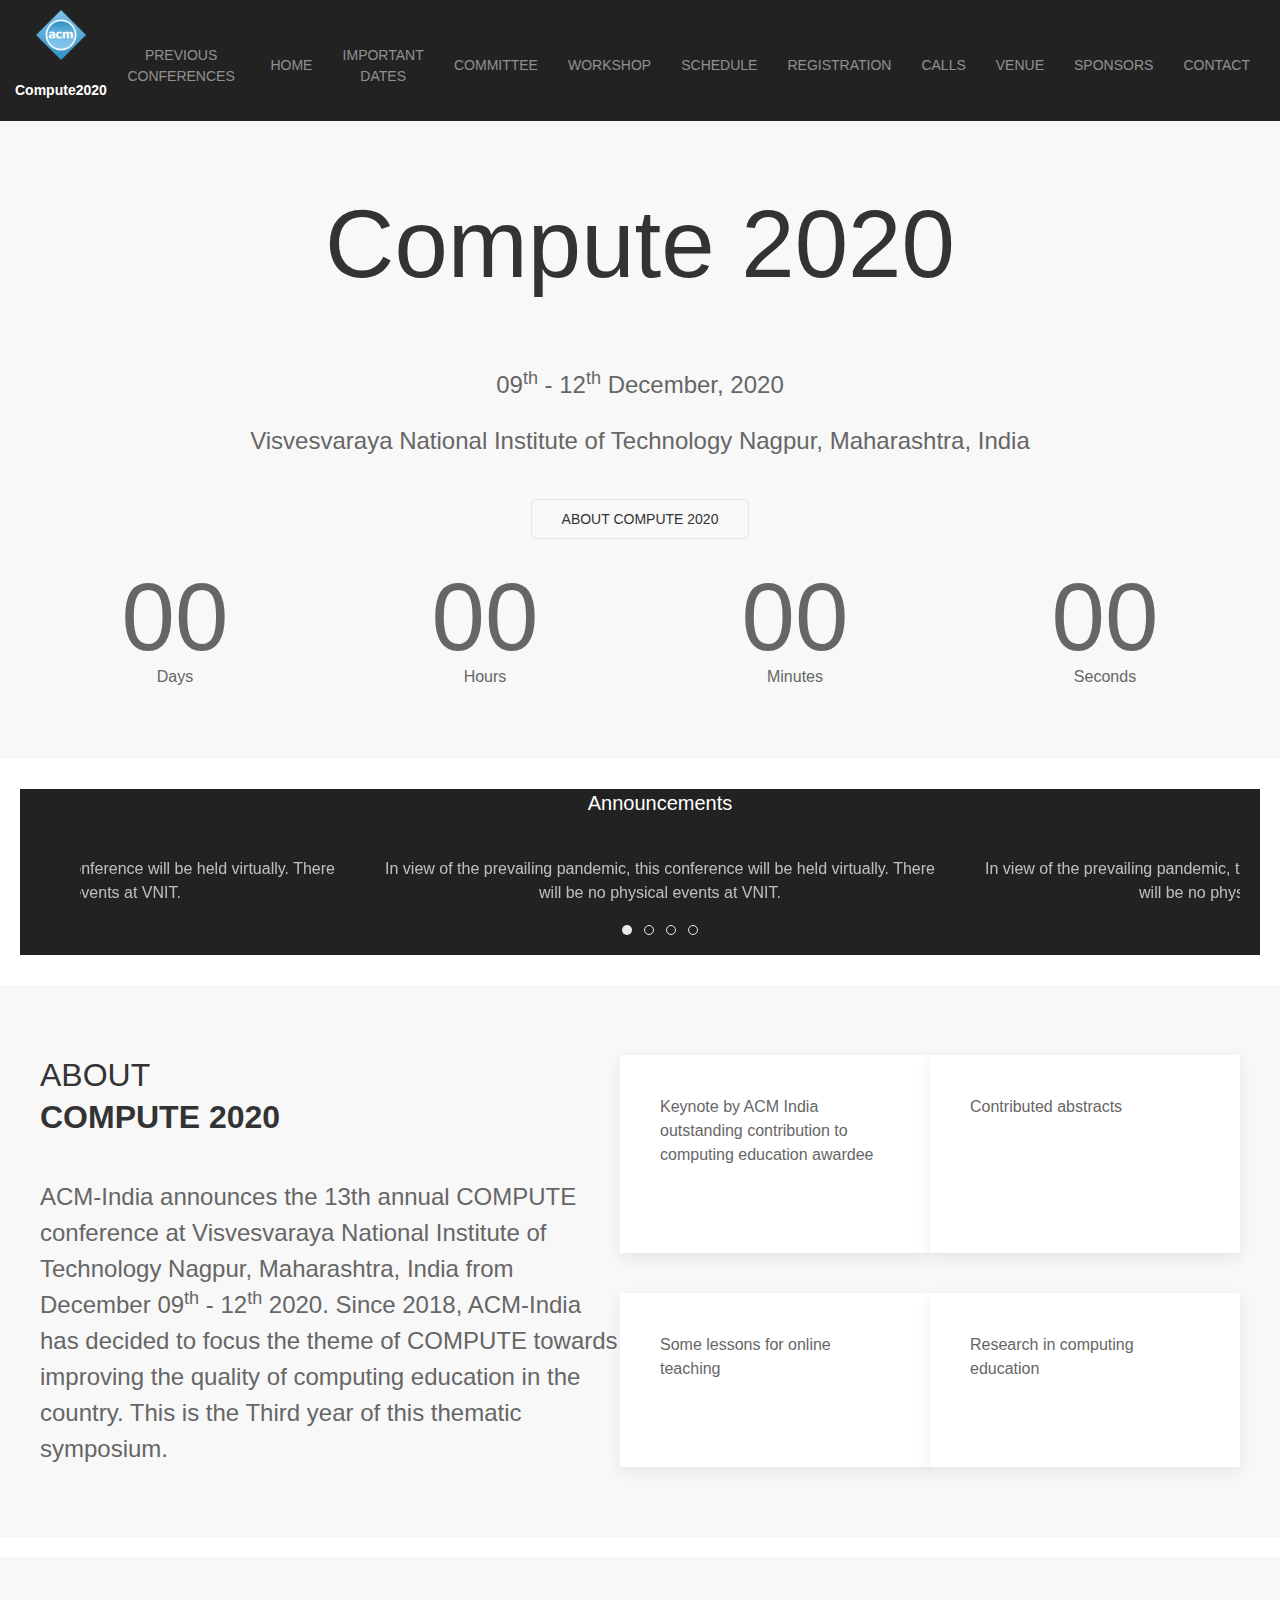
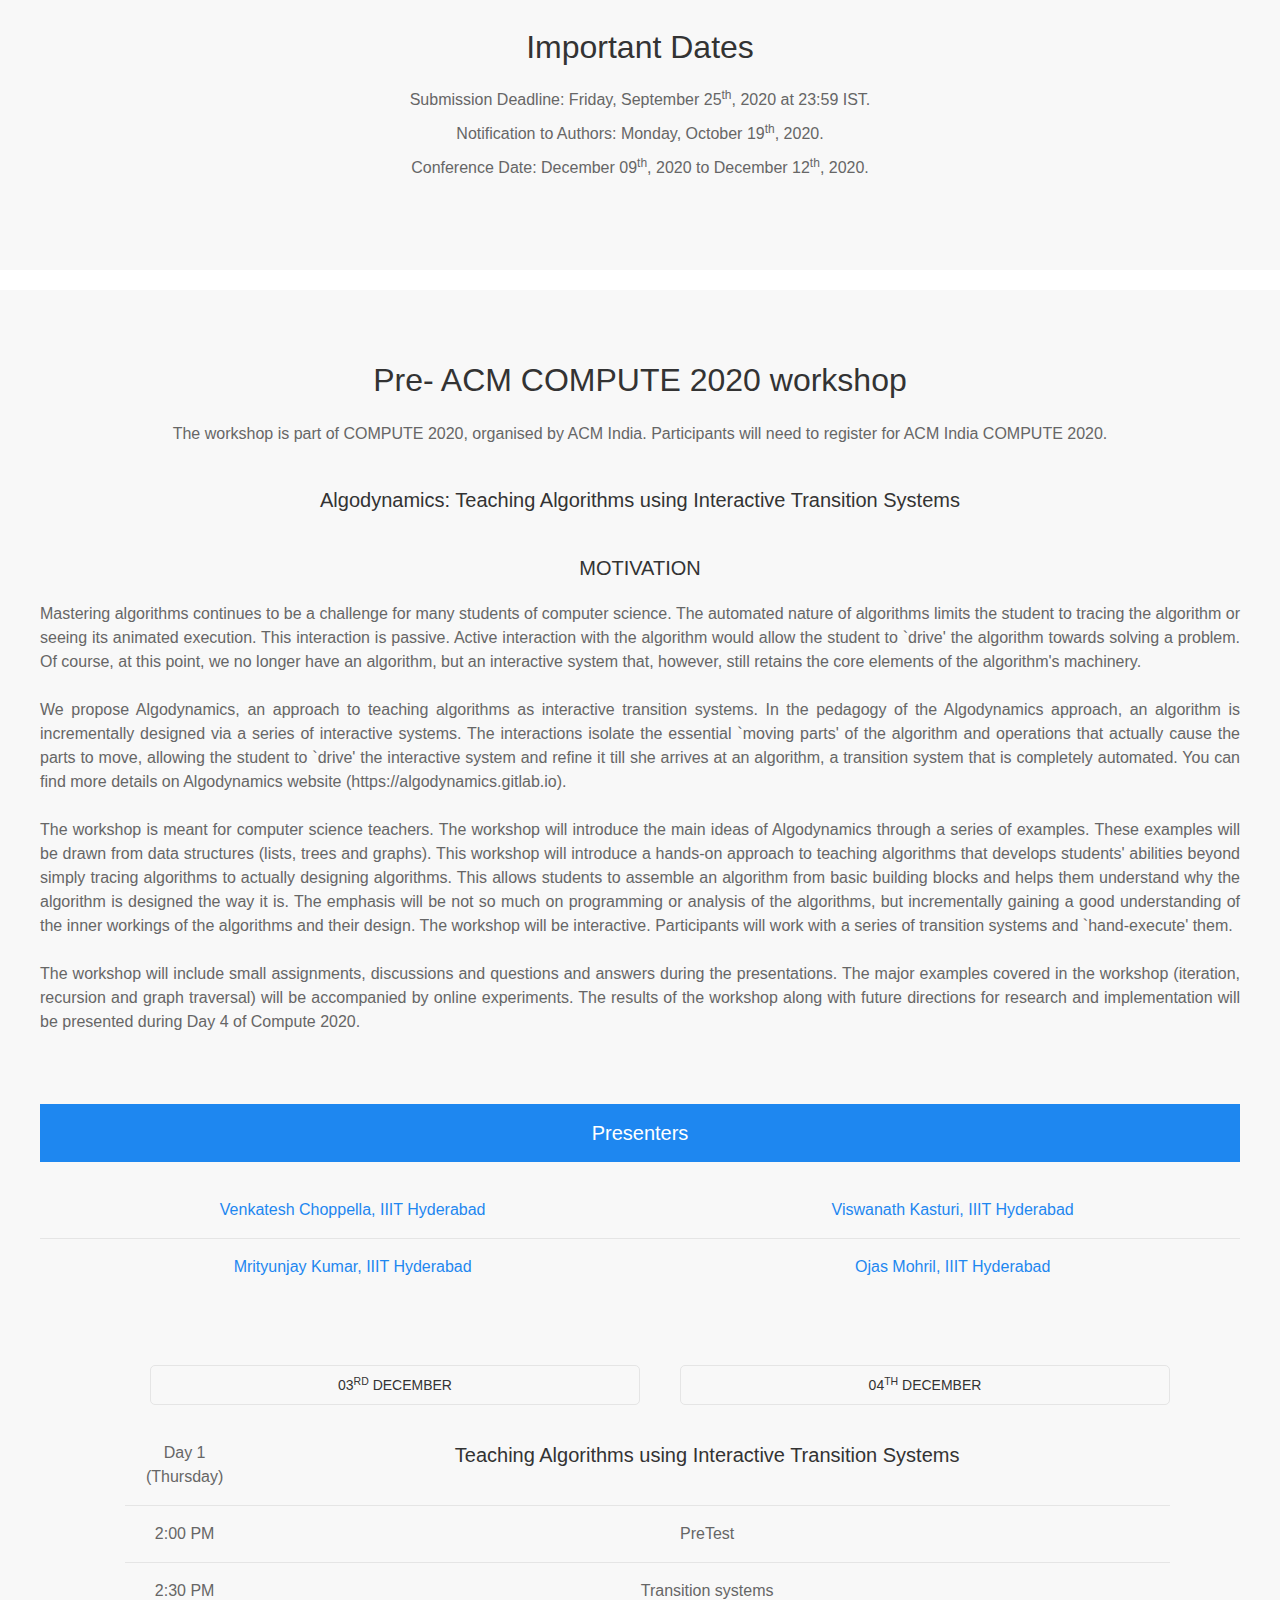
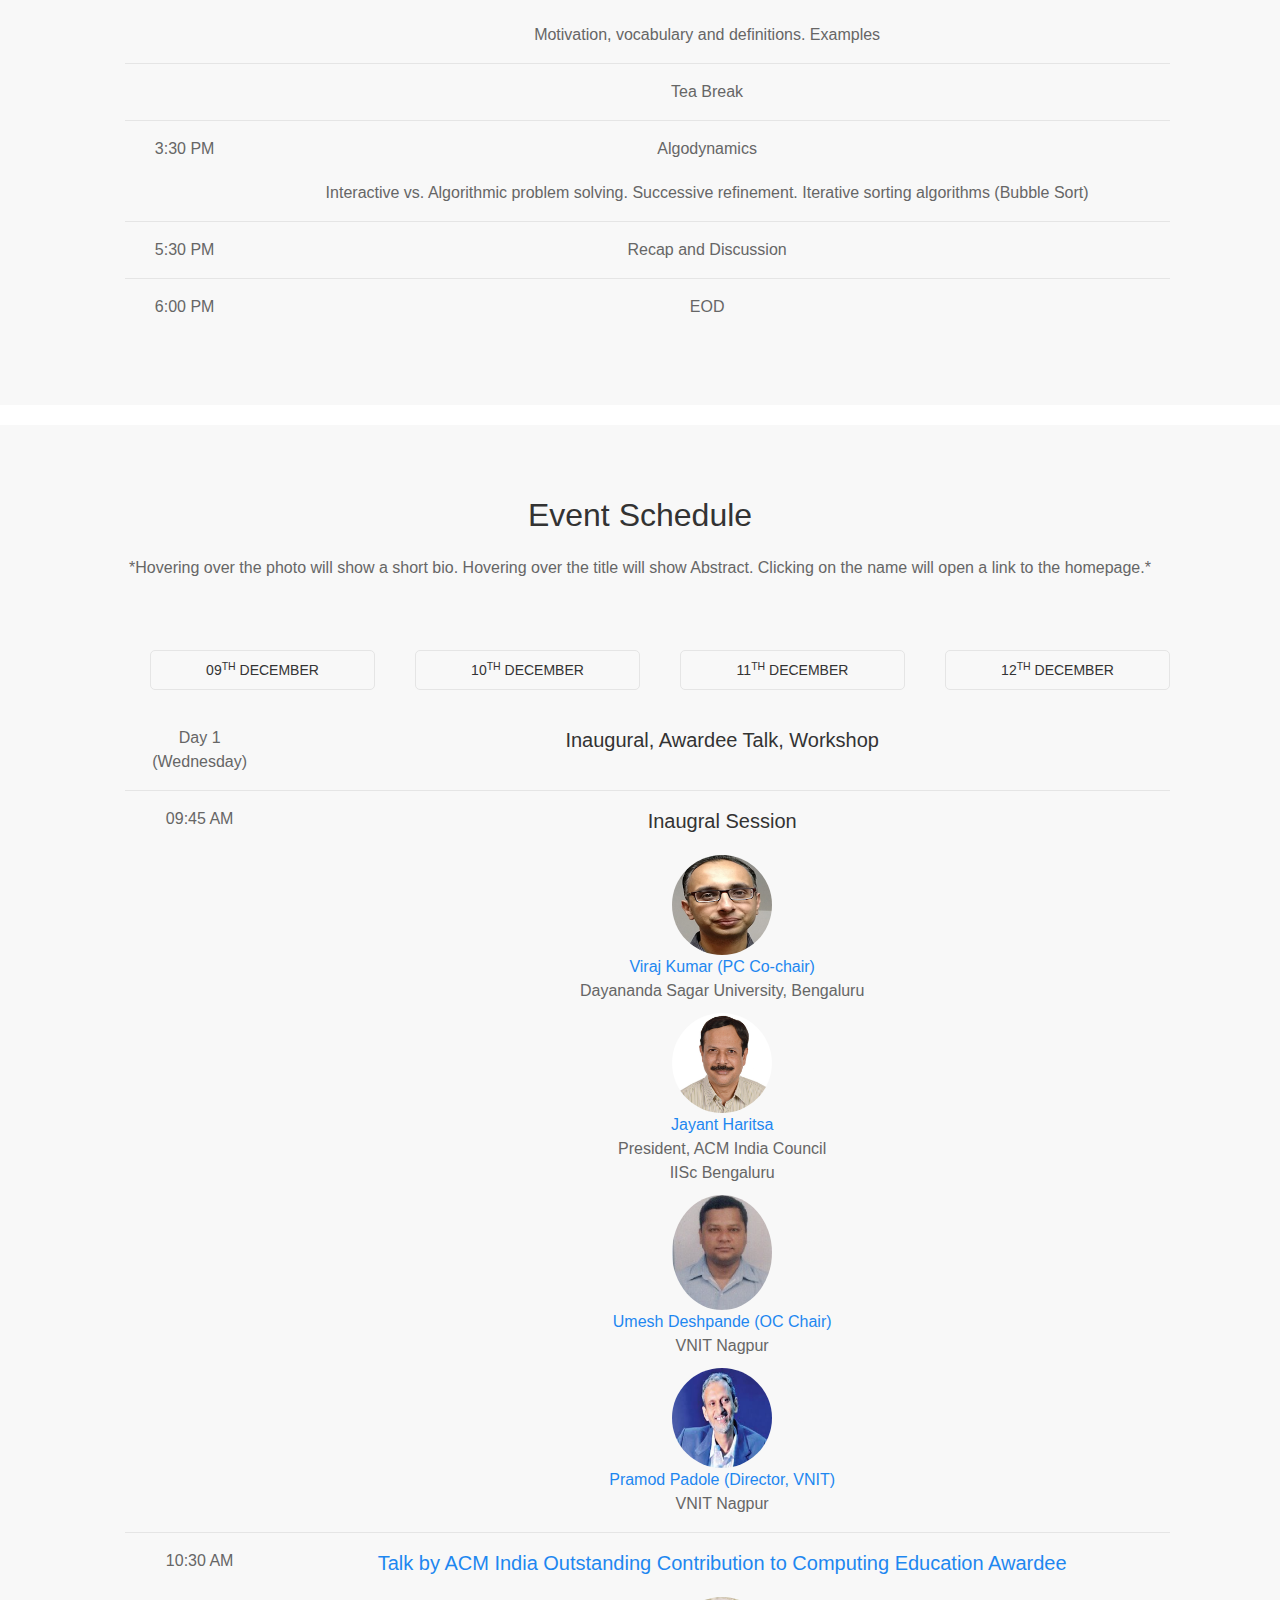
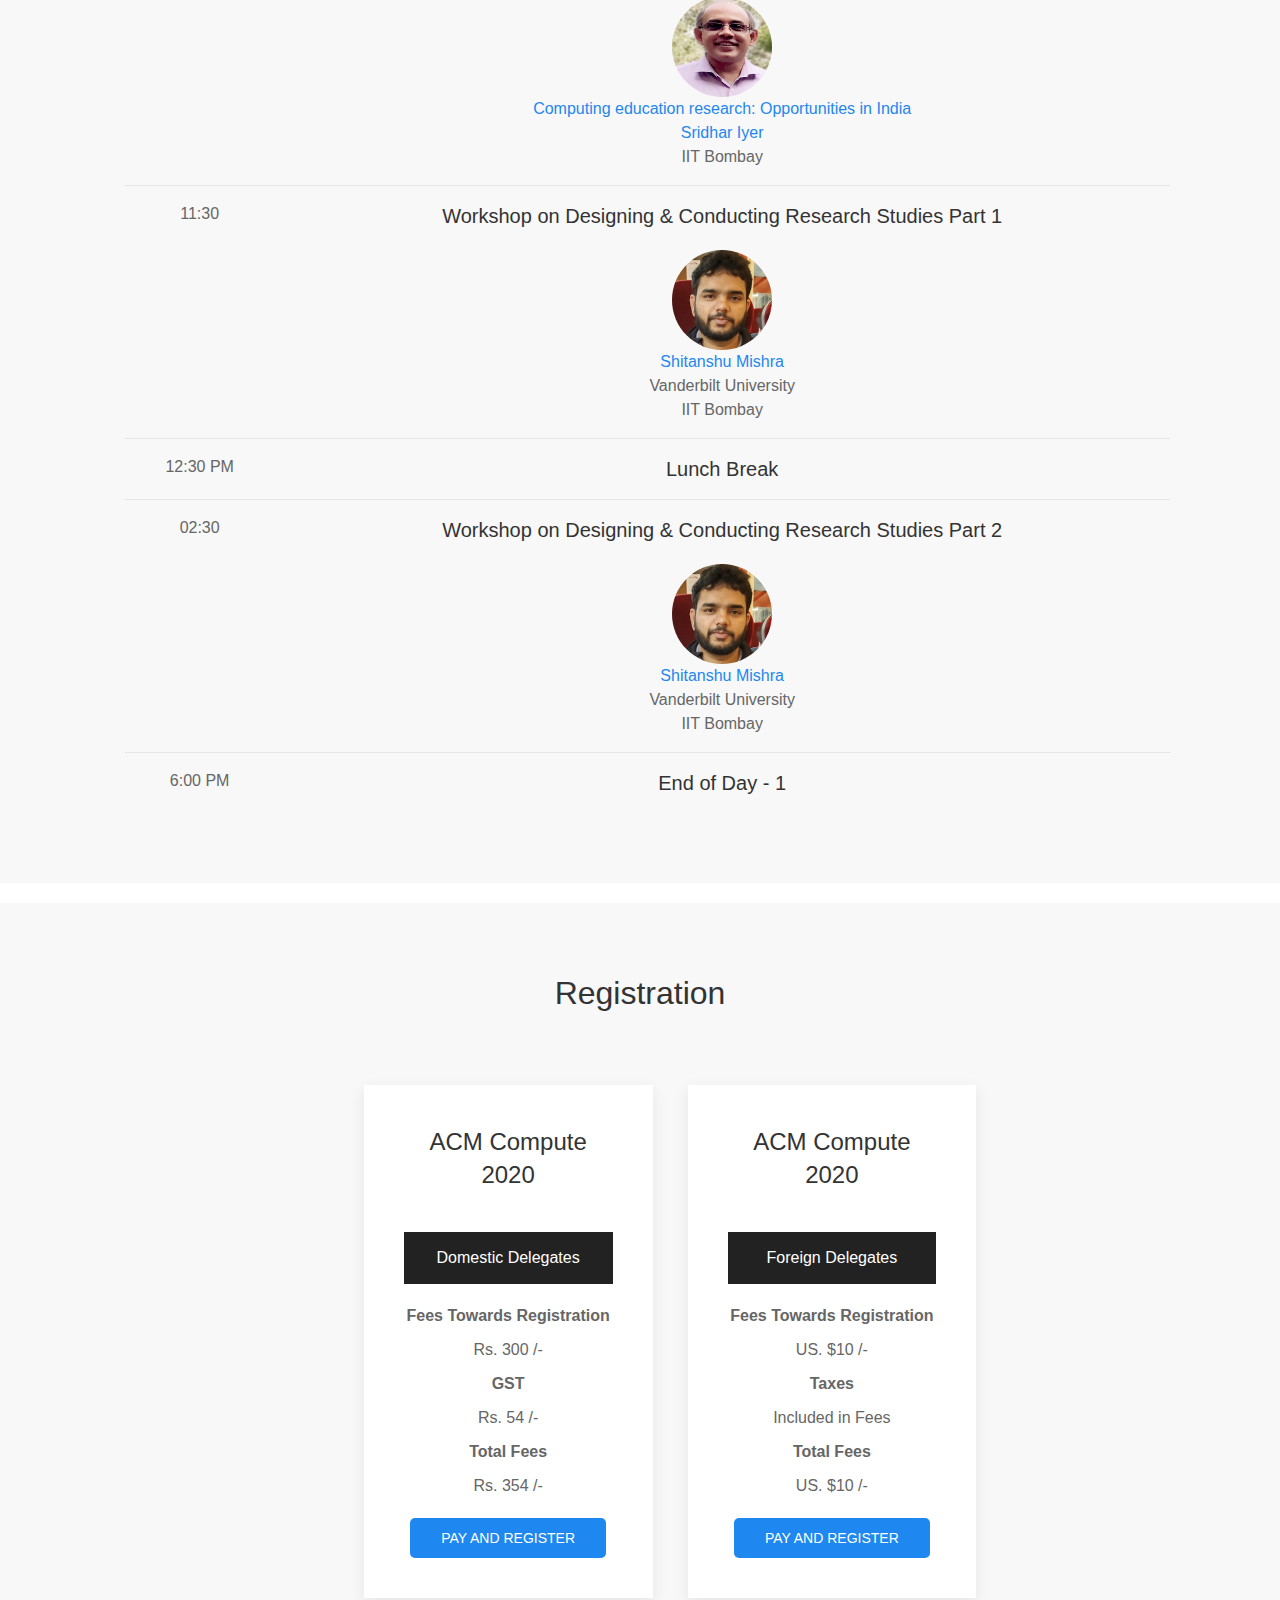
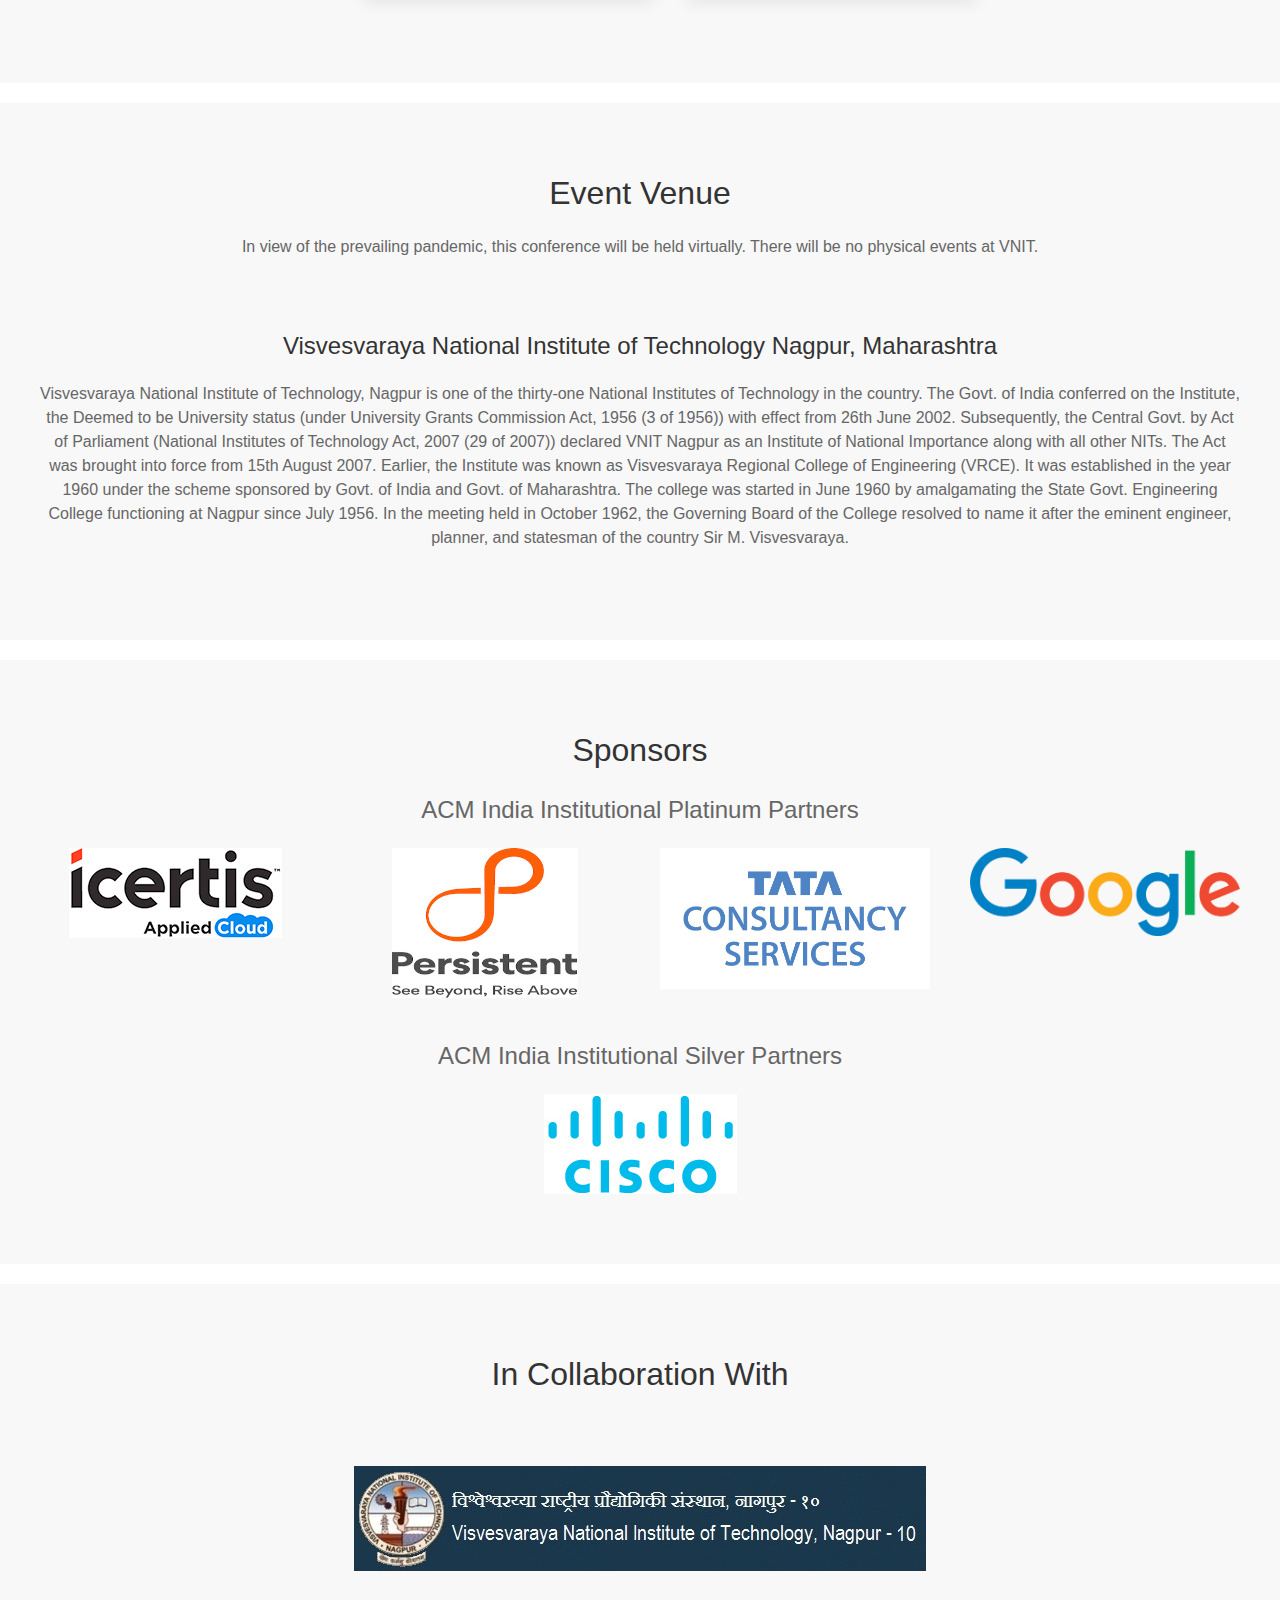
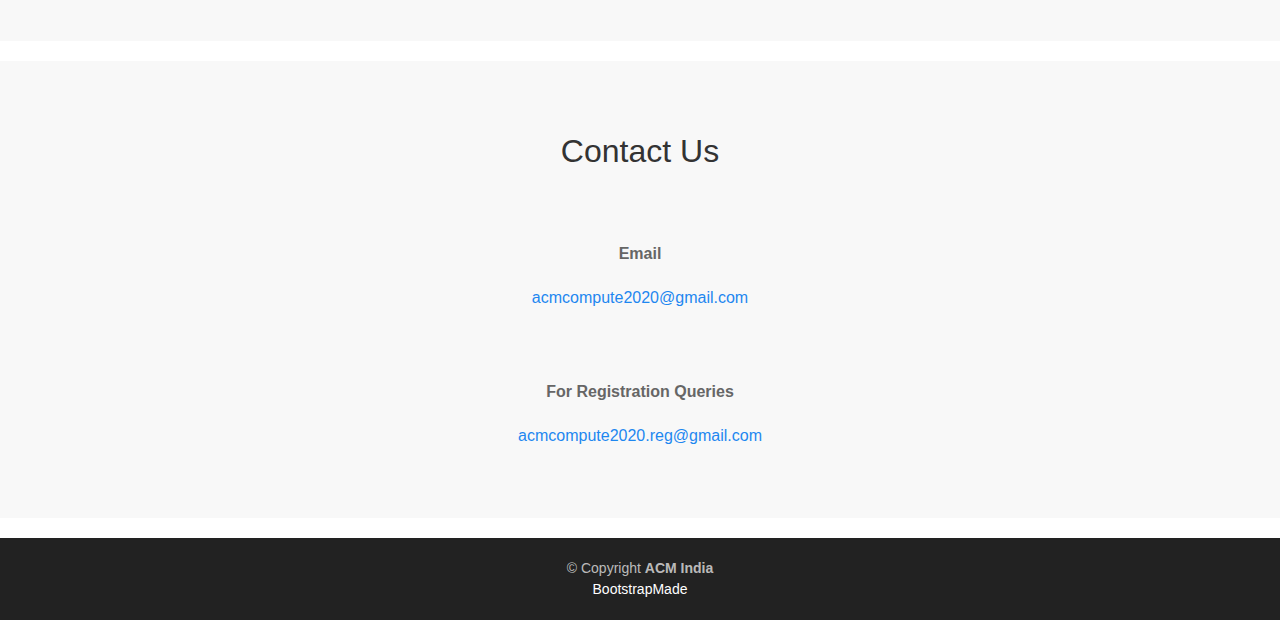
==== compute_2020_uikit_final.html @ c6082795 "First Commit" ====
<!DOCTYPE html>
<html>
    <head>
        <title>Compute 2020</title>
        <meta charset="utf-8">
        <meta name="viewport" content="width=device-width, initial-scale=1">
        <link rel="stylesheet" href="uikit/css/uikit.min.css" />
        <script src="uikit/js/uikit.min.js"></script>
        <script src="uikit/js/uikit-icons.min.js"></script>
    </head>
<body>


<!-- navigation bar -->
<header class="uk-section-secondary uk-section-xsmall uk-padding-remove uk-light" uk-sticky="sel-target: .uk-navbar-container; cls-active: uk-navbar-sticky" uk-grid> 
   	<div class="uk-width-expand uk-padding-remove">
	<nav class="uk-navbar-container uk-navbar-transparent" uk-navbar>
	<div class="uk-navbar-center">
		<div class="uk-navbar-item uk-text-center uk-text-middle uk-margin-small-top">
			<a href="#"><img src="./Compute-2020_files/acm-logo.png" width="50" alt="" title="">
			<p class="uk-text-bold">Compute<span>2020</span></p></a>
        	<div>
        </div>

        <ul class="uk-navbar-nav uk-visible@m">
	          <li><a href="http://www.acm-compute.in/2020/">Previous Conferences</a>
	            <div class="uk-navbar-dropdown" uk-dropdown="animation: uk-animation-slide-top-small; duration: 1000">
	            	<ul class="uk-nav uk-navbar-dropdown-nav">
	              		<li><a href=""><button class="uk-button uk-button-secondary uk-border-rounded">2018</button></a></li>
	              		<li class="uk-nav-divider"></li>
	              		<li><a href=""><button class="uk-button uk-button-secondary uk-border-rounded">2019</button></a></li>
	              	</ul>
	            </div>
	          </li>
	          <li><a href="#intro">Home</a></li>
	          <li><a href="#important-dates">Important Dates</a></li>
	        <!--  <li><a href="#speakers">Speakers</a></li> -->
			  <li><a href="">Committee</a></li>							
			  <li><a href="#workshop">Workshop</a></li>
	          <li><a href="#schedule">Schedule</a></li>
		      <li><a href="#register">Registration</a></li>
	          <li><a href="#venue">Calls</a>
	            <div class="uk-navbar-dropdown" uk-dropdown="animation: uk-animation-slide-top-small; duration: 1000">
	            	<ul class="uk-nav uk-navbar-dropdown-nav">
	              		<li><a href=""><button class="uk-button uk-button-secondary uk-border-rounded">Area of Focus</button></a></li>
	              		<li class="uk-nav-divider"></li>
	              		<li><a href=""><button class="uk-button uk-button-secondary uk-border-rounded">Abstract Format and Submission</button></a></li>
	              	</ul>
	           <!--   <a href="./local_files/COMPUTE19Brochure.pdf" target="_blank" rel="noopener">Download Call for abstract
	                brochure</a>
	              <a href="./pages/accepted-papers.html">Accepted Papers</a> -->
	            </div>
	          </li>
	          <li><a href="#venue">Venue </a></li>
	          <li><a href="#supporters">Sponsors</a></li>
	          <li><a href="#contact">Contact</a></li>
	      <!--    <li class="buy-tickets"><a href="./pages/registration.html">Register</a></li> -->
        </ul>
    </div>   
</nav>
</div>
<div class="uk-hidden@m uk-width-auto uk-padding-remove uk-margin-right uk-align-center ">
   <a href="#offcanvas-usage" uk-toggle><span uk-navbar-toggle-icon></span></a>
</div> 
</header>
      


<!-- navigation bar end -->




<div class="uk-section uk-section-muted uk-align-center uk-text-center uk-margin-remove-top">
	<div class="uk-container">
		<h1 class="uk-heading-large"> Compute 2020 </h1>
		<div class="uk-margin-large-top uk-text-large">
		<p class="">09<sup>th</sup> - 12<sup>th</sup> December, 2020</p>
		<p class="">Visvesvaraya National Institute of Technology  Nagpur, Maharashtra, India</p>
		</div>
		<p  class="uk-margin-medium"> <a class="uk-button uk-button-default uk-border-rounded" href="#about">About Compute 2020</a> </p>

		<div class="uk-grid-match uk-child-width-1-4" uk-grid uk-countdown="date: 2020-12-09T08:46:30+00:00">
		    <div>
		        <div class="uk-countdown-number uk-countdown-days"></div>
		        <div class="uk-countdown-label uk-margin-small uk-text-center uk-visible@s">Days</div>
		    </div>
		   
		    <div>
		        <div class="uk-countdown-number uk-countdown-hours"></div>
		        <div class="uk-countdown-label uk-margin-small uk-text-center uk-visible@s">Hours</div>
		    </div>

		    <div>
		        <div class="uk-countdown-number uk-countdown-minutes"></div>
		        <div class="uk-countdown-label uk-margin-small uk-text-center uk-visible@s">Minutes</div>
		    </div>
		    <div>
		        <div class="uk-countdown-number uk-countdown-seconds"></div>
		        <div class="uk-countdown-label uk-margin-small uk-text-center uk-visible@s">Seconds</div>
		    </div>
		</div>

	</div>
</div>


<!-- Anouncement thingy -->
<div class="uk-section-secondary uk-margin-left uk-margin-right">

<div class="uk-margin-left uk-margin-right uk-align-center uk-text-center" uk-grid>

<div><h4> Announcements </h4></div>

<div>

<!--  In view of the prevailing pandemic, this conference will be held virtually. There will be no physical events at VNIT. -->

<div uk-slider="autoplay: true; autoplay-interval: 3000; center: true">

    <div class="uk-position-relative uk-visible-toggle uk-light" tabindex="-1">

        <ul class="uk-slider-items uk-child-width-1-2@s uk-grid">
            <li>
                
                        <p>In view of the prevailing pandemic, this conference will be held virtually. There will be no physical events at VNIT.</p>

            </li>
            <li>

                        <p>In view of the prevailing pandemic, this conference will be held virtually. There will be no physical events at VNIT.</p>

            </li>
            <li>

                        <p>In view of the prevailing pandemic, this conference will be held virtually. There will be no physical events at VNIT.</p>

            </li>
            <li>

                        <p>In view of the prevailing pandemic, this conference will be held virtually. There will be no physical events at VNIT.</p>

            </li>
        </ul>

        <a class="uk-position-center-left uk-position-small uk-hidden-hover" href="#" uk-slidenav-previous uk-slider-item="previous"></a>
        <a class="uk-position-center-right uk-position-small uk-hidden-hover" href="#" uk-slidenav-next uk-slider-item="next"></a>

    </div>

    <ul class="uk-slider-nav uk-dotnav uk-flex-center uk-margin"></ul>

</div>




</div>
</div>
</div>


<div id="about" class="uk-section uk-section-muted uk-margin">
	<div class="uk-container">
		<div class="uk-grid-match uk-child-width-1-2" uk-grid>
			<div>
			<h2>ABOUT<br><b>COMPUTE 2020</b></h2>
			<p class="uk-text-large">ACM-India announces the 13th annual COMPUTE conference at Visvesvaraya National Institute of Technology Nagpur, Maharashtra, India from December 09<sup>th</sup> - 12<sup>th</sup> 2020. Since 2018, ACM-India has decided to focus the theme of COMPUTE towards improving the quality
              of computing education in the country.  This is the Third year of this thematic symposium.</p>
            </div>
            <div>
            <div class="uk-grid-match uk-child-width-1-2@m" uk-grid>
            	<div class="uk-card uk-card-default uk-card-body">Keynote by ACM India outstanding contribution to computing education awardee</div>
            	<div class="uk-card uk-card-default uk-card-body">Contributed abstracts</div>
            </div>
            <div class="uk-grid-match uk-child-width-1-2@m" uk-grid>
            	<div class="uk-card uk-card-default uk-card-body">Some lessons for online teaching</div>
            	<div class="uk-card uk-card-default uk-card-body">Research in computing education</div>
            </div>
            
        	</div>
		</div>

	</div>

</div>


<!-- Important Dates Section -->

<div id="important-dates" class="uk-section uk-section-muted uk-margin">
	<div class="uk-container uk-text-center">
		<h2>Important Dates</h2>
	<div>
		<ul class="uk-list">
			<li> Submission Deadline: Friday, September 25<sup>th</sup>, 2020 at 23:59 IST.</li>
			<li> Notification to Authors: Monday, October 19<sup>th</sup>, 2020.</li>
			<li> Conference Date: December 09<sup>th</sup>, 2020 to December 12<sup>th</sup>, 2020.</li>
		</ul>
	</div>

	</div>

</div>



<!-- section end -->


<!-- Workshop Section -->

<div id="workshop" class="uk-section uk-section-muted uk-margin">
	<div class="uk-container uk-text-center">
		<div>
		<h2>Pre- ACM COMPUTE 2020 workshop</h2>
		<p>The workshop is part of COMPUTE 2020, organised by ACM India. Participants will need to register for ACM India COMPUTE 2020.</p>

		<h4>Algodynamics: Teaching Algorithms using Interactive Transition Systems</h4>
		<h4>MOTIVATION</h4>
		<p style="text-align:justify;">Mastering algorithms continues to be a challenge for many students of computer science. The automated nature of algorithms limits the student to tracing the algorithm or seeing its animated execution. This interaction is passive. Active interaction with the algorithm would allow the student to `drive' the algorithm towards solving a problem. Of course, at this point, we no longer have an algorithm, but an interactive system that, however, still retains the core elements of the algorithm's machinery.<br><br>
		We propose Algodynamics, an approach to teaching algorithms as interactive transition systems. In the pedagogy of the Algodynamics approach, an algorithm is incrementally designed via a series of interactive systems. The interactions isolate the essential `moving parts' of the algorithm and operations that actually cause the parts to move, allowing the student to `drive' the interactive system and refine it till she arrives at an algorithm, a transition system that is completely automated. You can find more details on Algodynamics website (https://algodynamics.gitlab.io).<br><br>
		The workshop is meant for computer science teachers. The workshop will introduce the main ideas of Algodynamics through a series of examples. These examples will be drawn from data structures (lists, trees and graphs).   This workshop will introduce a hands-on approach to teaching algorithms that develops students' abilities beyond simply tracing algorithms to actually designing algorithms.  This allows students to assemble an algorithm from basic building blocks and helps them understand why the algorithm is designed the way it is.  The emphasis will be not so much on programming or analysis of the algorithms, but incrementally gaining a good understanding of the inner workings of the algorithms and their design.
		The workshop will be interactive. Participants will work with a series of transition systems and `hand-execute' them. 
		<br><br>
		The workshop will include small assignments, discussions and questions and answers during the presentations. The major examples covered in the workshop (iteration, recursion and graph traversal) will be accompanied by online experiments.
		The results of the workshop along with future directions for research and implementation will be presented during Day 4 of Compute 2020.
		</p>
		</div>

		<div class="uk-margin-large-top">
			<h4 class="uk-tile uk-tile-primary uk-padding-small" style="color:white">Presenters</h4>
		</div>
		<table class="uk-table uk-table-divider">
			<tbody>
			<tr>
				<td><a href="https://faculty.iiit.ac.in/~venkatesh.choppella/">Venkatesh Choppella, IIIT Hyderabad</a></td>
				<td><a href="https://serc.iiit.ac.in/personal/k.viswanath">Viswanath Kasturi, IIIT Hyderabad</a></td>
			</tr>
			<tr>
				<td><a href="https://in.linkedin.com/in/mrityunjaykumar">Mrityunjay Kumar, IIIT Hyderabad</a></td>
				<td><a href="https://in.linkedin.com/in/ojas-mohril-973984a2" class="text-success">Ojas Mohril, IIIT Hyderabad</a></td>
			</tr>
			</tbody>
		</table>



		<!-- nav thingy -->
		<div class="uk-grid-match uk-child-width-1-2 uk-margin-large-left uk-margin-large-right uk-margin-large-top" uk-grid uk-switcher="animation: uk-animation-fade; toggle: > *">
		    <div><button class="uk-button uk-button-default uk-border-rounded" type="button">03<sup>rd</sup> December</button></div>
		    <div><button class="uk-button uk-button-default uk-border-rounded" type="button">04<sup>th</sup> December</button></div>
		</div>

		<ul class="uk-switcher uk-margin uk-grid-small uk-align-center uk-margin-large-left uk-margin-large-right" uk-grid>
    		<li>

    			<table class="uk-table uk-table-divider uk-table-hover">
    				<thead>
    					<tr>
    						<td><p>Day 1</p>(Thursday)</td>
    						<td><h4>Teaching Algorithms using Interactive Transition Systems</h4></td>
    					</tr>
    				</thead>
    					<tbody>
    					<tr>
    						<td>2:00 PM</td>
    						<td>PreTest</td>
    					</tr>
    					<tr>
    						<td>2:30 PM</td>
    						<td><p>Transition systems</p><span>Motivation, vocabulary and definitions. Examples </span></td>
    					</tr>
    					<tr>
    						<td></td>
    						<td><p>Tea Break</p></td>
    					</tr>
    					<tr>
    						<td>3:30 PM</td>
    						<td><p>Algodynamics </p>
			   <span>Interactive vs. Algorithmic problem solving. Successive refinement. Iterative sorting algorithms (Bubble Sort) </span></td>
    					</tr>

    					<tr>
    						<td>5:30 PM</td>
    						<td><p>Recap and Discussion</p></td>
    					</tr>

    					<tr>
    						<td>6:00 PM</td>
    						<td>EOD</td>
    					</tr>
    				</tbody>
    			</table>
    				

    		</li>

    		<li>

    			<table class="uk-table uk-table-divider uk-table-hover">
    				<thead>
    					<tr>
    						<td><p>Day 2</p>(Friday)</td>
    						<td><h4>Teaching Algorithms using Interactive Transition Systems</h4></td>
    					</tr>
    				</thead>
    					<tbody>
    					<tr>
    						<td>2:00 PM</td>
    						<td><p>Recursive Algorithms</p><span>Algorithms on trees, Mergesort </span></td>
    					</tr>
    					<tr>
    						<td>3:00 PM</td>
    						<td><p>Graph Traversals </p><span>Depth first and Breadth First graph traversal </span></td>
    					</tr>
    					<tr>
    						<td></td>
    						<td><p>Tea Break</p></td>
    					</tr>
    					<tr>
    						<td>4:15 PM</td>
    						<td><p>Implementation</p><span>From Transition Systems to their (Python) Implementation </span></td>
    					</tr>

    					<tr>
    						<td>5:00 PM</td>
    						<td><p>Recap and Post-workshop questionnaire</p></td>
    					</tr>

    					<tr>
    						<td>6:00 PM</td>
    						<td>EOD</td>
    					</tr>
    				</tbody>
    			</table>
    			

    		</li>
		</ul>

		<!-- nav thingy end -->

	</div>
</div>


<!-- Workshop Section end -->


<!-- Schedule Section -->
<div id="schedule" class="uk-section uk-section-muted uk-margin">
	<div class="uk-container uk-text-center">
		<div>
			<h2>Event Schedule</h2>
			*Hovering over the photo will show a short bio. 
		  Hovering over the title will show Abstract. 
		  Clicking on the name will open a link to the homepage.*
		</div>


	<!-- nav thingy -->
	<div class="uk-grid-match uk-child-width-1-4 uk-margin-large-left uk-margin-large-right uk-margin-large-top" uk-grid uk-switcher="animation: uk-animation-fade; toggle: > *">
	    <div><button class="uk-button uk-button-default uk-border-rounded" type="button">09<sup>th</sup> December</button></div>
	    <div><button class="uk-button uk-button-default uk-border-rounded" type="button">10<sup>th</sup> December</button></div>
	    <div><button class="uk-button uk-button-default uk-border-rounded" type="button">11<sup>th</sup> December</button></div>
	    <div><button class="uk-button uk-button-default uk-border-rounded" type="button">12<sup>th</sup> December</button></div>
	</div>

	<ul class="uk-switcher uk-margin uk-grid-small uk-align-center uk-margin-large-left uk-margin-large-right" uk-grid>
		<li>
			<table class="uk-table uk-table-divider uk-table-hover">
    				<thead>
    					<tr>
    						<td><p>Day 1</p>(Wednesday)</td>
    						<td><h4>Inaugural, Awardee Talk, Workshop</h4></td>
    					</tr>
    				</thead>
    					<tbody>
    					<tr>
    						<td>09:45 AM</td>
    						<td>
	    						<h4>Inaugral Session</h4>

	    						<ul class="uk-list" uk-margin>

								    <li>
								    	<div><img class="uk-border-circle" src="./Compute-2020_files/viraj.png" alt="Viraj Kumar" width="100"></div>
								    	<div>
								    	<a href="https://www.dsu.edu.in/dr-viraj-kumar" target="_blank" rel="noopener">Viraj Kumar (PC Co-chair)</a><br>Dayananda Sagar University, Bengaluru
								    	</div>
								    </li>
								    <li>
								    	<div><img class="uk-border-circle" src="./Compute-2020_files/harista.jpg" alt="Jayant Harista" width="100"></div>
								    	<div>
								    		<a href="https://dsl.cds.iisc.ac.in/~haritsa/" target="_blank" rel="noopener">Jayant Haritsa</a>
								    		<br>
								    		President, ACM India Council<br>IISc Bengaluru
								    	</div>
								    </li>
								    

								    <li>
								    	<div><img class="uk-border-circle" src="./Compute-2020_files/uad.jpg" alt="Umesh Deshpande" width="100"></div>
								    	<div>
								    		<a href="http://cse.vnit.ac.in/people/uadeshpande/" target="_blank" rel="noopener">Umesh Deshpande (OC Chair)</a>
								    		<br>
								    		VNIT Nagpur
								    	</div>
								    </li>
								    

								    <li>
								    	<div><img class="uk-border-circle" src="./Compute-2020_files/padole.jpg" alt="Pramod Padole" width="100"></div>
								    	<div>
								    		<a href="http://mec.vnit.ac.in/people/pmpadole/" target="_blank" rel="noopener">Pramod Padole  (Director, VNIT)</a>
								    		<br>
								    		VNIT Nagpur
								    	</div>
								    </li>
								</ul>




    						</td>
    					</tr>
    					<tr>
    						<td>10:30 AM</td>
    						<td>
	    						<h4><a href="https://india.acm.org/awards/about-outstanding-contribution-to-computing-education-award">Talk by ACM India Outstanding Contribution to Computing Education Awardee</a> </h4>

	    						<ul class="uk-list" uk-margin>

								    <li>
								    	<div><img class="uk-border-circle" src="./Compute-2020_files/sridhar.jpg" alt="" width="100"></div>
								    	<div>
								    	<a href="" uk-tooltip="Abstract- In this talk I will start with discussing the levels in moving from teaching courses to educational research. I will present examples of work at each level and requirements for an instructor to transition from one level to another. This may be useful for instructors interested in the scholarship of teaching and learning. I will then discuss some opportunities for computing education research in India, and corresponding research methodologies. This may be useful for practicing instructors as well as students entering the field. I will conclude with some principles for scaling individual efforts to multi-institutional projects.">Computing education research: Opportunities in India</a>
								    	<br>
								    	<a href="https://www.cse.iitb.ac.in/~sri/" target="_blank" rel="noopener">Sridhar Iyer</a><br>IIT Bombay
								    	</div>
								    </li>
								 </ul>

							</td>
    					</tr>
    					<tr>
    						<td>11:30</td>
    						<td>
	    						<h4 uk-tooltip="Abstract of the workshop- Many educators and scientists support the view that critical reflection is a necessary characteristic of self-driven successful teachers. Critical reflection enables the teachers to understand their students and dynamic learning needs better and improve their learning performances. In this workshop, we would provide hands-on training to the CS teachers on classroom action research as a formal tool to perform critical reflections.  The workshop would cover the following topics-  
	    						(1)Critical reflection for CS teachers. 
	    						(2) Action research as a tool to do critical reflection. 
	    						(3) Converting ideas to formal research. 
	    						(4) Resources for further action research. 
	    						Due to COVID-19 travel restrictions, this would be an online workshop.">Workshop on Designing &amp; Conducting Research Studies Part 1</h4>

	    						<ul class="uk-list" uk-margin>

								    <li>
								    	<div><a href="https://sites.google.com/view/actionresearchworkshop/team"> <img class="uk-border-circle" src="./Compute-2020_files/shitanshu.jpg" alt="" width="100" title="*Bio and photos can be found on the workshop homepage here:*https://sites.google.com/view/actionresearchworkshop/team"></a></div>

								    	<div>
								    	<a href="https://my.vanderbilt.edu/shitanshu/" target="_blank" rel="noopener">Shitanshu Mishra</a><br>
								    	Vanderbilt University
								    	<br>
								    	IIT Bombay
								    	</div>
								    </li>
								 </ul>

							</td>
    					</tr>
    					<tr>
    						<td>12:30 PM</td>
    						<td><h4>Lunch Break</h4></td>
    					</tr>

    					<tr>
    						<td>02:30</td>
    						<td>
	    						<h4 uk-tooltip="Abstract of the workshop- Many educators and scientists support the view that critical reflection is a necessary characteristic of self-driven successful teachers. Critical reflection enables the teachers to understand their students and dynamic learning needs better and improve their learning performances. In this workshop, we would provide hands-on training to the CS teachers on classroom action research as a formal tool to perform critical reflections.  The workshop would cover the following topics-  
	    						(1)Critical reflection for CS teachers. 
	    						(2) Action research as a tool to do critical reflection. 
	    						(3) Converting ideas to formal research. 
	    						(4) Resources for further action research. 
	    						Due to COVID-19 travel restrictions, this would be an online workshop.">Workshop on Designing &amp; Conducting Research Studies Part 2</h4>

	    						<ul class="uk-list" uk-margin>

								    <li>
								    	<div><a href="https://sites.google.com/view/actionresearchworkshop/team"> <img class="uk-border-circle" src="./Compute-2020_files/shitanshu.jpg" alt="" width="100" title="*Bio and photos can be found on the workshop homepage here:*https://sites.google.com/view/actionresearchworkshop/team"></a></div>

								    	<div>
								    	<a href="https://my.vanderbilt.edu/shitanshu/" target="_blank" rel="noopener">Shitanshu Mishra</a><br>
								    	Vanderbilt University
								    	<br>
								    	IIT Bombay
								    	</div>
								    </li>
								 </ul>

							</td>
    					</tr>

    					<tr>
    						<td>6:00 PM</td>
    						<td><h4>End of Day - 1</h4></td>
    					</tr>
    				</tbody>
    			</table>


		</li>


	</ul>




	</div>
</div>


<!-- Schedule Section end -->


<!-- Registration Section -->

<div id="register" class="uk-section uk-section-muted uk-margin">
	<div class="uk-container uk-text-center">
		<div><h2>Registration</h2></div>

		<div class="uk-child-width-1-4@m uk-grid-small uk-grid-match uk-margin-large-top" uk-grid>
			<div></div>
		    <div class="uk-margin-left">
		        <div class="uk-card uk-card-default uk-card-body">
		            <div  class="uk-card-title"><h3>ACM Compute 2020</h3>
		            <h5 class="uk-tile uk-tile-secondary uk-padding-small" style="color:white">Domestic Delegates</h5></div>
		            <p>
		            	<ul class="uk-list">
		            		<li class="uk-text-bold">Fees Towards Registration</li>
		            		<li>Rs. 300 /-</li>
		            		<li class="uk-text-bold">GST</li>
		            		<li>Rs. 54 /-</li>
		            		<li class="uk-text-bold">Total Fees</li>
		            		<li>Rs. 354 /-</li>
		            	</ul>
		            </p>
		            <button class="uk-button uk-button-primary uk-border-rounded"> PAY AND REGISTER</button>
		        </div>
		    </div>
		    <div class="uk-margin-left">
		        <div class="uk-card uk-card-default uk-card-body">
		            <div  class="uk-card-title"><h3>ACM Compute 2020</h3>
		            	<h5 class="uk-tile uk-tile-secondary uk-padding-small" style="color:white">Foreign Delegates</h5></div>
		            <p>
		            	<ul class="uk-list">
		            		<li class="uk-text-bold">Fees Towards Registration</li>
		            		<li>US. $10 /-</li>
		            		<li class="uk-text-bold">Taxes</li>
		            		<li>Included in Fees</li>
		            		<li class="uk-text-bold">Total Fees</li>
		            		<li>US. $10 /-</li>
		            	</ul>
		            </p>
		            <button class="uk-button uk-button-primary uk-border-rounded"> PAY AND REGISTER</button>
		        </div>
		    </div>
		    <div class="uk-margin-left"></div>
		</div>



	</div>
</div>


<!-- Registration section end -->


<!-- Venue Section -->

<div id="venue" class="uk-section uk-section-muted uk-margin">
	<div class="uk-container uk-text-center">
		<div><h2>Event Venue</h2>
			<p>In view of the prevailing pandemic, this conference will be held virtually. There will be no physical events at VNIT.</p>
		</div>
		
		
	<div class="uk-margin-large-top">
		<h3>Visvesvaraya National Institute of Technology Nagpur, Maharashtra</h3>
		<p>
			Visvesvaraya National Institute of Technology, Nagpur is
one of the thirty-one National Institutes of Technology in the
country. The Govt. of India conferred on the Institute, the
Deemed to be University status (under University Grants
Commission Act, 1956 (3 of 1956)) with effect from 26th
June 2002. Subsequently, the Central Govt. by Act of
Parliament (National Institutes of Technology Act, 2007 (29
of 2007)) declared VNIT Nagpur as an Institute of National
Importance along with all other NITs. The Act was brought
into force from 15th August 2007. Earlier, the Institute was
known as Visvesvaraya Regional College of Engineering
(VRCE). It was established in the year 1960 under the
scheme sponsored by Govt. of India and Govt. of
Maharashtra. The college was started in June 1960 by
amalgamating the State Govt. Engineering College
functioning at Nagpur since July 1956. In the meeting held
in October 1962, the Governing Board of the College
resolved to name it after the eminent engineer, planner, and
statesman of the country Sir M. Visvesvaraya. 
		</p>
	</div>


	</div>
</div>

<!-- Venue Section End -->


<!-- Sponsors Section -->
<div id="supporters" class="uk-section uk-section-muted uk-margin">
	<div class="uk-container uk-text-center">
		<div><h2>Sponsors</h2></div>
		
		<div>
			<p class="uk-text-large">ACM India Institutional Platinum Partners</p>
		</div>
		<div class="uk-column-1-4">
			<p><img src="./Compute-2020_files/icertis-logo.jpg" class="" alt=""></p>
			<p><img src="./Compute-2020_files/persistent-logo.jpg" class="" alt=""></p>
			<p><img src="./Compute-2020_files/tcs.jpg" class="" alt=""></p>
			<p><img src="./Compute-2020_files/google-logo.png" class="" alt=""></p>
		</div>

		<div class="uk-margin-medium-top">
			<p class="uk-text-large">ACM India Institutional Silver Partners</p>
			<div>
				<img src="./Compute-2020_files/cisco-logo.jpg" alt="">
			</div>
		</div>

	</div>

</div>
	


<!-- Sponsors section end -->



<!-- Host Section -->

<div id="host" class="uk-section uk-section-muted uk-margin">
	<div class="uk-container uk-text-center">
		<div><h2>In Collaboration With</h2></div>
		<div class="uk-margin-large-top">
			<a href="https://vnit.ac.in/" target="_blank" rel="noopener">
                <img src="./Compute-2020_files/vnit.jpg" alt="">
            </a>
		</div>

	</div>
</div>



<!-- Host Section end -->



<!-- Contact us Section -->

<div id="contact" class="uk-section uk-section-muted uk-margin">
	<div class="uk-container uk-text-center">
		<div><h2>Contact Us</h2></div>

		<p class="uk-margin-large-top uk-text-bold">Email</p>
		<p><a href="mailto:ComputeGoa2019@gmail.com" target="_blank">acmcompute2020@gmail.com</a></p>

		<p class="uk-margin-large-top uk-text-bold">For Registration Queries</p>
		<p><a href="mailto:compute2019.reg@gmail.com" target="_blank">acmcompute2020.reg@gmail.com</a></p>

	</div>
</div>



<!-- Contact us Section end -->

<!--Footer-->
  <footer id="footer" class="uk-text-center uk-text-small uk-margin-top uk-section uk-section-xsmall uk-section-secondary">   
      <div class="copyright">
        © Copyright <strong>ACM India</strong>
      </div>
      <div class="">   
        <a href="https://bootstrapmade.com/">BootstrapMade</a>
      </div>
  </footer>

  <!-- #footer -->



<div id="offcanvas-usage" uk-offcanvas="overlay: true">
    <div class="uk-offcanvas-bar">
        <ul class="uk-nav uk-nav-default">
	          <li class="uk-parent"><a href="">Previous Conferences</a>
	            	<ul class="uk-nav-sub">
	              		<li><a href="">2018</a></li>
	              		<li><a href="">2019</a></li>
	              	</ul>
	          </li>

	          <li><a href="#intro">Home</a></li>
	          <li><a href="#important-dates">Important Dates</a></li>
	        <!--  <li><a href="#speakers">Speakers</a></li> -->
			  <li><a href="">Committee</a></li>
															
			  <li><a href="#workshop">Workshop</a></li>
	          <li><a href="#schedule">Schedule</a></li>
		      <li><a href="#register">Registration</a></li>

	          <li class="uk-parent"><a href="#venue">Calls</a>
	            	<ul class="uk-nav-sub">
	              		<li><a href="">Area of Focus</a></li>
	              		<li><a href="">Abstract Format and Submission</a></li>
	              	</ul>
	           <!--   <a href="./local_files/COMPUTE19Brochure.pdf" target="_blank" rel="noopener">Download Call for abstract
	                brochure</a>	              <a href="./pages/accepted-papers.html">Accepted Papers</a> -->
	          </li>

	          <li><a href="#venue">Venue </a></li>
	          <li><a href="#supporters">Sponsors</a></li>
	          <li><a href="#contact">Contact</a></li>
	      <!--    <li class="buy-tickets"><a href="./pages/registration.html">Register</a></li> -->
        </ul>

    </div>
</div>



</body>

</html>
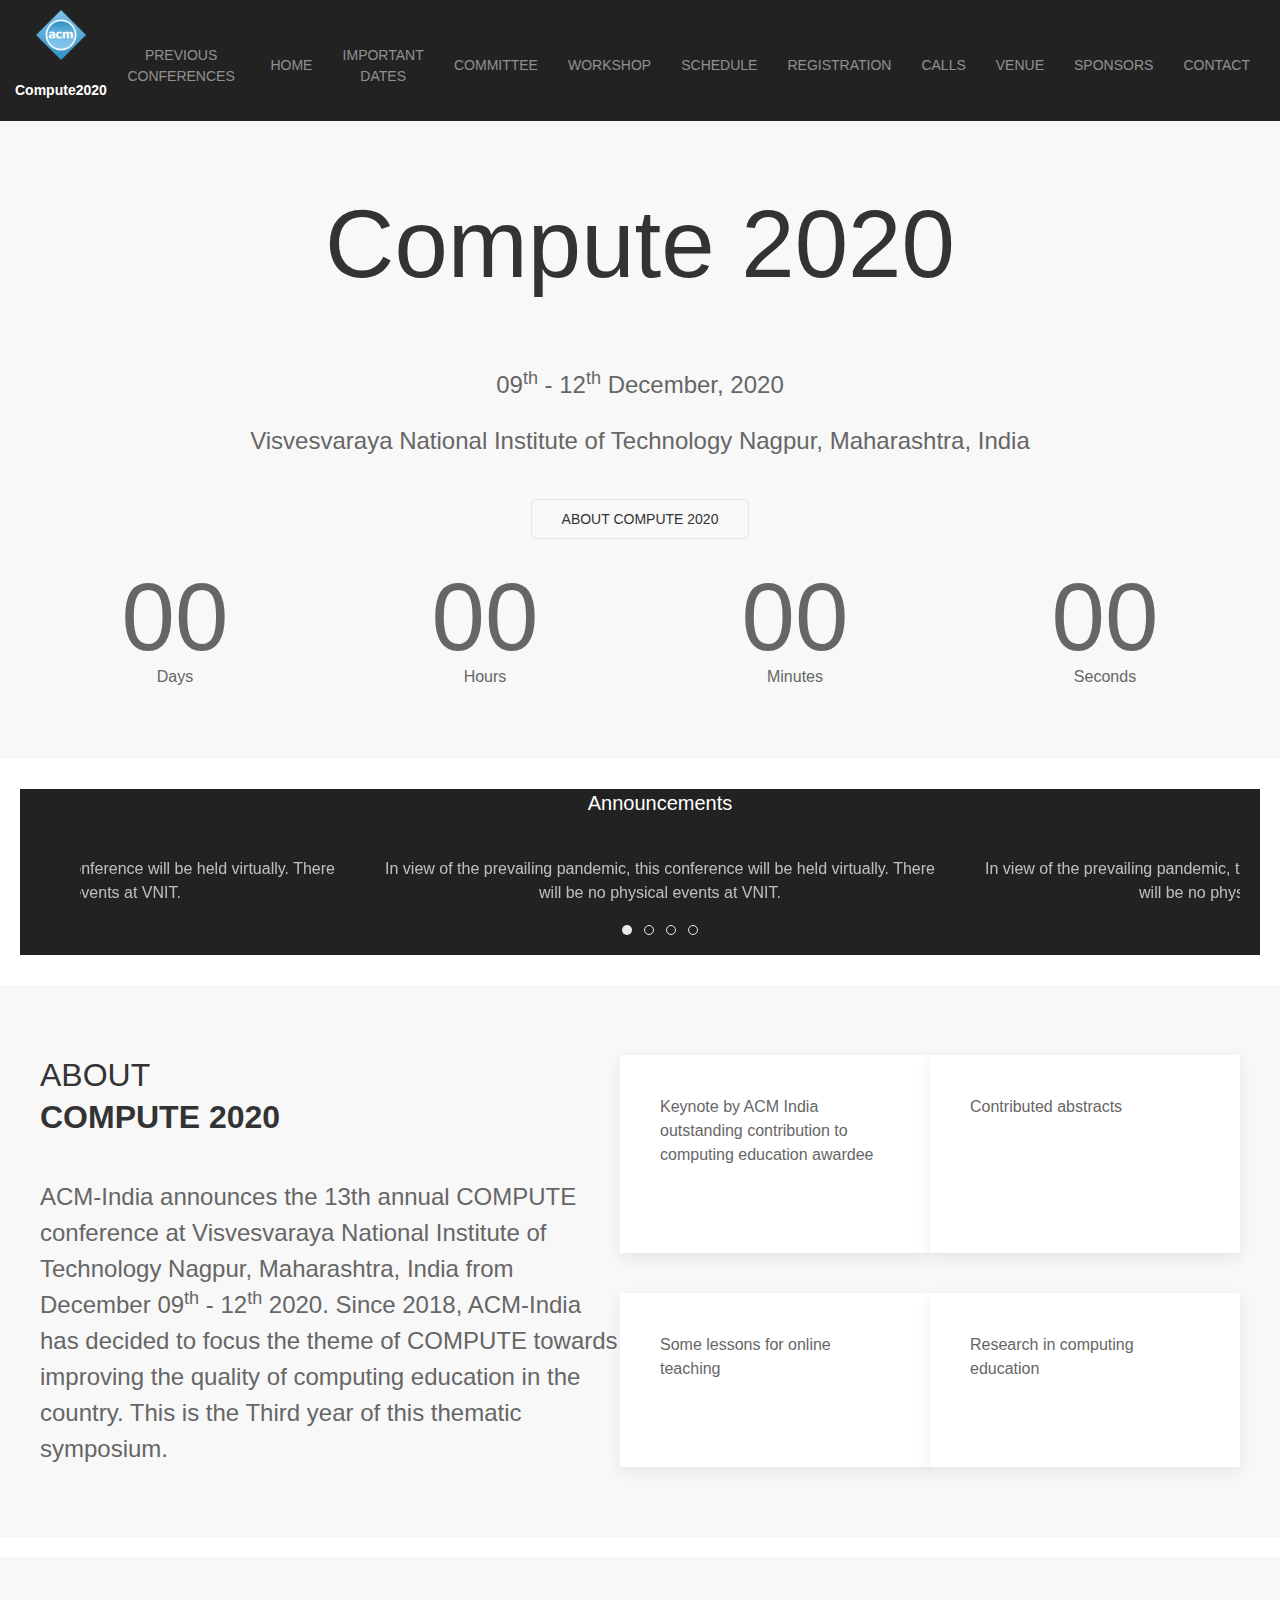
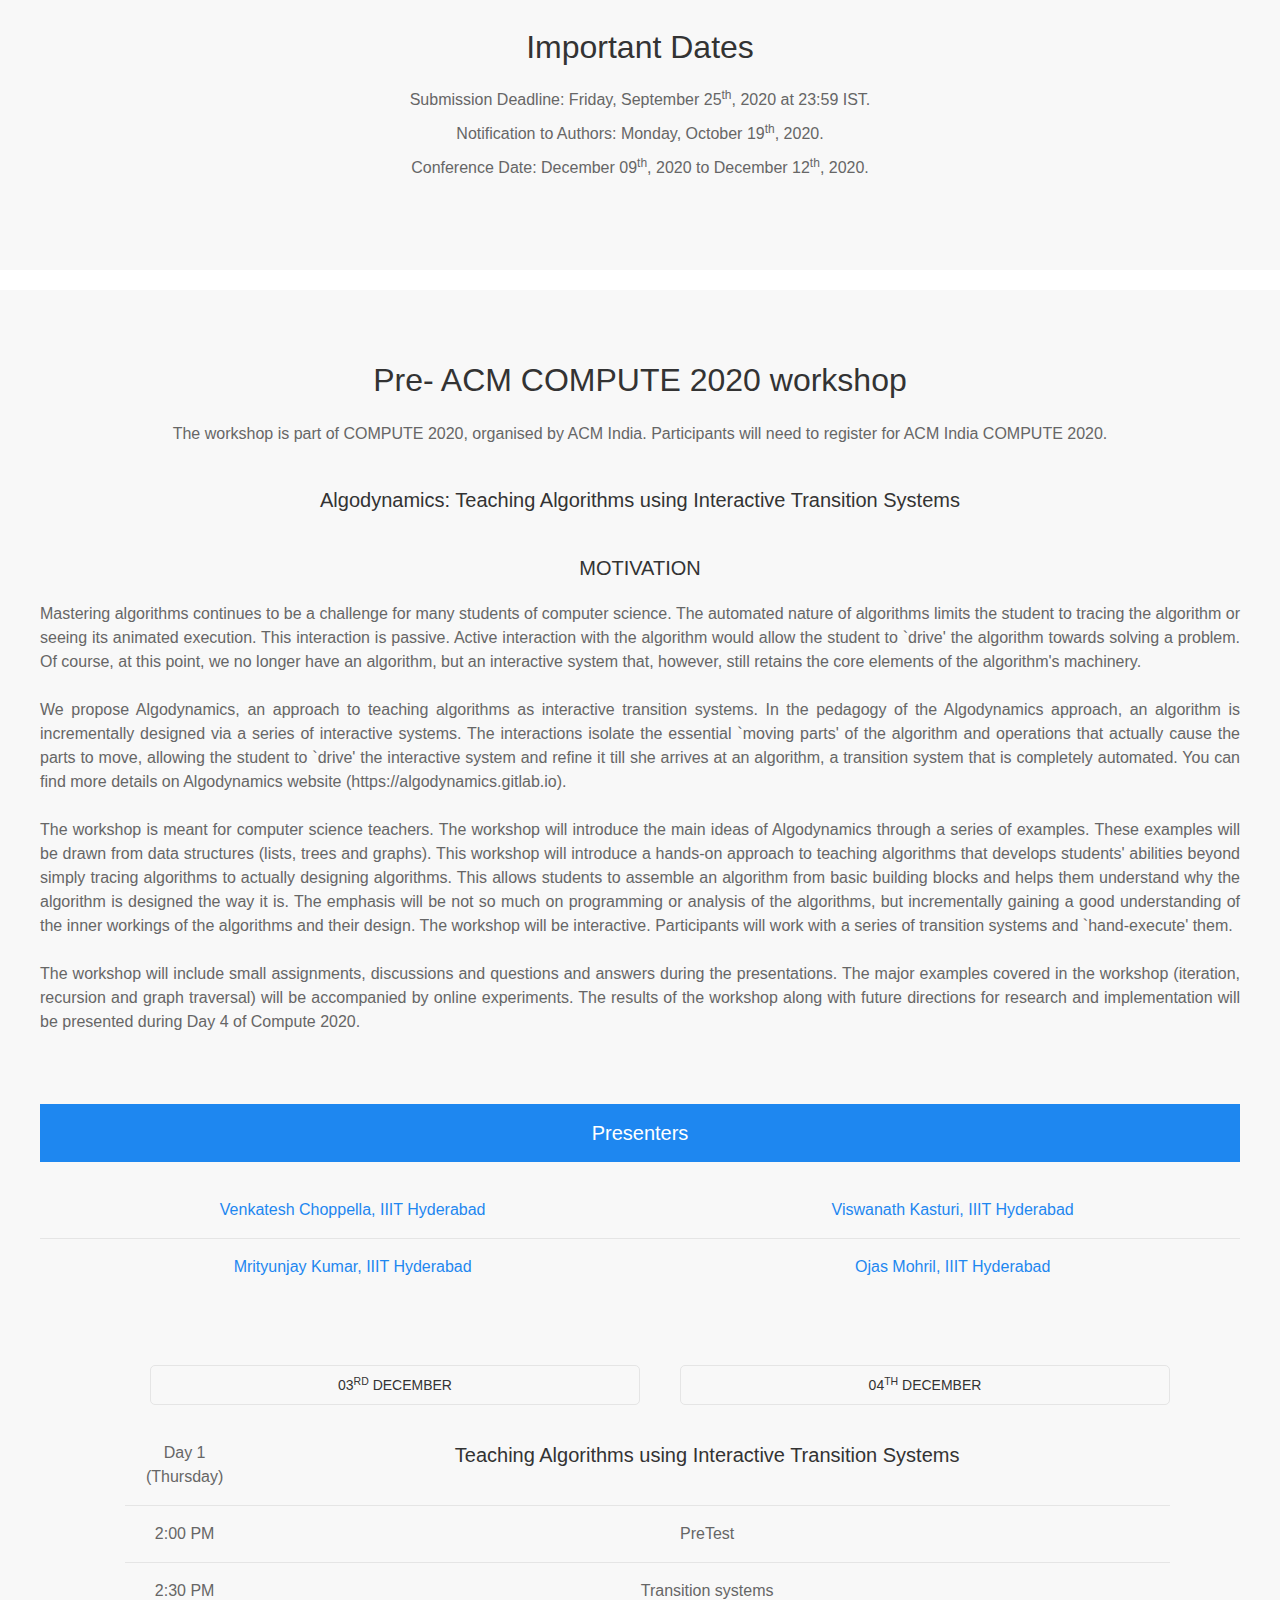
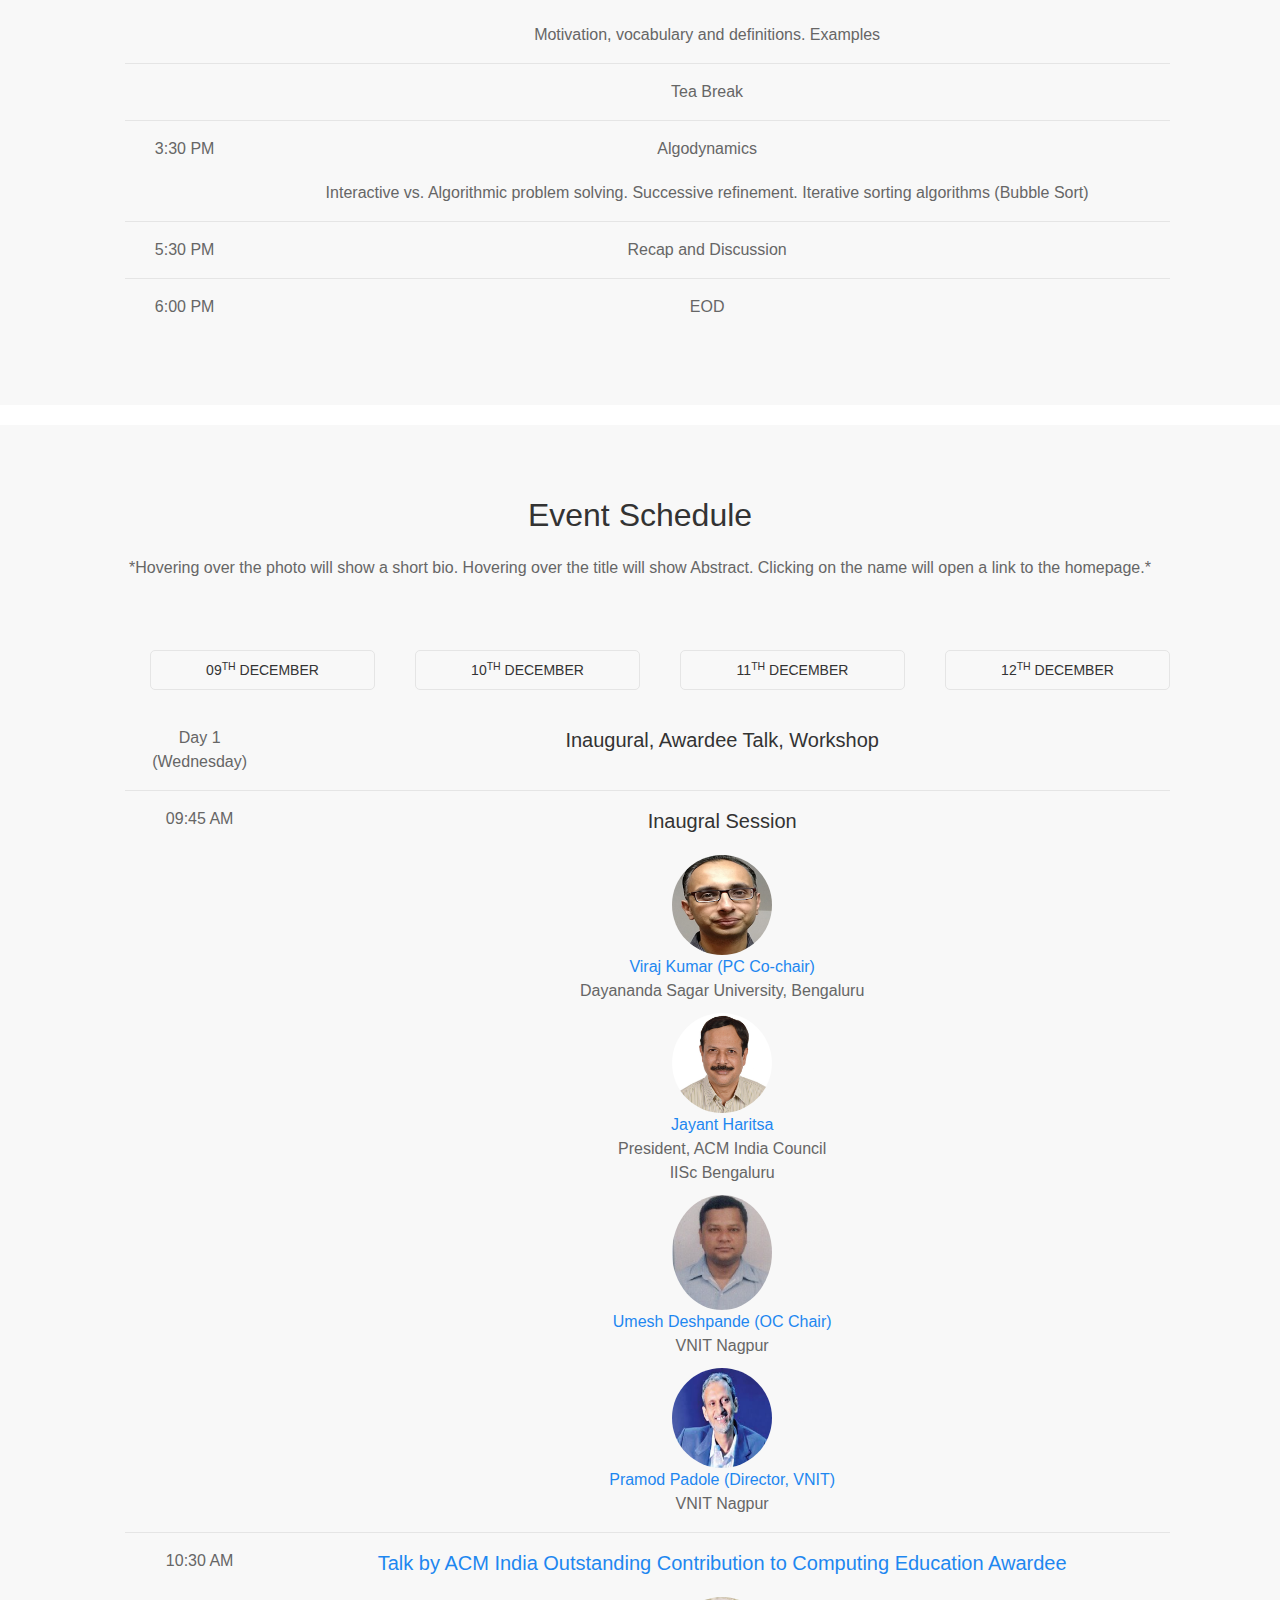
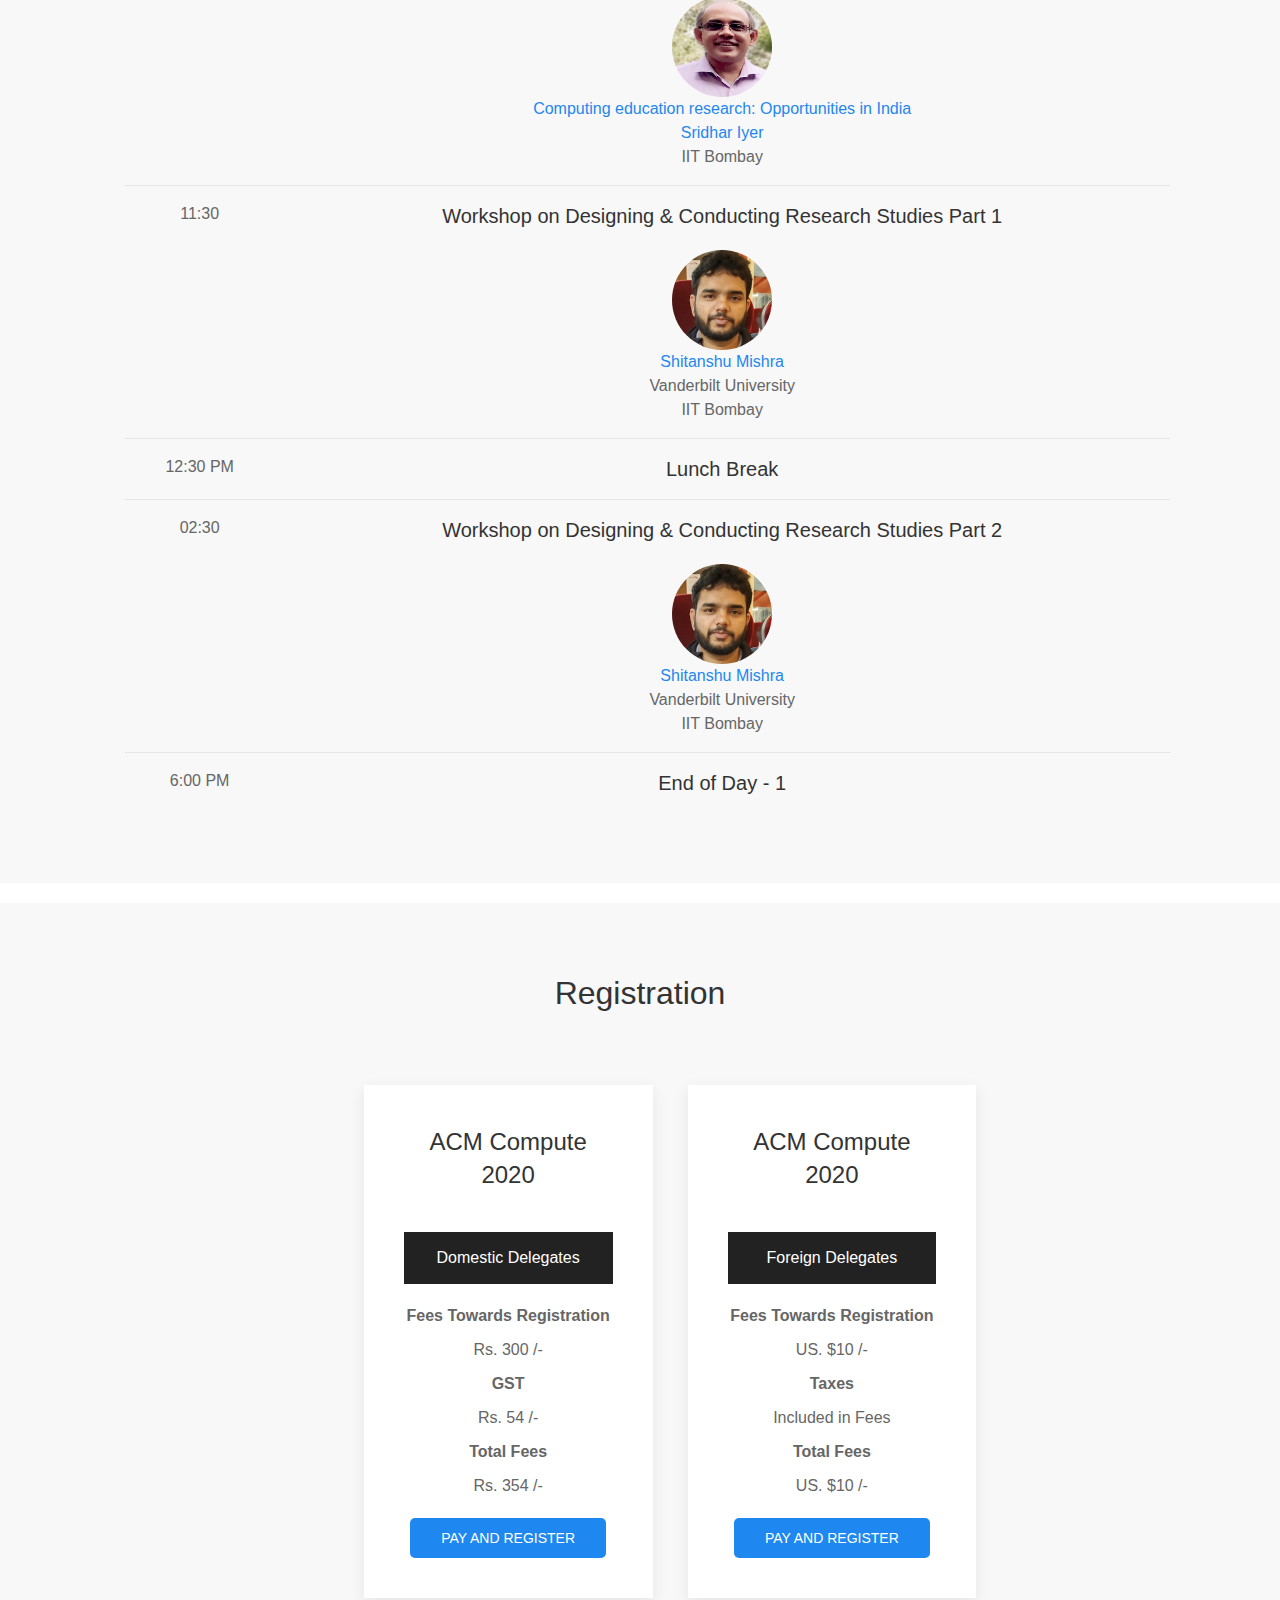
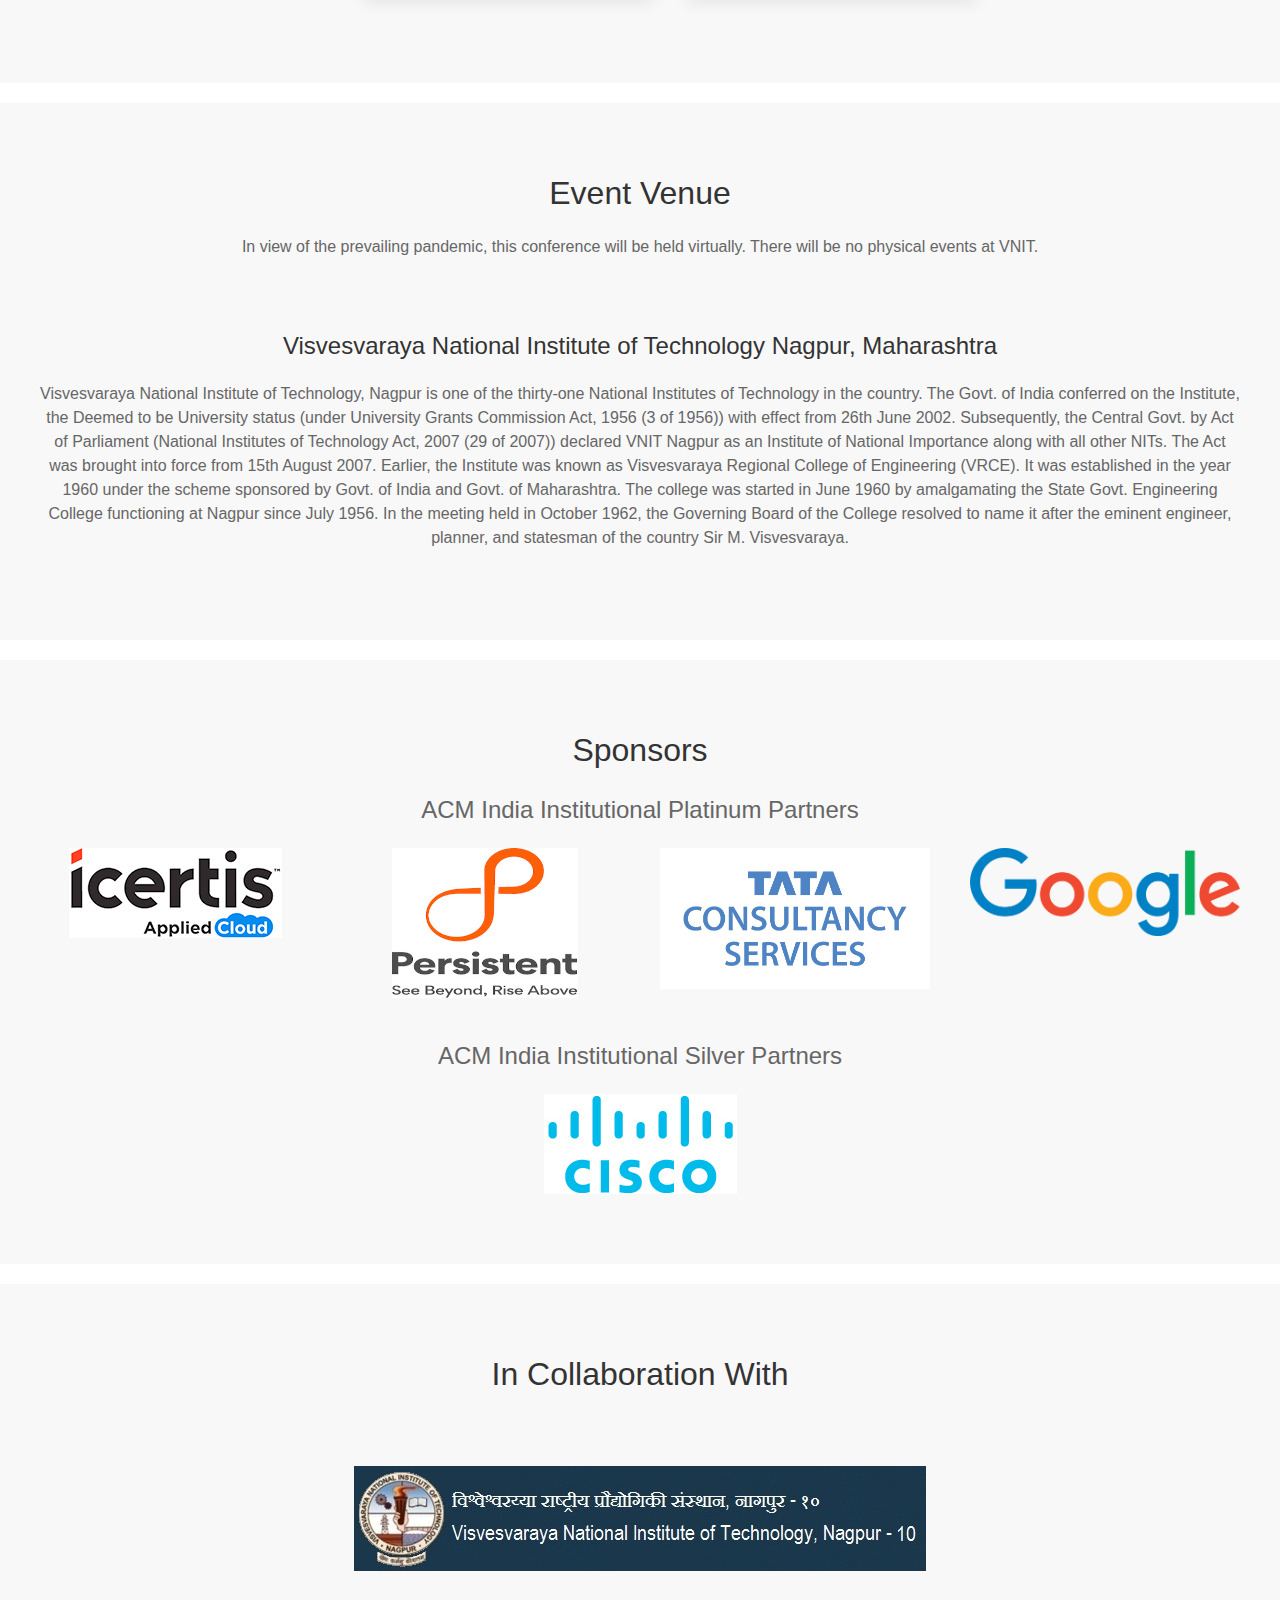
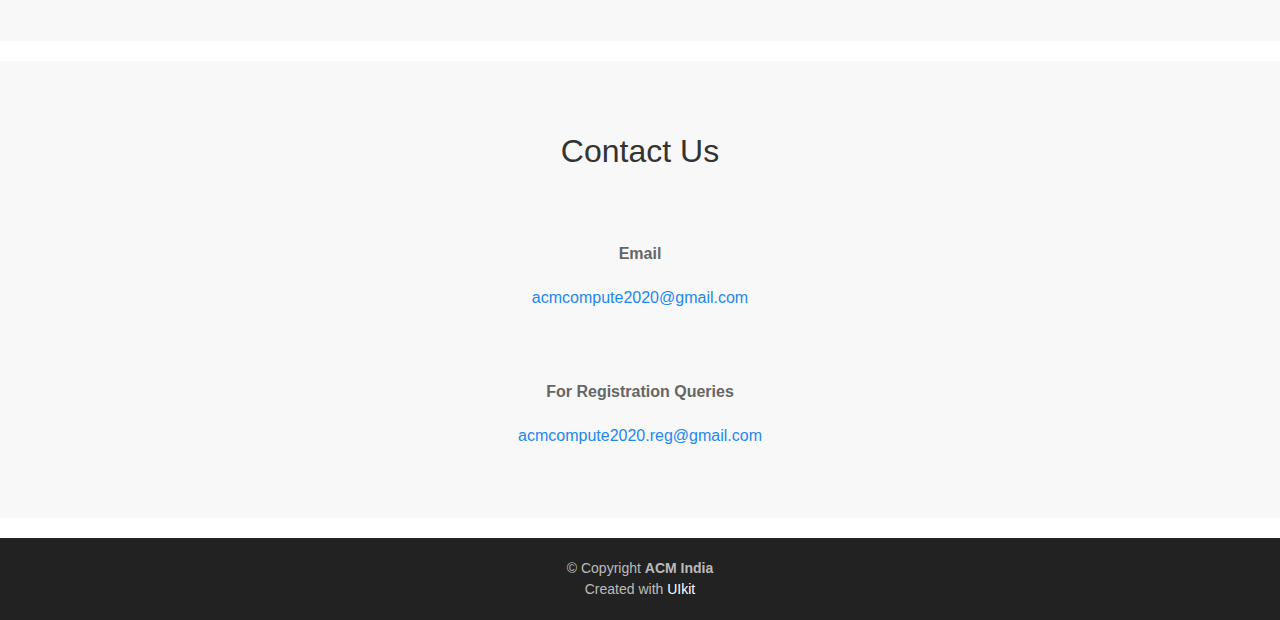
==== commit 1ff32d0b: "added reference to UIkit at the footer" ====
--- a/compute_2020_uikit_final.html
+++ b/compute_2020_uikit_final.html
@@ -696,8 +696,9 @@
       <div class="copyright">
         © Copyright <strong>ACM India</strong>
       </div>
-      <div class="">   
-        <a href="https://bootstrapmade.com/">BootstrapMade</a>
+      <div class="">
+      	Created with
+        <a href="https://getuikit.com/">UIkit</a>
       </div>
   </footer>
 
@@ -746,4 +747,4 @@
 
 </body>
 
-</html>+</html>
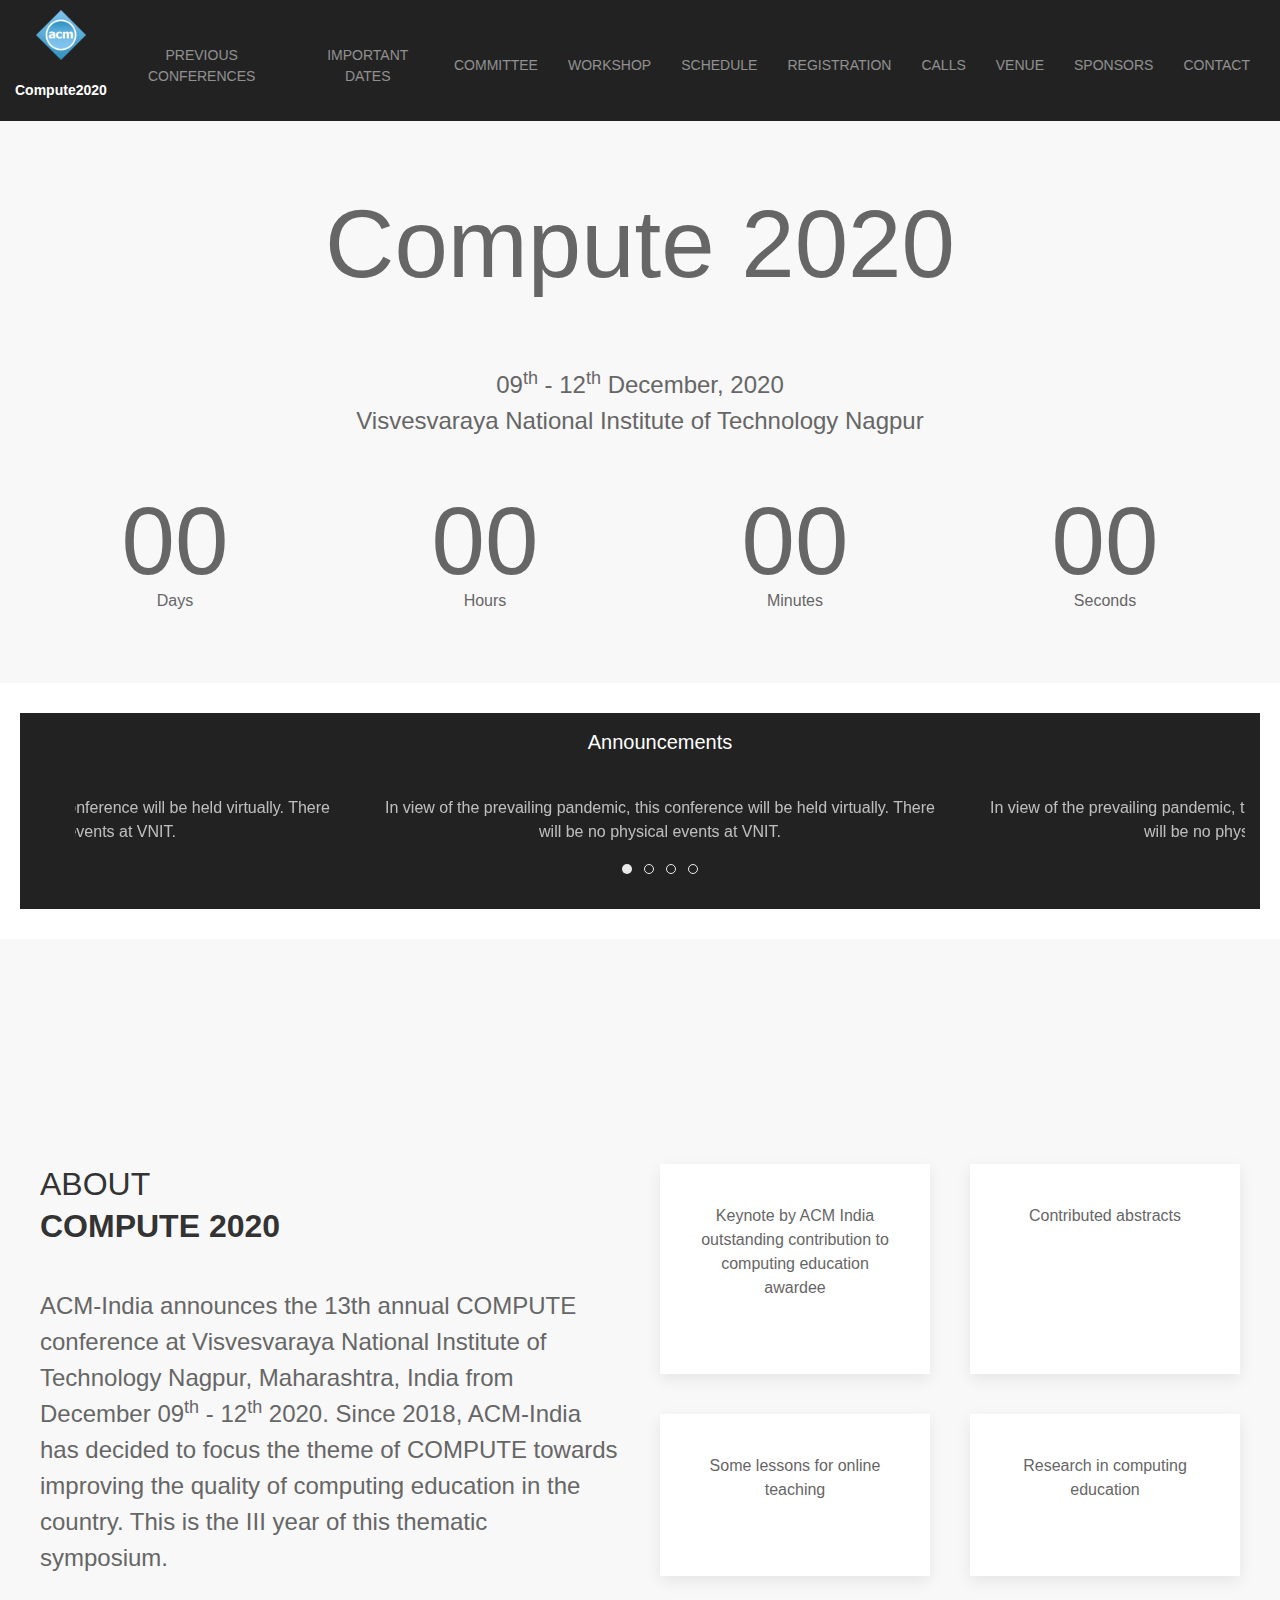
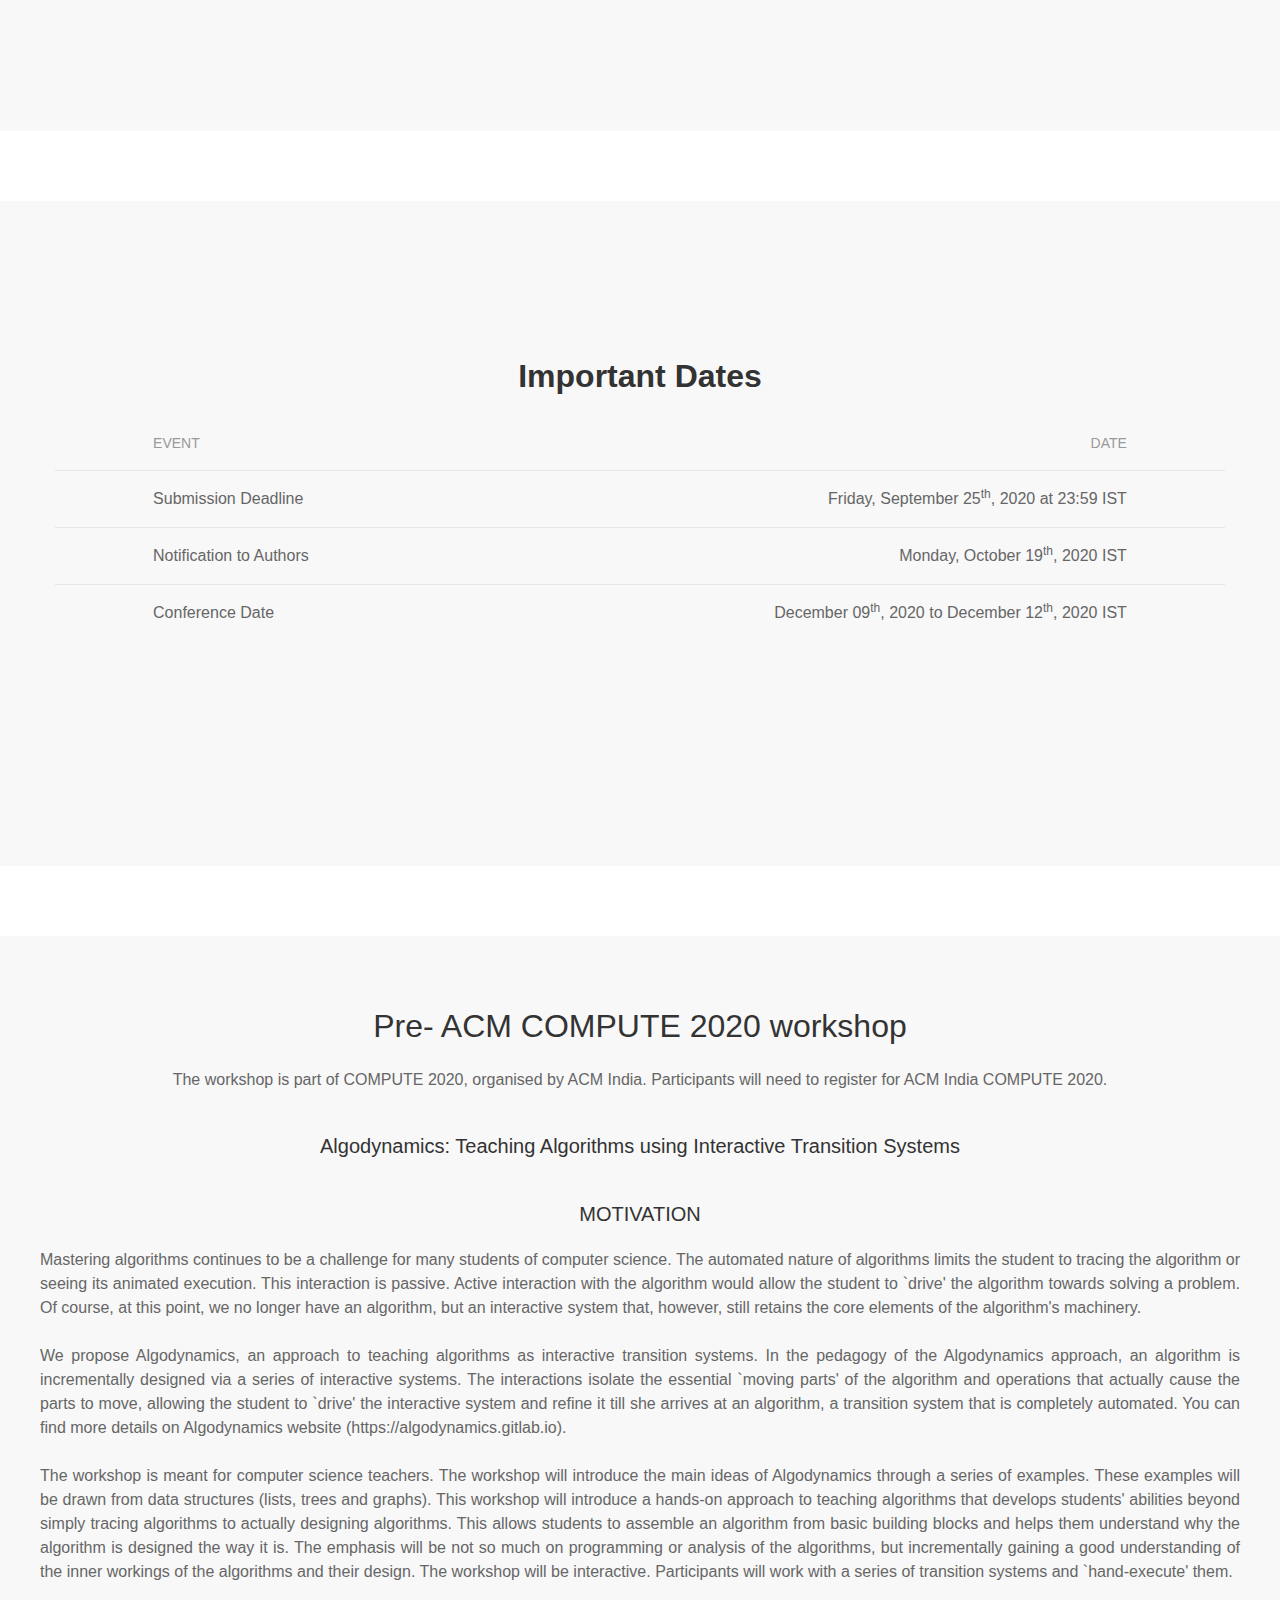
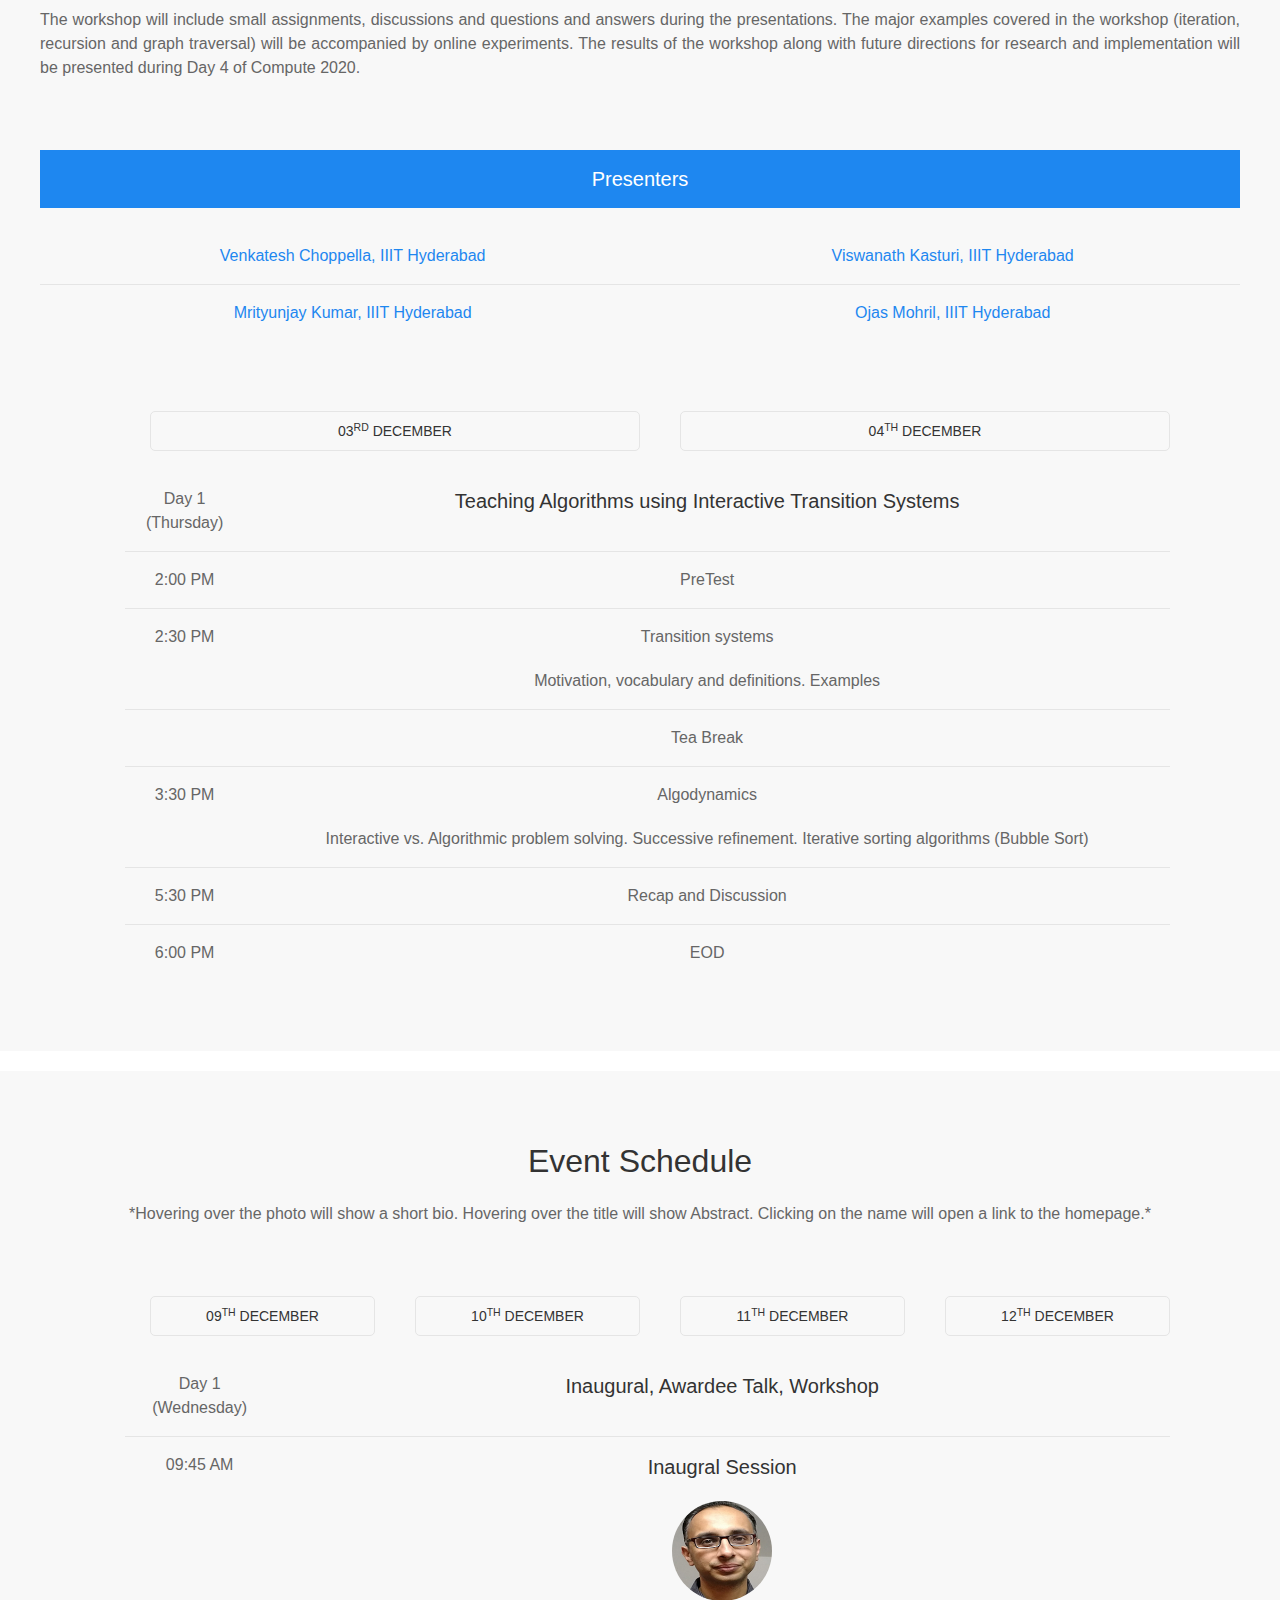
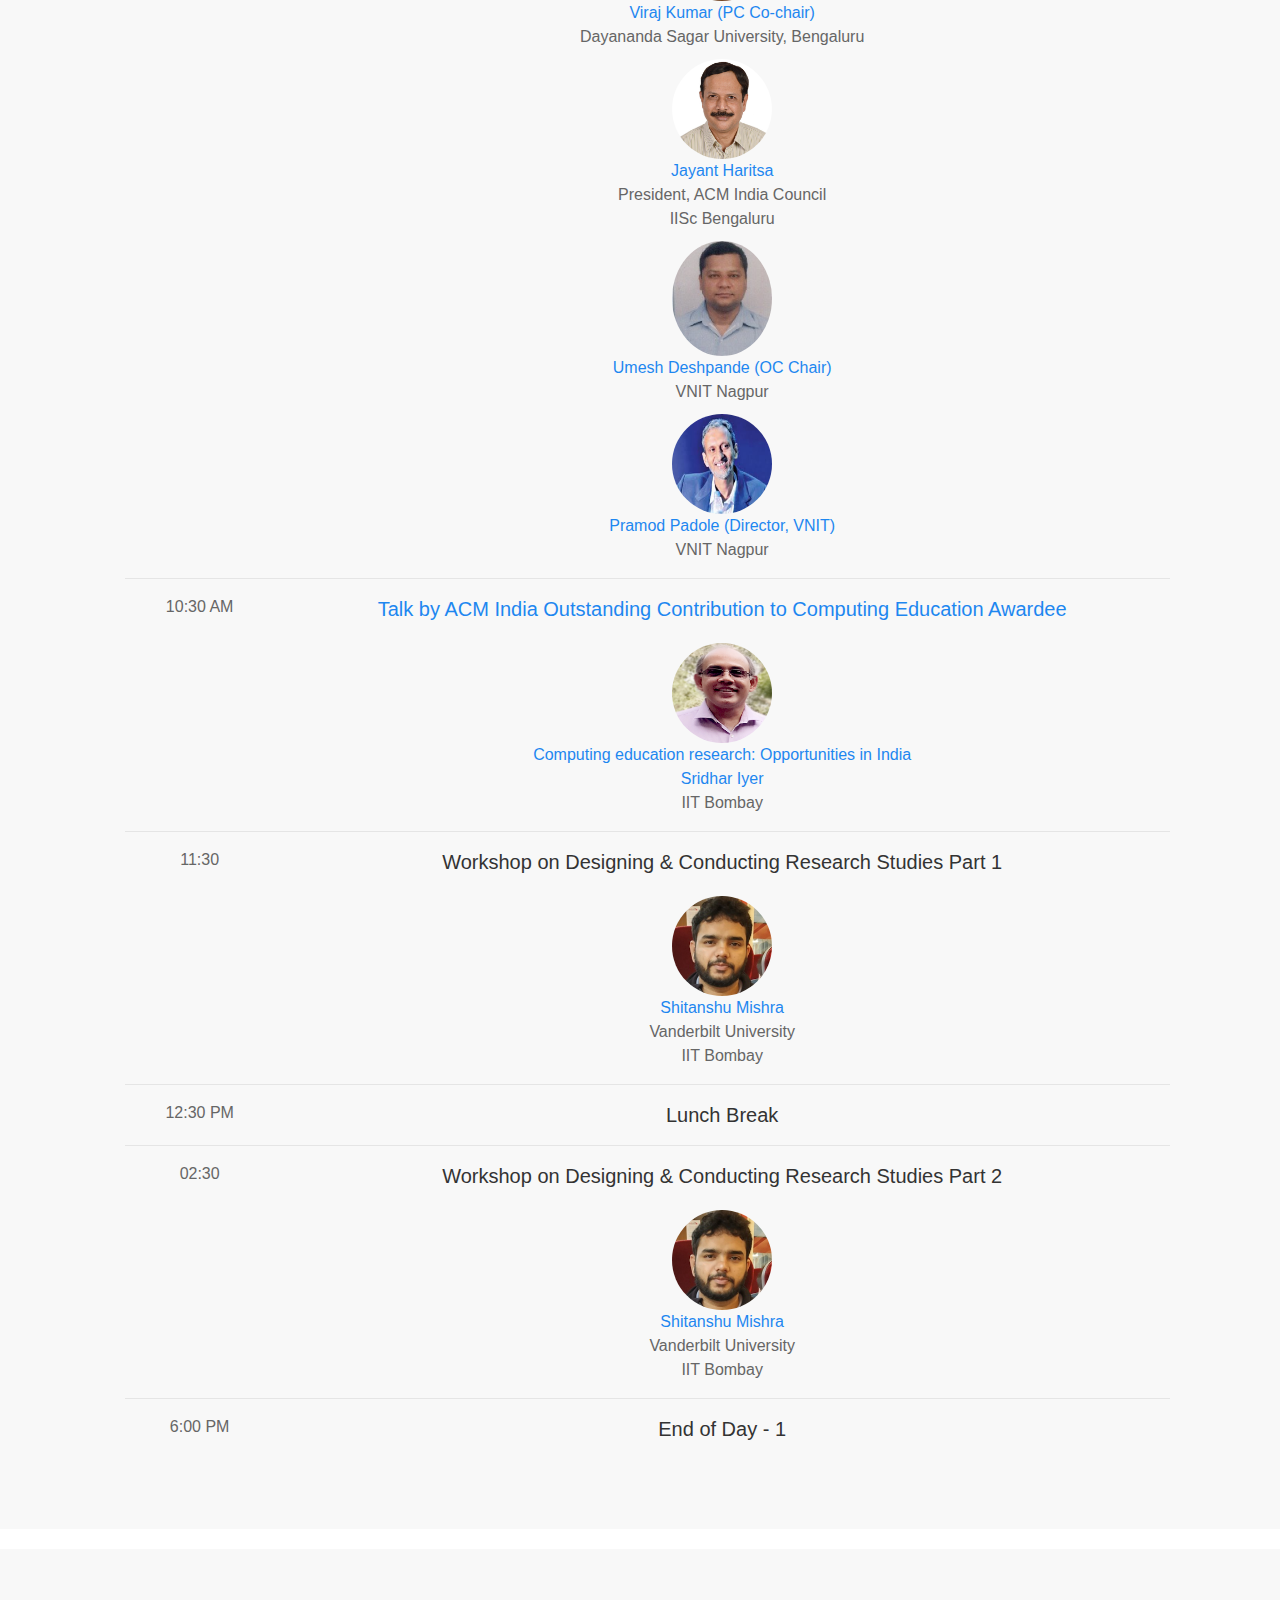
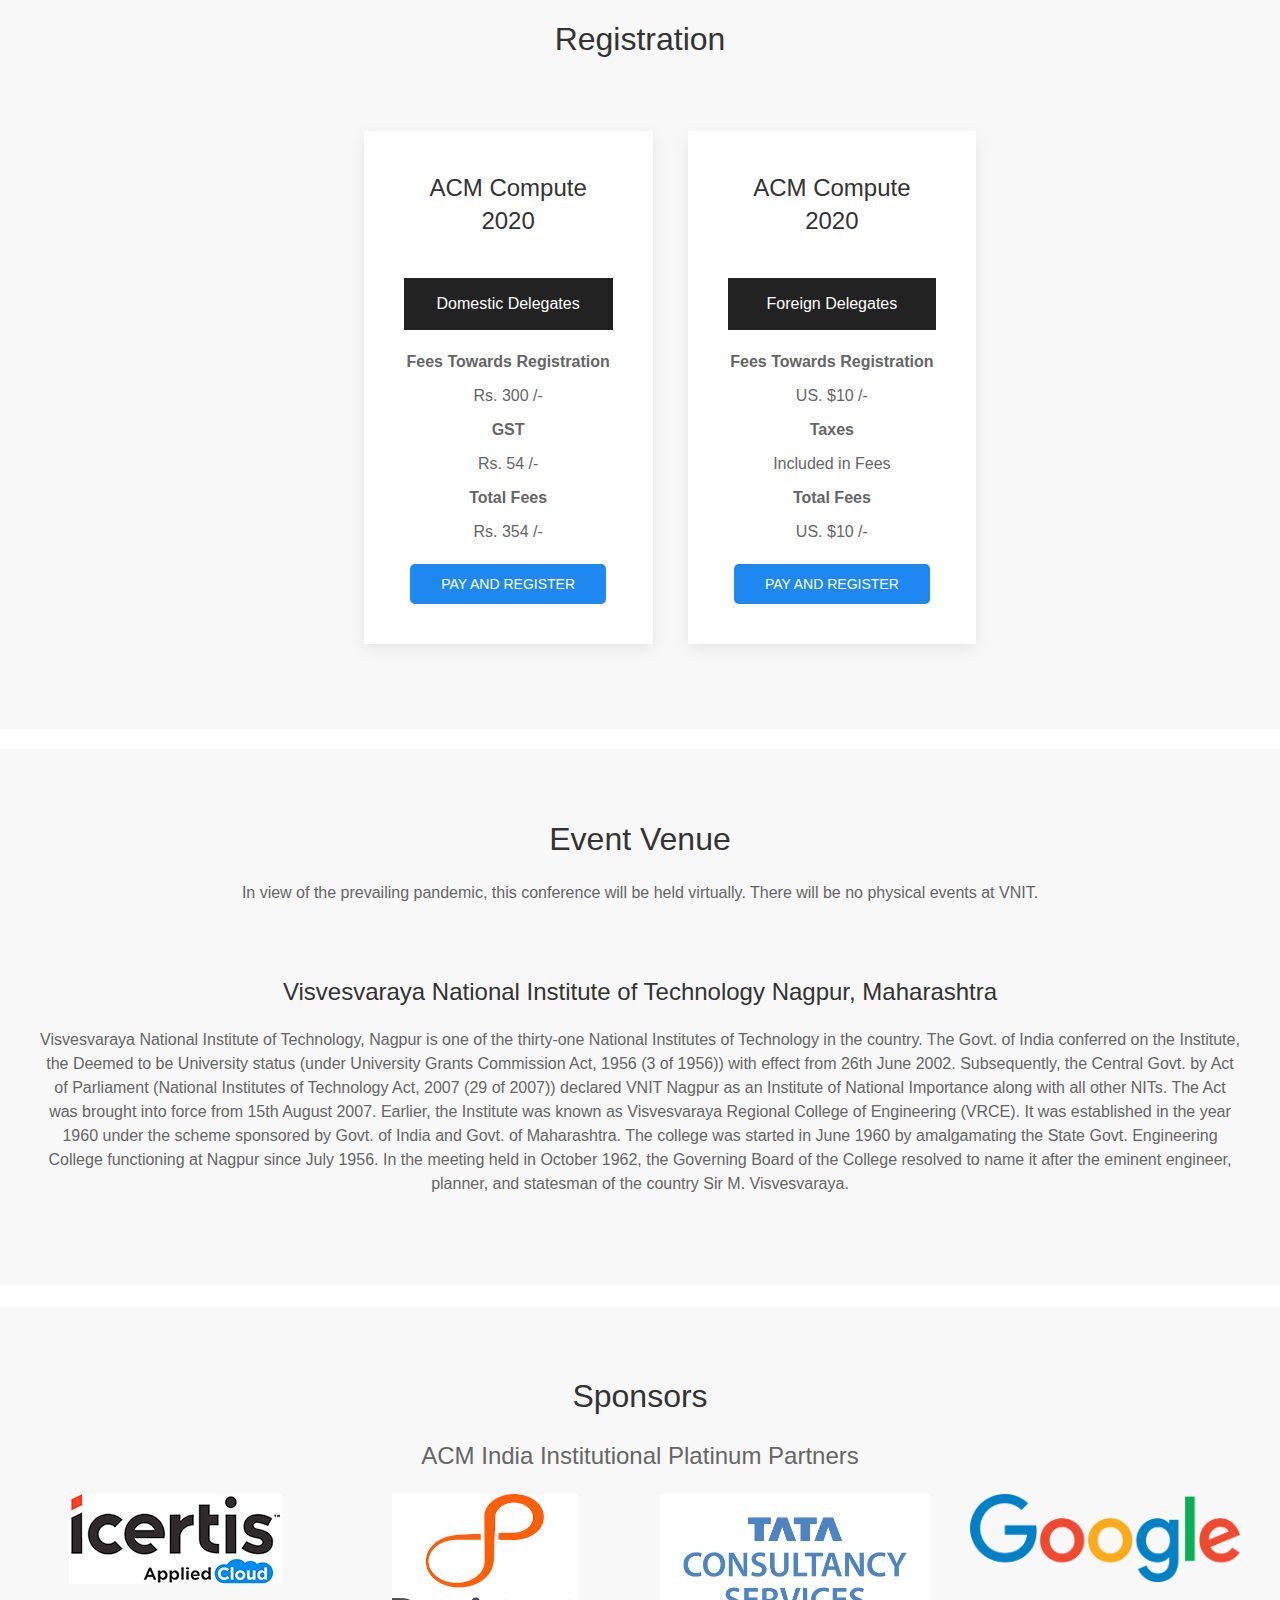
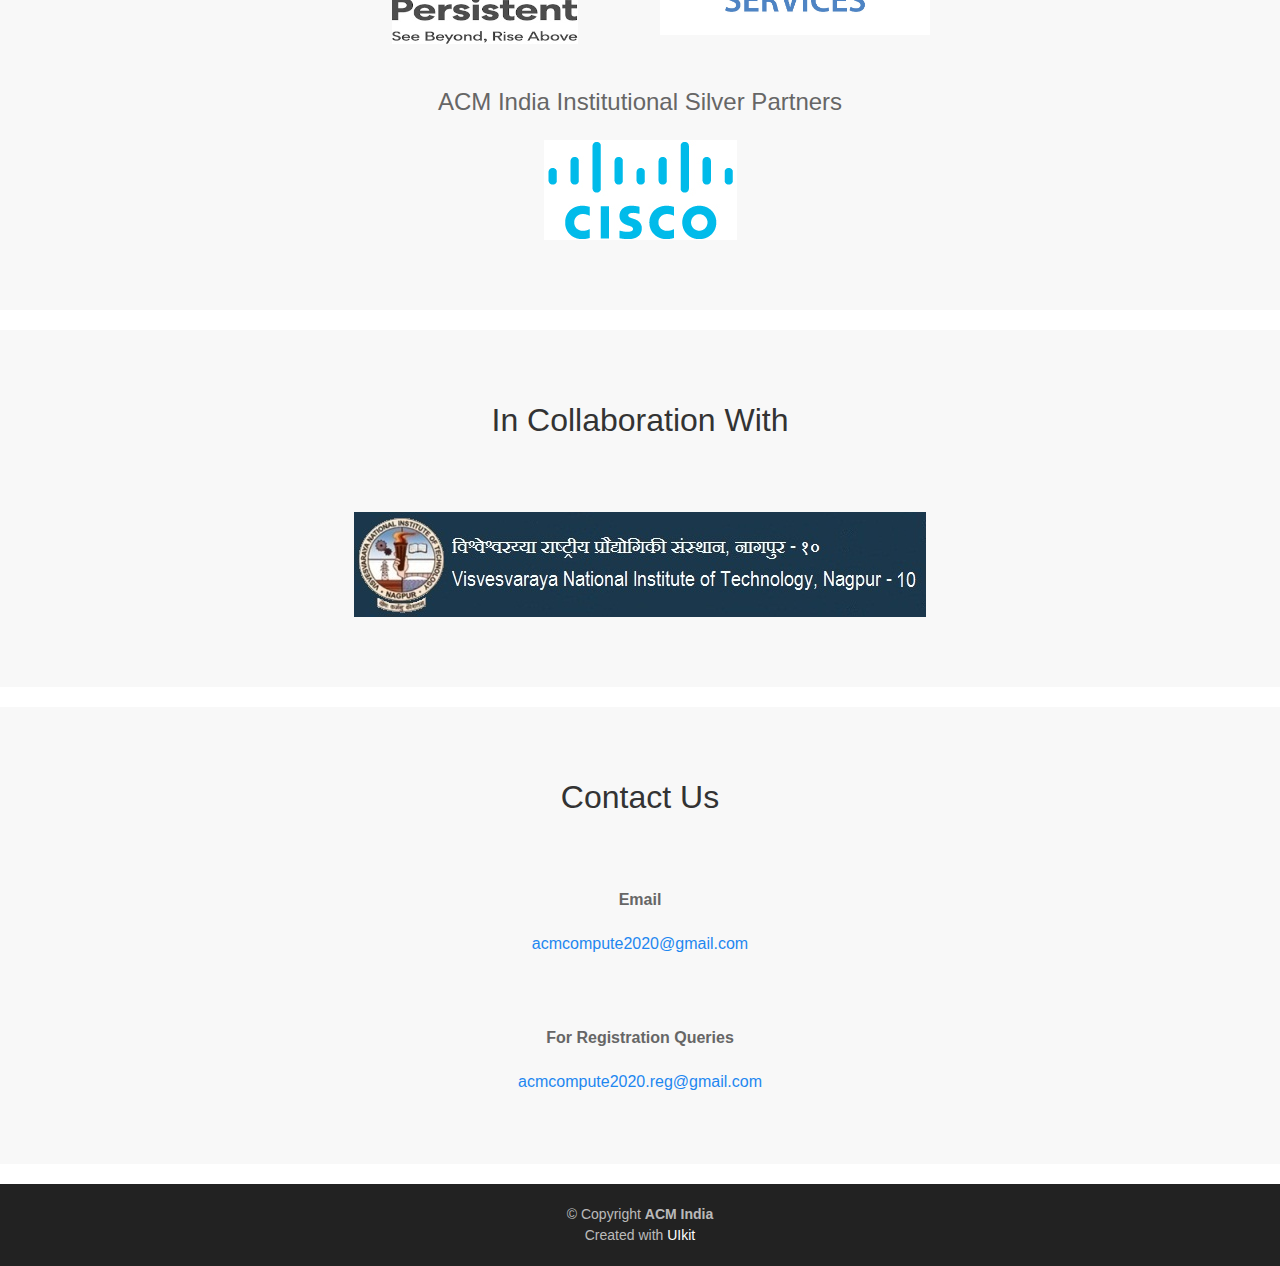
==== commit e2ad4cb9: "added some minute changes to the about and important dates section" ====
--- a/compute_2020_uikit_final.html
+++ b/compute_2020_uikit_final.html
@@ -12,12 +12,12 @@
 
 
 <!-- navigation bar -->
-<header class="uk-section-secondary uk-section-xsmall uk-padding-remove uk-light" uk-sticky="sel-target: .uk-navbar-container; cls-active: uk-navbar-sticky" uk-grid> 
+<header class="uk-section-secondary uk-section-xsmall uk-light" uk-sticky="sel-target: .uk-navbar-container; cls-active: uk-navbar-sticky" uk-grid> 
    	<div class="uk-width-expand uk-padding-remove">
 	<nav class="uk-navbar-container uk-navbar-transparent" uk-navbar>
 	<div class="uk-navbar-center">
 		<div class="uk-navbar-item uk-text-center uk-text-middle uk-margin-small-top">
-			<a href="#"><img src="./Compute-2020_files/acm-logo.png" width="50" alt="" title="">
+			<a href="#"><img src="./images/acm-logo.png" width="50" alt="" title="">
 			<p class="uk-text-bold">Compute<span>2020</span></p></a>
         	<div>
         </div>
@@ -32,7 +32,6 @@
 	              	</ul>
 	            </div>
 	          </li>
-	          <li><a href="#intro">Home</a></li>
 	          <li><a href="#important-dates">Important Dates</a></li>
 	        <!--  <li><a href="#speakers">Speakers</a></li> -->
 			  <li><a href="">Committee</a></li>							
@@ -73,13 +72,13 @@
 
 <div class="uk-section uk-section-muted uk-align-center uk-text-center uk-margin-remove-top">
 	<div class="uk-container">
-		<h1 class="uk-heading-large"> Compute 2020 </h1>
-		<div class="uk-margin-large-top uk-text-large">
-		<p class="">09<sup>th</sup> - 12<sup>th</sup> December, 2020</p>
-		<p class="">Visvesvaraya National Institute of Technology  Nagpur, Maharashtra, India</p>
-		</div>
-		<p  class="uk-margin-medium"> <a class="uk-button uk-button-default uk-border-rounded" href="#about">About Compute 2020</a> </p>
-
+		<a href="#about" class="uk-heading-large uk-link-heading"> Compute 2020 </a>
+		<div class="uk-margin-large-top uk-margin-medium-bottom uk-text-large">
+			<a href="#schedule" class="uk-link-heading">09<sup>th</sup> - 12<sup>th</sup> December, 2020</a>
+			<br>
+			<a href="#venue" class="uk-link-heading">Visvesvaraya National Institute of Technology Nagpur</a>
+		</div>
+		<br>
 		<div class="uk-grid-match uk-child-width-1-4" uk-grid uk-countdown="date: 2020-12-09T08:46:30+00:00">
 		    <div>
 		        <div class="uk-countdown-number uk-countdown-days"></div>
@@ -108,38 +107,38 @@
 <!-- Anouncement thingy -->
 <div class="uk-section-secondary uk-margin-left uk-margin-right">
 
-<div class="uk-margin-left uk-margin-right uk-align-center uk-text-center" uk-grid>
-
-<div><h4> Announcements </h4></div>
+<div class="uk-padding-small uk-align-center uk-text-center" uk-grid>
+
+<h4> Announcements </h4>
 
 <div>
 
 <!--  In view of the prevailing pandemic, this conference will be held virtually. There will be no physical events at VNIT. -->
 
-<div uk-slider="autoplay: true; autoplay-interval: 3000; center: true">
+<div uk-slider="autoplay: true; autoplay-interval: 3000; pause-on-hover:true; center: true">
 
     <div class="uk-position-relative uk-visible-toggle uk-light" tabindex="-1">
 
         <ul class="uk-slider-items uk-child-width-1-2@s uk-grid">
             <li>
-                
-                        <p>In view of the prevailing pandemic, this conference will be held virtually. There will be no physical events at VNIT.</p>
-
+				In view of the prevailing pandemic, 
+				this conference will be held virtually. 
+				There will be no physical events at VNIT.
             </li>
             <li>
-
-                        <p>In view of the prevailing pandemic, this conference will be held virtually. There will be no physical events at VNIT.</p>
-
+				In view of the prevailing pandemic, 
+				this conference will be held virtually. 
+				There will be no physical events at VNIT.
             </li>
             <li>
-
-                        <p>In view of the prevailing pandemic, this conference will be held virtually. There will be no physical events at VNIT.</p>
-
+				In view of the prevailing pandemic, 
+				this conference will be held virtually. 
+				There will be no physical events at VNIT.
             </li>
             <li>
-
-                        <p>In view of the prevailing pandemic, this conference will be held virtually. There will be no physical events at VNIT.</p>
-
+				In view of the prevailing pandemic,
+				this conference will be held virtually. 
+				There will be no physical events at VNIT.
             </li>
         </ul>
 
@@ -159,50 +158,98 @@
 </div>
 </div>
 
-
-<div id="about" class="uk-section uk-section-muted uk-margin">
-	<div class="uk-container">
-		<div class="uk-grid-match uk-child-width-1-2" uk-grid>
-			<div>
-			<h2>ABOUT<br><b>COMPUTE 2020</b></h2>
-			<p class="uk-text-large">ACM-India announces the 13th annual COMPUTE conference at Visvesvaraya National Institute of Technology Nagpur, Maharashtra, India from December 09<sup>th</sup> - 12<sup>th</sup> 2020. Since 2018, ACM-India has decided to focus the theme of COMPUTE towards improving the quality
-              of computing education in the country.  This is the Third year of this thematic symposium.</p>
-            </div>
-            <div>
-            <div class="uk-grid-match uk-child-width-1-2@m" uk-grid>
-            	<div class="uk-card uk-card-default uk-card-body">Keynote by ACM India outstanding contribution to computing education awardee</div>
-            	<div class="uk-card uk-card-default uk-card-body">Contributed abstracts</div>
-            </div>
-            <div class="uk-grid-match uk-child-width-1-2@m" uk-grid>
-            	<div class="uk-card uk-card-default uk-card-body">Some lessons for online teaching</div>
-            	<div class="uk-card uk-card-default uk-card-body">Research in computing education</div>
-            </div>
-            
-        	</div>
-		</div>
-
-	</div>
-
+<div id="about" class="uk-section uk-section-large uk-section-muted">
+	<div>
+		<div class="uk-container uk-padding-small">
+			<div class="uk-grid-match uk-child-width-1-2 uk-margin-large-top" uk-grid>
+				<div class="">
+				<h2>ABOUT<br><b>COMPUTE 2020</b></h2>
+				<p class="uk-text-large">ACM-India announces the 13th annual COMPUTE conference at Visvesvaraya National Institute of Technology Nagpur, Maharashtra, India from December 09<sup>th</sup> - 12<sup>th</sup> 2020. Since 2018, ACM-India has decided to focus the theme of COMPUTE towards improving the quality
+				  of computing education in the country.  This is the III year of this thematic symposium.</p>
+				</div>
+				<div>
+				<div class="uk-child-width-1-2@m uk-grid-match uk-text-center" uk-grid>
+					<div>
+						<div class="uk-card uk-card-default uk-card-body">
+							Keynote by ACM India outstanding contribution to computing education awardee
+						</div>
+					</div>
+					<div>
+						<div class="uk-card uk-card-default uk-card-body">
+							Contributed abstracts
+						</div>
+					</div>
+					<div>
+						<div class="uk-card uk-card-default uk-card-body">
+							Some lessons for online teaching
+						</div>
+					</div>
+					<div>
+						<div class="uk-card uk-card-default uk-card-body">
+							Research in computing education
+						</div>
+					</div>
+				</div>
+				
+				</div>
+			</div>
+	
+		</div>
+	
+	</div>
+	
 </div>
 
 
 <!-- Important Dates Section -->
 
-<div id="important-dates" class="uk-section uk-section-muted uk-margin">
-	<div class="uk-container uk-text-center">
-		<h2>Important Dates</h2>
-	<div>
-		<ul class="uk-list">
-			<li> Submission Deadline: Friday, September 25<sup>th</sup>, 2020 at 23:59 IST.</li>
-			<li> Notification to Authors: Monday, October 19<sup>th</sup>, 2020.</li>
-			<li> Conference Date: December 09<sup>th</sup>, 2020 to December 12<sup>th</sup>, 2020.</li>
-		</ul>
-	</div>
-
-	</div>
-
-</div>
-
+<div id="important-dates" class="uk-section uk-section-large uk-section-muted uk-margin-large">
+	<div class="uk-padding-small">
+		<div class="uk-container uk-text-center uk-margin-large">
+			<h2 class="uk-text-bold">Important Dates</h2>
+
+			<table class="uk-table uk-table-hover uk-table-divider">
+				<thead>
+					<tr>
+					  <th></th>
+					  <th></th>
+					  <th class="uk-text-left">Event</th>
+					  <th class="uk-text-right">Date</th>
+					  <th></th>
+					  <th></th>
+					</tr>
+				<tbody>
+					<tr>
+						<td></td>
+						<td></td>
+						<td class="uk-text-left">Submission Deadline</td>
+						<td class="uk-text-right">Friday, September 25<sup>th</sup>, 2020 at 23:59 IST</td>
+						<td></td>
+					</tr>
+					<tr>
+						<td></td>
+						<td></td>
+						<td class="uk-text-left">Notification to Authors</td>
+						<td class="uk-text-right">Monday, October 19<sup>th</sup>, 2020 IST</td>
+						<td></td>
+						<td></td>
+					</tr>
+					<tr>
+						<td></td>
+						<td></td>
+						<td class="uk-text-left">Conference Date</td>
+						<td class="uk-text-right">December 09<sup>th</sup>, 2020 to December 12<sup>th</sup>, 2020 IST</td>
+						<td></td>
+						<td></td>
+					</tr>
+				</tbody>
+			</table>
+
+		</div>
+	
+	</div>
+	
+</div>
 
 
 <!-- section end -->
@@ -385,13 +432,13 @@
 	    						<ul class="uk-list" uk-margin>
 
 								    <li>
-								    	<div><img class="uk-border-circle" src="./Compute-2020_files/viraj.png" alt="Viraj Kumar" width="100"></div>
+								    	<div><img class="uk-border-circle" src="./images/viraj.png" alt="Viraj Kumar" width="100"></div>
 								    	<div>
 								    	<a href="https://www.dsu.edu.in/dr-viraj-kumar" target="_blank" rel="noopener">Viraj Kumar (PC Co-chair)</a><br>Dayananda Sagar University, Bengaluru
 								    	</div>
 								    </li>
 								    <li>
-								    	<div><img class="uk-border-circle" src="./Compute-2020_files/harista.jpg" alt="Jayant Harista" width="100"></div>
+								    	<div><img class="uk-border-circle" src="./images/harista.jpg" alt="Jayant Harista" width="100"></div>
 								    	<div>
 								    		<a href="https://dsl.cds.iisc.ac.in/~haritsa/" target="_blank" rel="noopener">Jayant Haritsa</a>
 								    		<br>
@@ -401,7 +448,7 @@
 								    
 
 								    <li>
-								    	<div><img class="uk-border-circle" src="./Compute-2020_files/uad.jpg" alt="Umesh Deshpande" width="100"></div>
+								    	<div><img class="uk-border-circle" src="./images/uad.jpg" alt="Umesh Deshpande" width="100"></div>
 								    	<div>
 								    		<a href="http://cse.vnit.ac.in/people/uadeshpande/" target="_blank" rel="noopener">Umesh Deshpande (OC Chair)</a>
 								    		<br>
@@ -411,7 +458,7 @@
 								    
 
 								    <li>
-								    	<div><img class="uk-border-circle" src="./Compute-2020_files/padole.jpg" alt="Pramod Padole" width="100"></div>
+								    	<div><img class="uk-border-circle" src="./images/padole.jpg" alt="Pramod Padole" width="100"></div>
 								    	<div>
 								    		<a href="http://mec.vnit.ac.in/people/pmpadole/" target="_blank" rel="noopener">Pramod Padole  (Director, VNIT)</a>
 								    		<br>
@@ -433,7 +480,7 @@
 	    						<ul class="uk-list" uk-margin>
 
 								    <li>
-								    	<div><img class="uk-border-circle" src="./Compute-2020_files/sridhar.jpg" alt="" width="100"></div>
+								    	<div><img class="uk-border-circle" src="./images/sridhar.jpg" alt="" width="100"></div>
 								    	<div>
 								    	<a href="" uk-tooltip="Abstract- In this talk I will start with discussing the levels in moving from teaching courses to educational research. I will present examples of work at each level and requirements for an instructor to transition from one level to another. This may be useful for instructors interested in the scholarship of teaching and learning. I will then discuss some opportunities for computing education research in India, and corresponding research methodologies. This may be useful for practicing instructors as well as students entering the field. I will conclude with some principles for scaling individual efforts to multi-institutional projects.">Computing education research: Opportunities in India</a>
 								    	<br>
@@ -457,7 +504,7 @@
 	    						<ul class="uk-list" uk-margin>
 
 								    <li>
-								    	<div><a href="https://sites.google.com/view/actionresearchworkshop/team"> <img class="uk-border-circle" src="./Compute-2020_files/shitanshu.jpg" alt="" width="100" title="*Bio and photos can be found on the workshop homepage here:*https://sites.google.com/view/actionresearchworkshop/team"></a></div>
+								    	<div><a href="https://sites.google.com/view/actionresearchworkshop/team"> <img class="uk-border-circle" src="./images/shitanshu.jpg" alt="" width="100" title="*Bio and photos can be found on the workshop homepage here:*https://sites.google.com/view/actionresearchworkshop/team"></a></div>
 
 								    	<div>
 								    	<a href="https://my.vanderbilt.edu/shitanshu/" target="_blank" rel="noopener">Shitanshu Mishra</a><br>
@@ -488,7 +535,7 @@
 	    						<ul class="uk-list" uk-margin>
 
 								    <li>
-								    	<div><a href="https://sites.google.com/view/actionresearchworkshop/team"> <img class="uk-border-circle" src="./Compute-2020_files/shitanshu.jpg" alt="" width="100" title="*Bio and photos can be found on the workshop homepage here:*https://sites.google.com/view/actionresearchworkshop/team"></a></div>
+								    	<div><a href="https://sites.google.com/view/actionresearchworkshop/team"> <img class="uk-border-circle" src="./images/shitanshu.jpg" alt="" width="100" title="*Bio and photos can be found on the workshop homepage here:*https://sites.google.com/view/actionresearchworkshop/team"></a></div>
 
 								    	<div>
 								    	<a href="https://my.vanderbilt.edu/shitanshu/" target="_blank" rel="noopener">Shitanshu Mishra</a><br>
@@ -629,16 +676,16 @@
 			<p class="uk-text-large">ACM India Institutional Platinum Partners</p>
 		</div>
 		<div class="uk-column-1-4">
-			<p><img src="./Compute-2020_files/icertis-logo.jpg" class="" alt=""></p>
-			<p><img src="./Compute-2020_files/persistent-logo.jpg" class="" alt=""></p>
-			<p><img src="./Compute-2020_files/tcs.jpg" class="" alt=""></p>
-			<p><img src="./Compute-2020_files/google-logo.png" class="" alt=""></p>
+			<p><img src="./images/icertis-logo.jpg" class="" alt=""></p>
+			<p><img src="./images/persistent-logo.jpg" class="" alt=""></p>
+			<p><img src="./images/tcs.jpg" class="" alt=""></p>
+			<p><img src="./images/google-logo.png" class="" alt=""></p>
 		</div>
 
 		<div class="uk-margin-medium-top">
 			<p class="uk-text-large">ACM India Institutional Silver Partners</p>
 			<div>
-				<img src="./Compute-2020_files/cisco-logo.jpg" alt="">
+				<img src="./images/cisco-logo.jpg" alt="">
 			</div>
 		</div>
 
@@ -659,7 +706,7 @@
 		<div><h2>In Collaboration With</h2></div>
 		<div class="uk-margin-large-top">
 			<a href="https://vnit.ac.in/" target="_blank" rel="noopener">
-                <img src="./Compute-2020_files/vnit.jpg" alt="">
+                <img src="./images/vnit.jpg" alt="">
             </a>
 		</div>
 
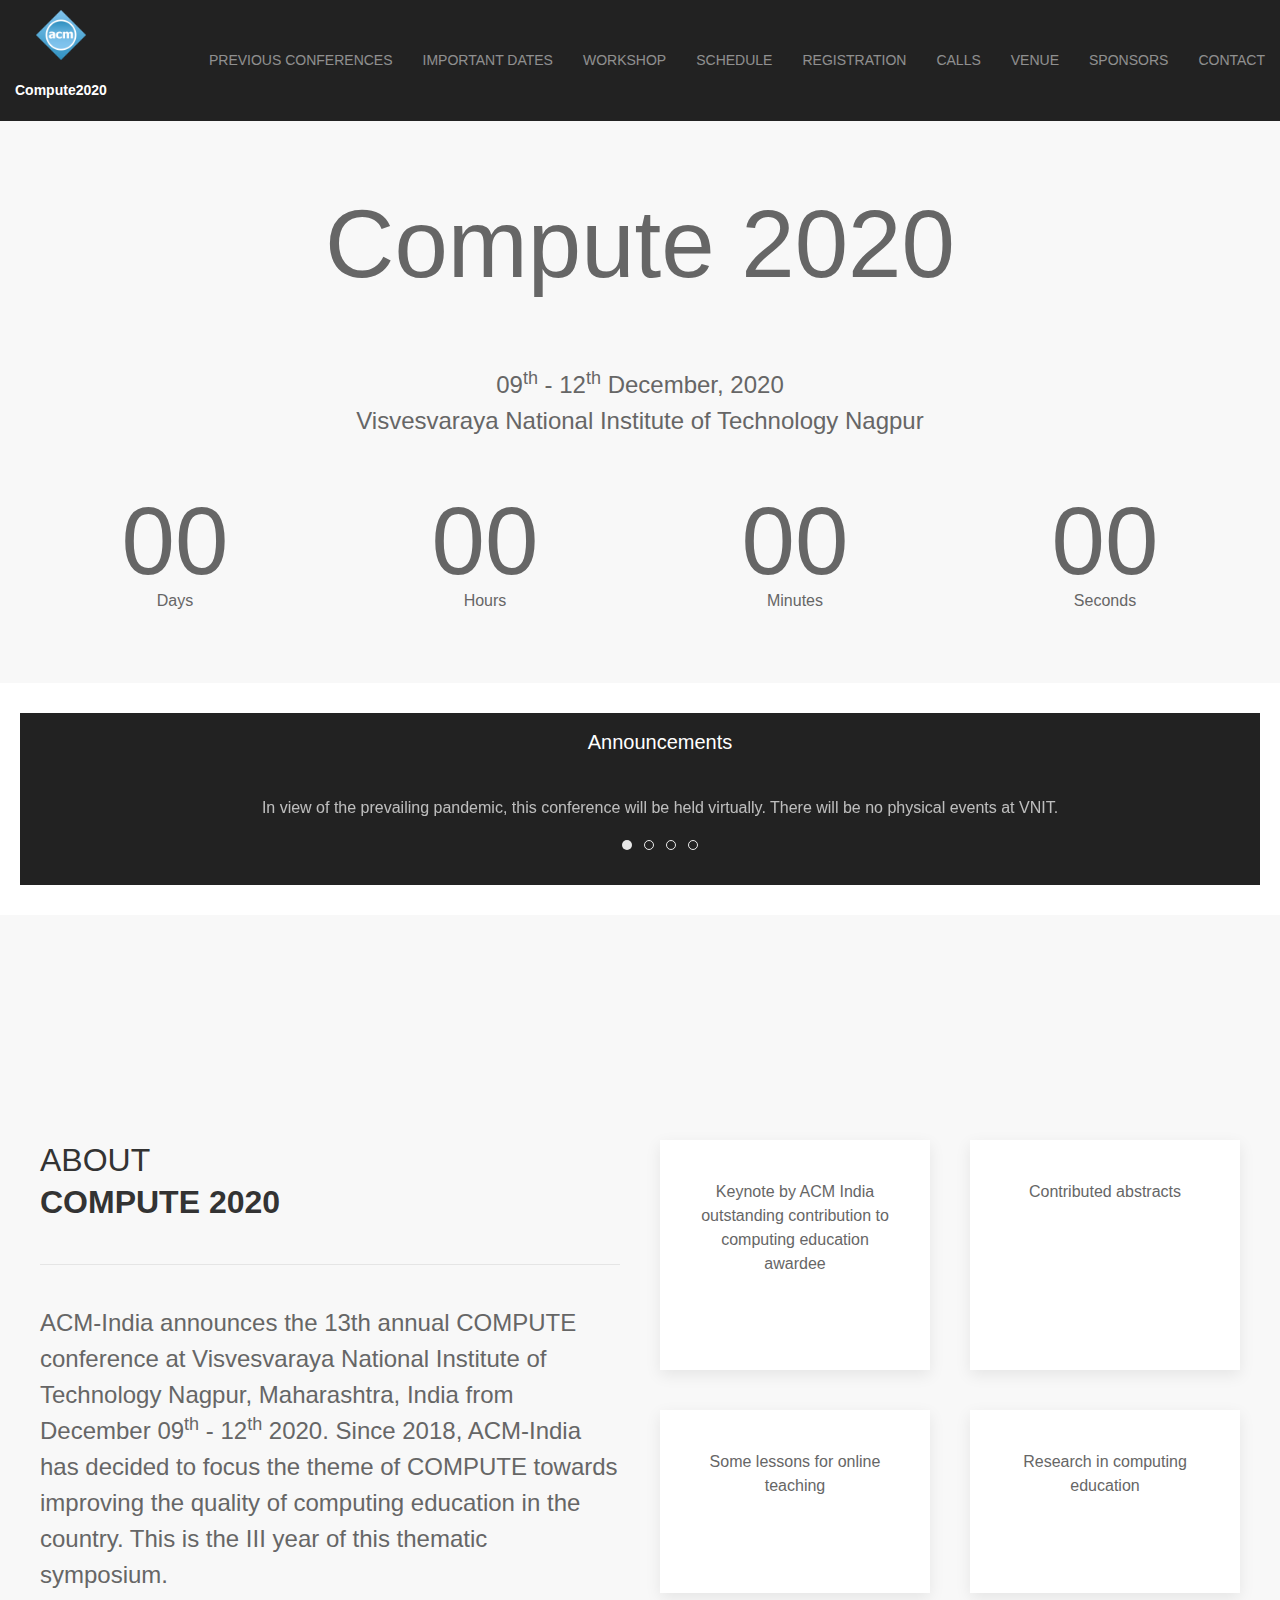
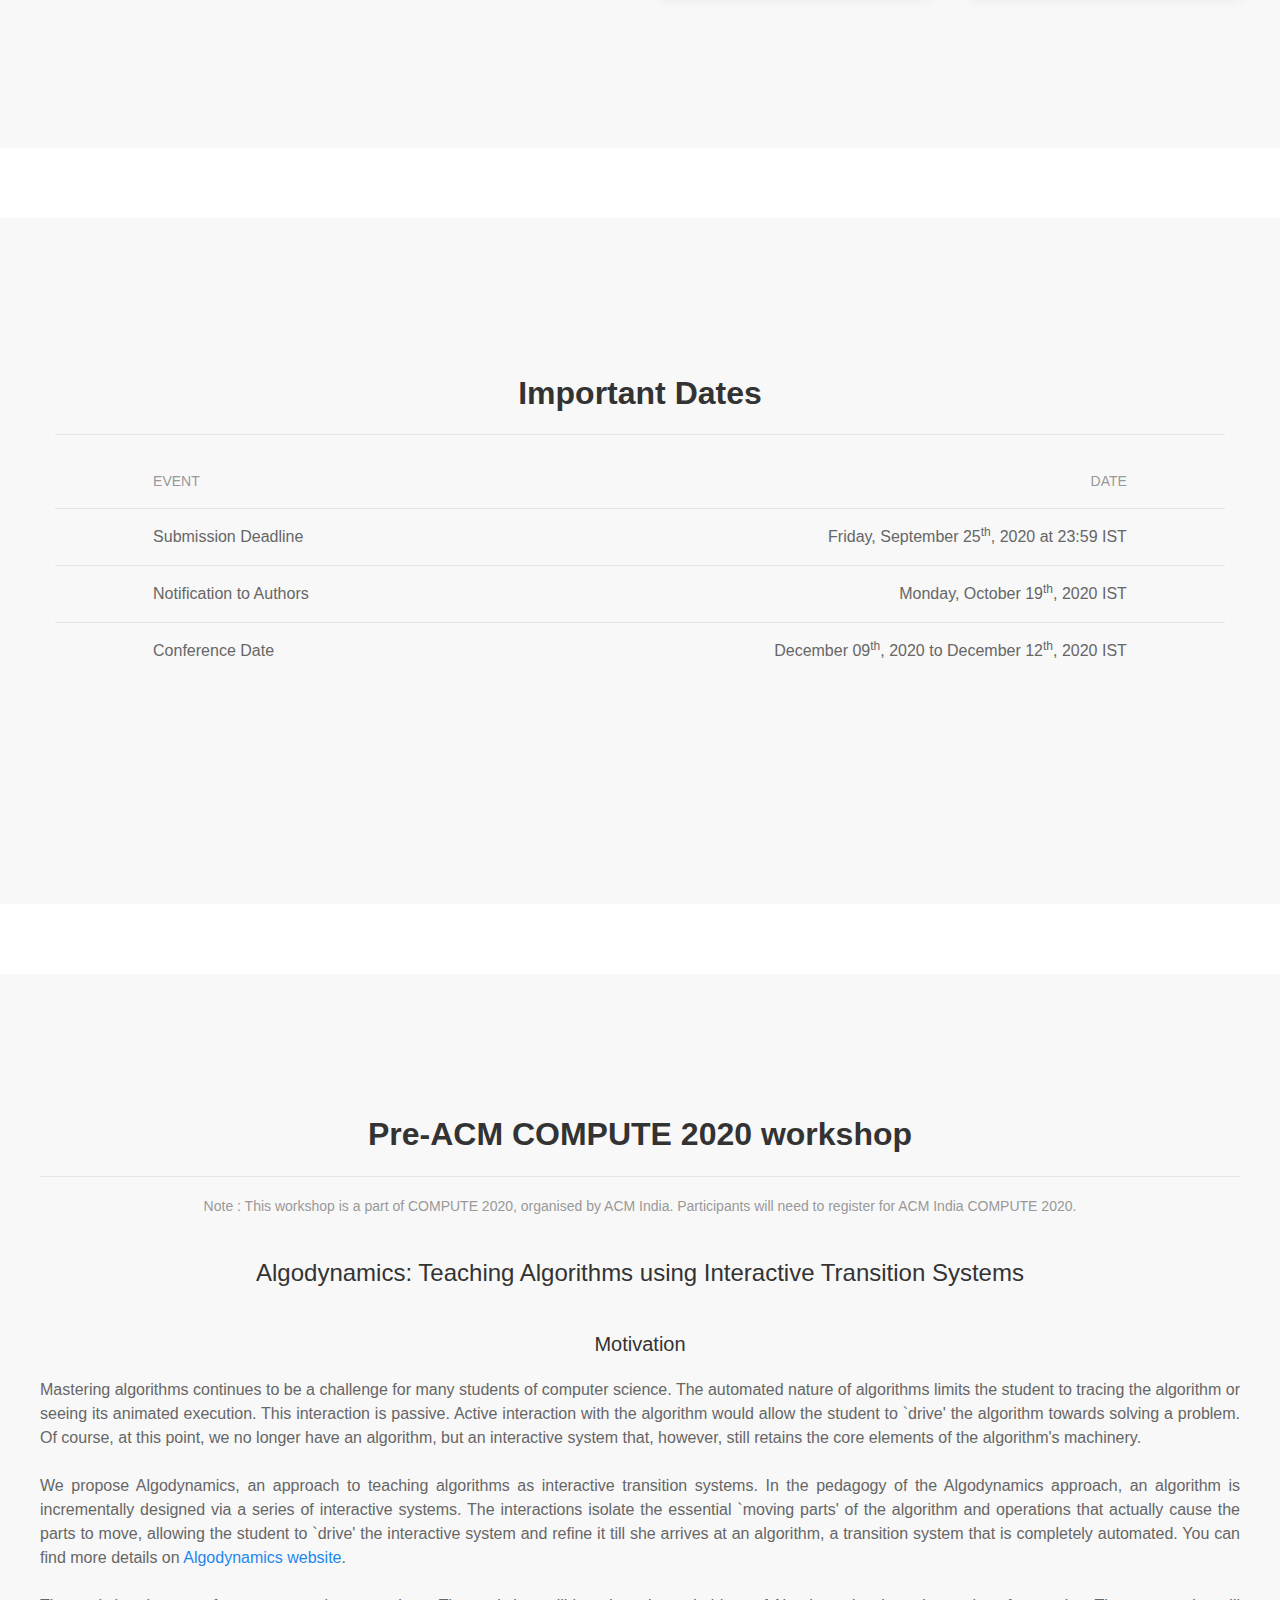
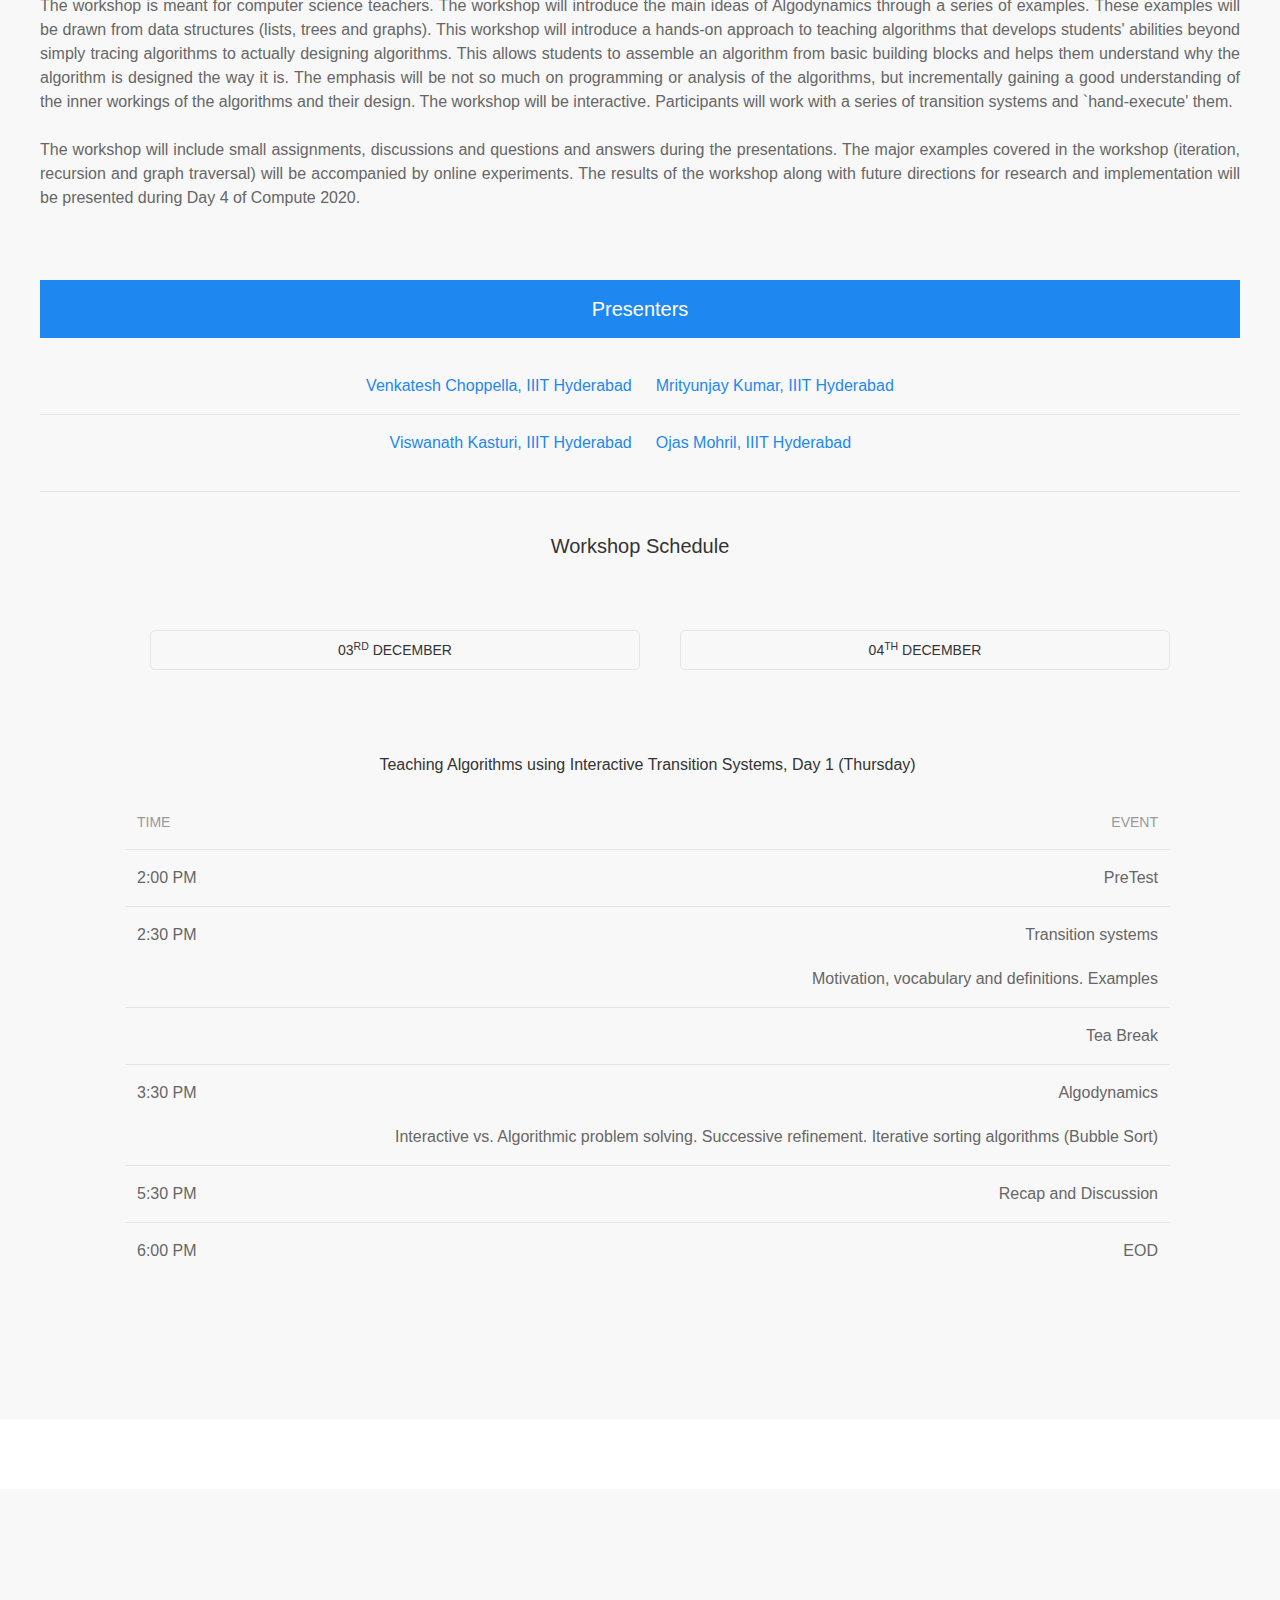
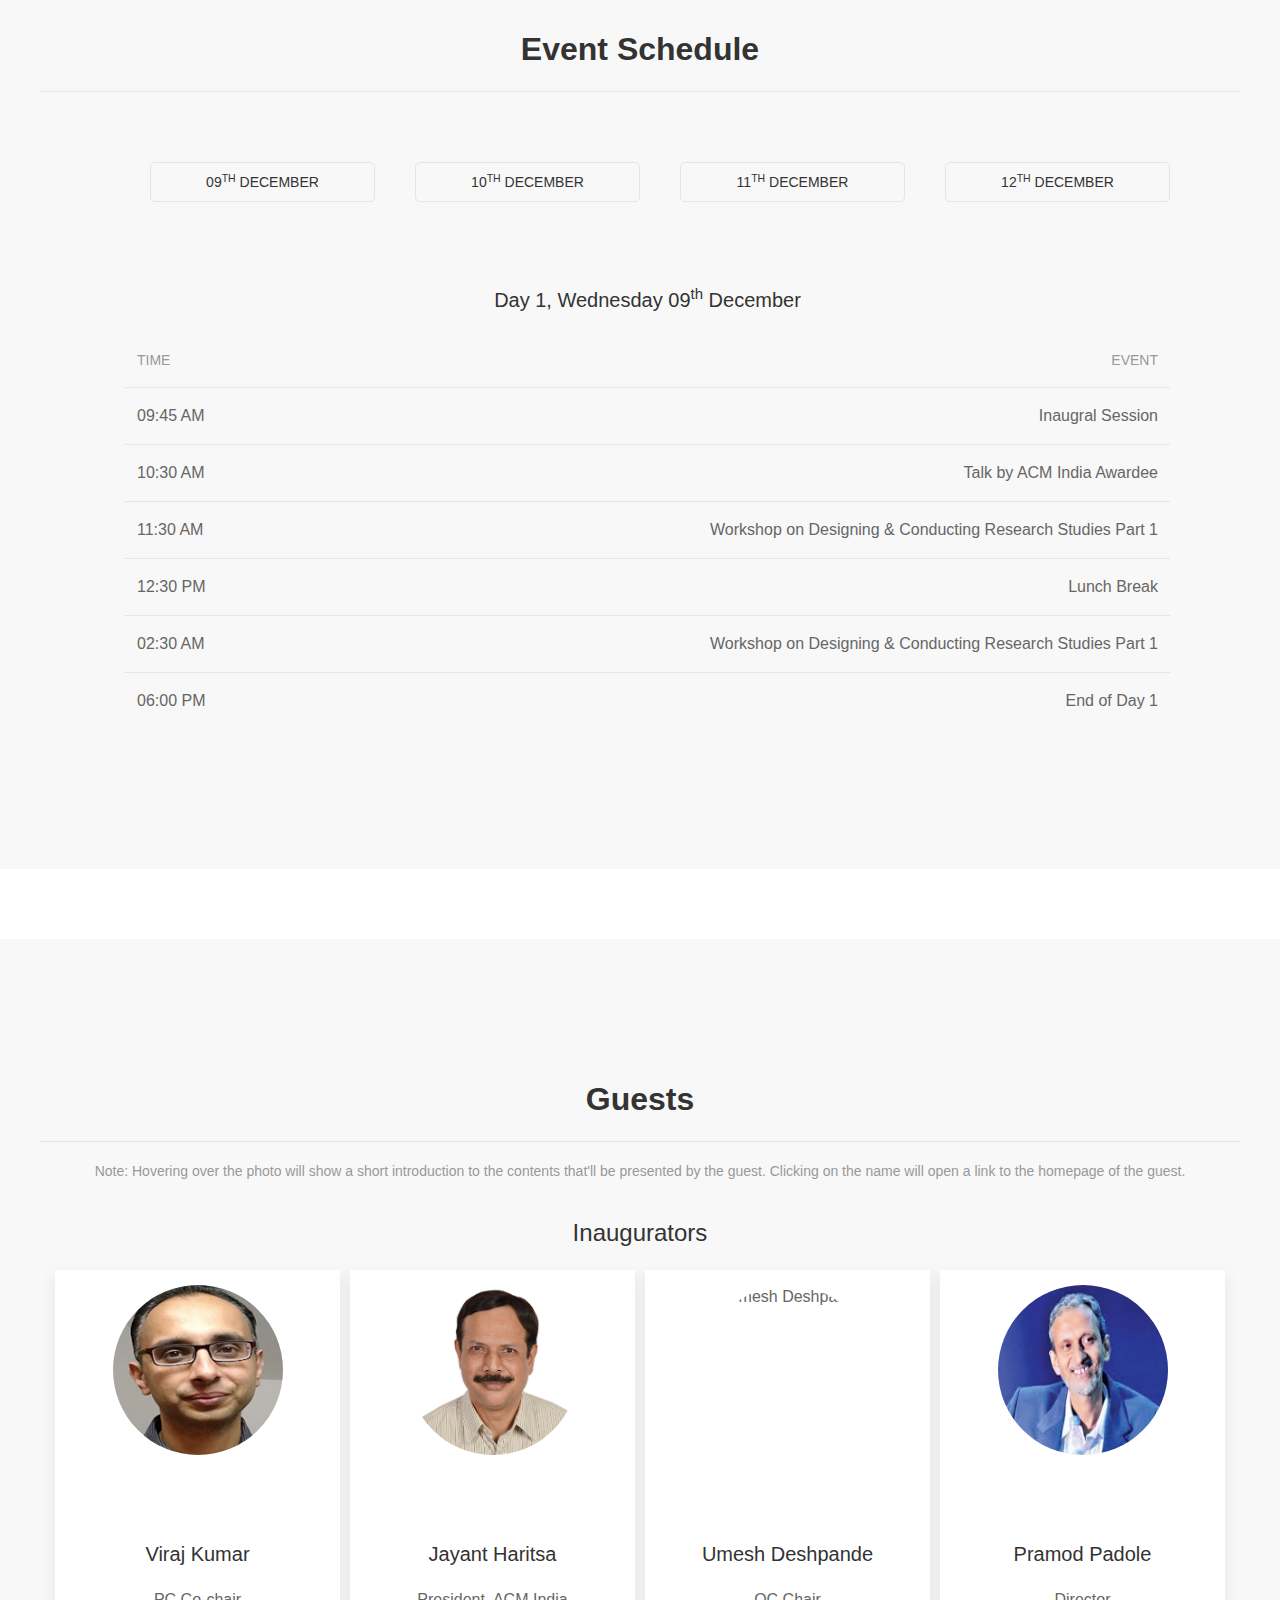
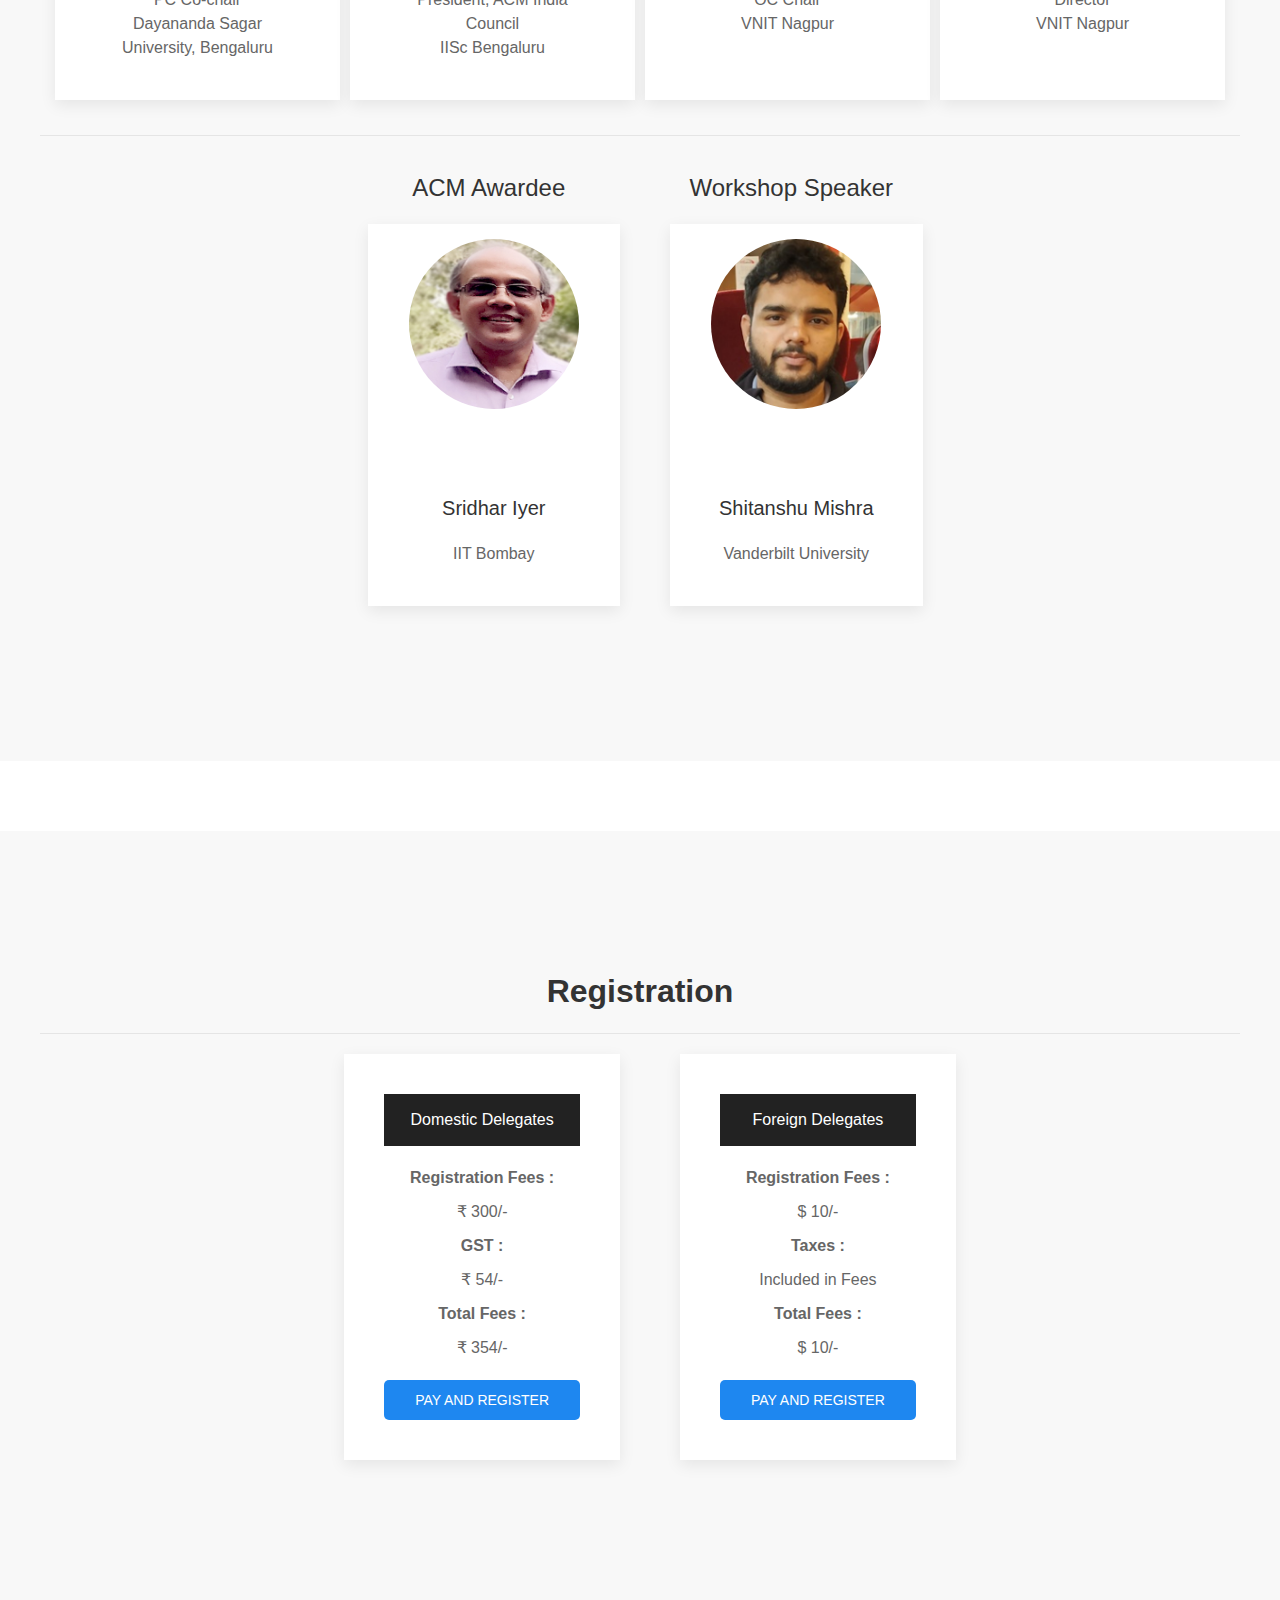
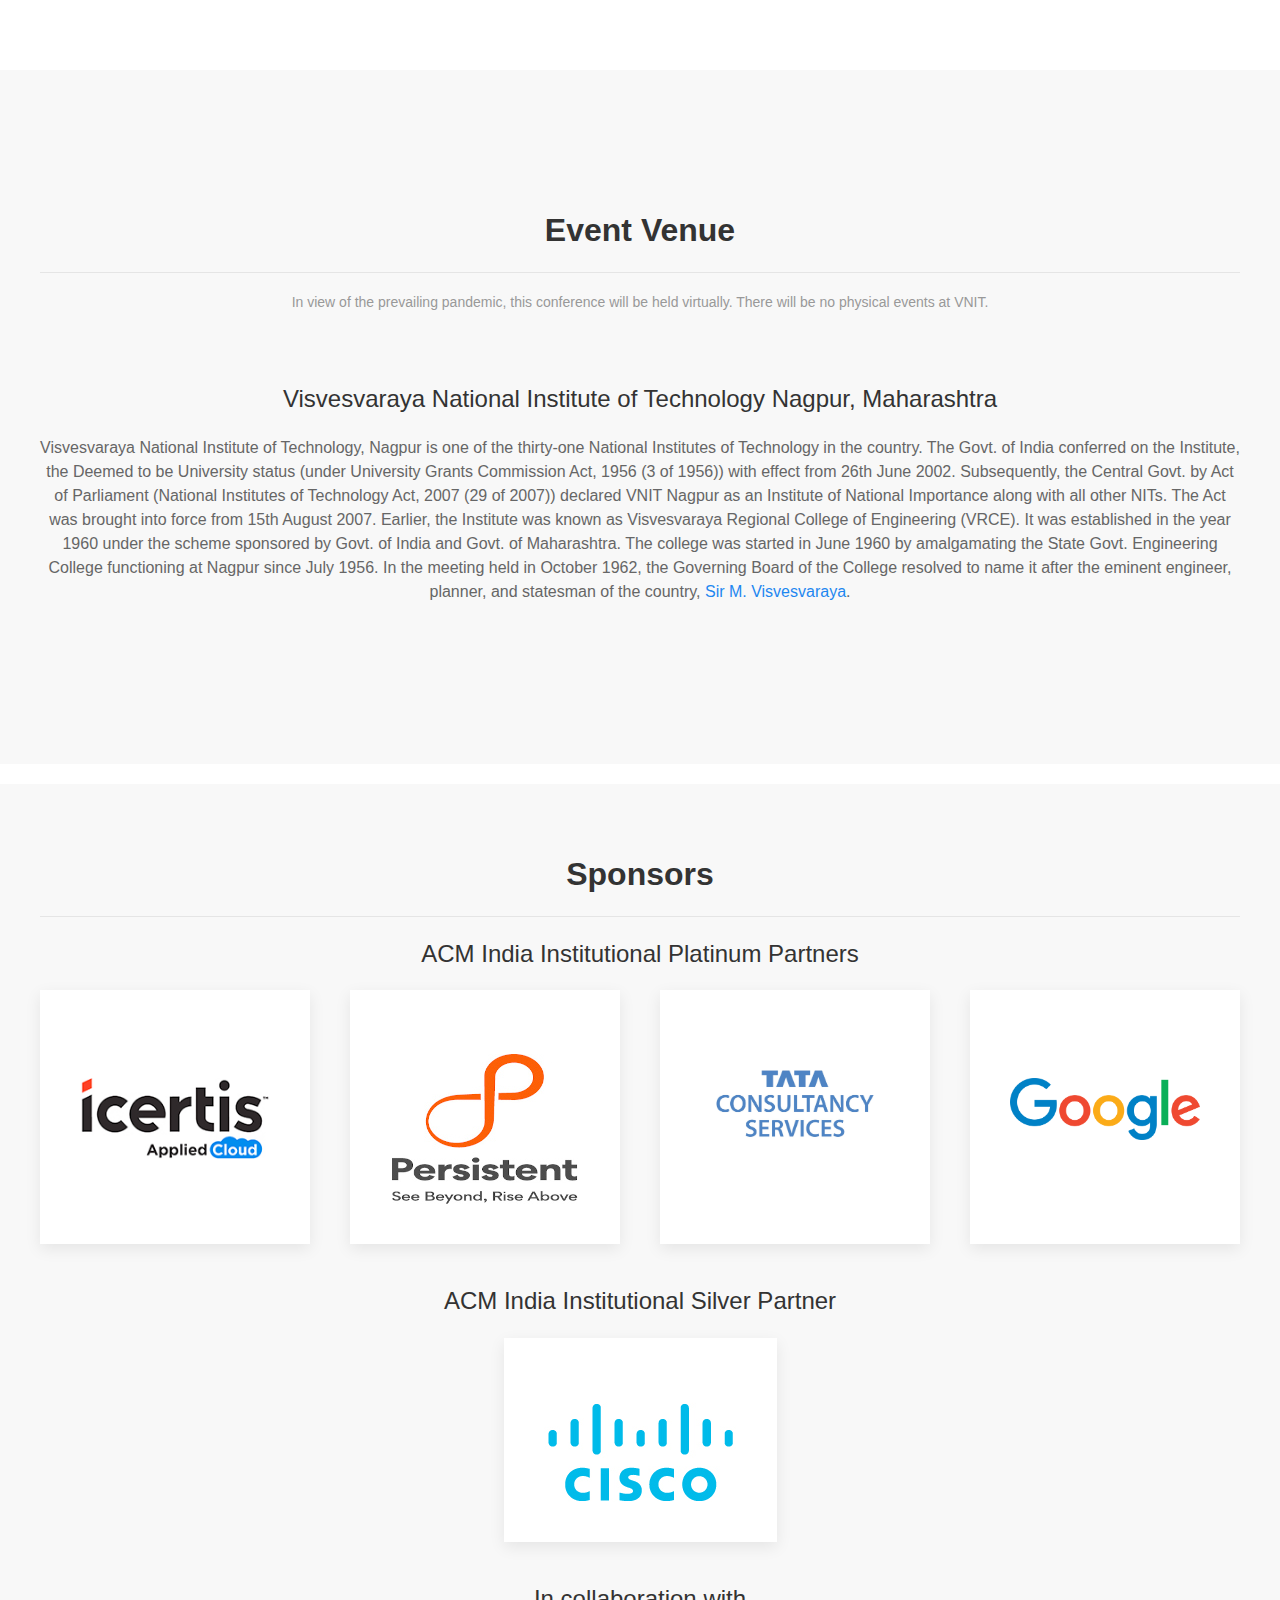
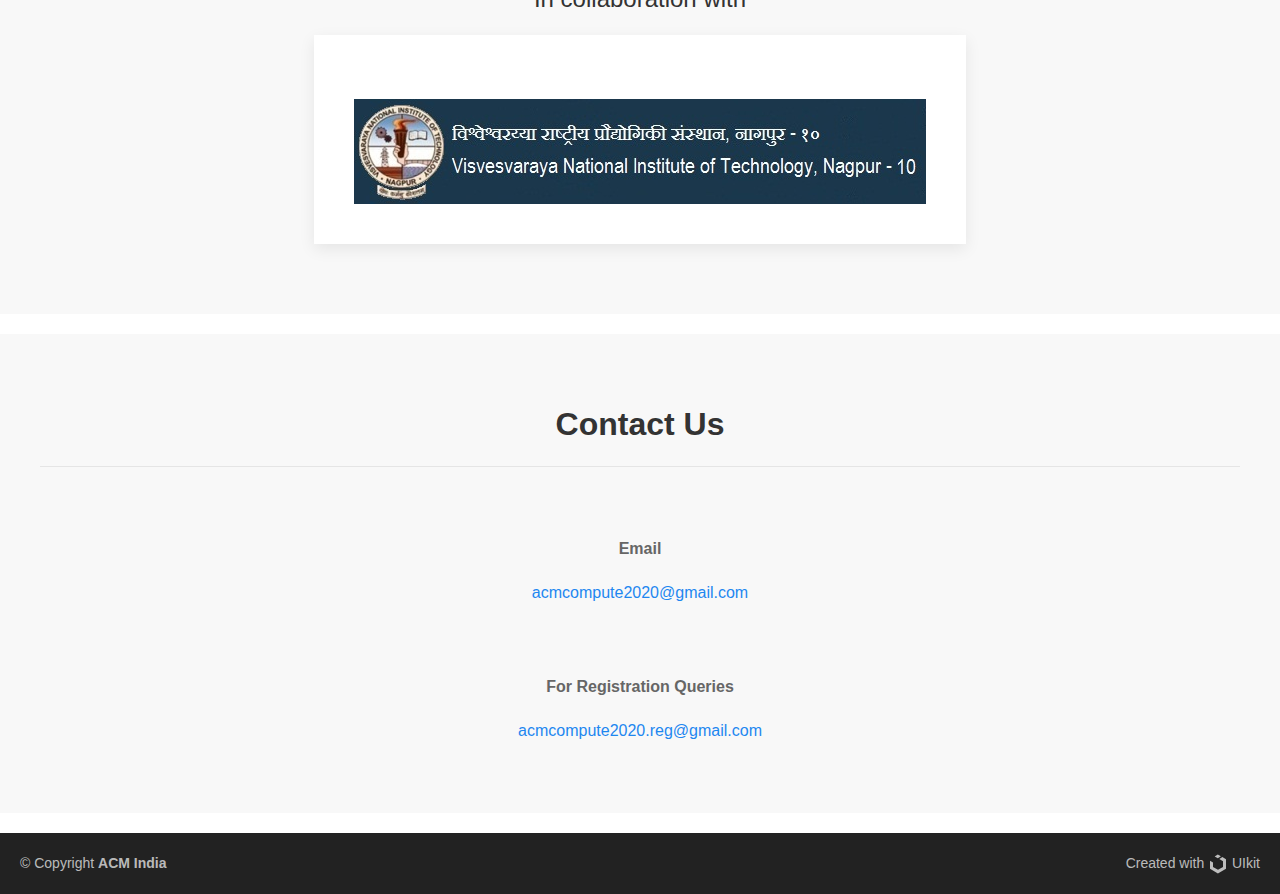
==== commit 93ba9ba3: "completed the disscussed changes" ====
--- a/compute_2020_uikit_final.html
+++ b/compute_2020_uikit_final.html
@@ -14,60 +14,67 @@
 <!-- navigation bar -->
 <header class="uk-section-secondary uk-section-xsmall uk-light" uk-sticky="sel-target: .uk-navbar-container; cls-active: uk-navbar-sticky" uk-grid> 
    	<div class="uk-width-expand uk-padding-remove">
-	<nav class="uk-navbar-container uk-navbar-transparent" uk-navbar>
-	<div class="uk-navbar-center">
-		<div class="uk-navbar-item uk-text-center uk-text-middle uk-margin-small-top">
-			<a href="#"><img src="./images/acm-logo.png" width="50" alt="" title="">
-			<p class="uk-text-bold">Compute<span>2020</span></p></a>
-        	<div>
-        </div>
-
-        <ul class="uk-navbar-nav uk-visible@m">
-	          <li><a href="http://www.acm-compute.in/2020/">Previous Conferences</a>
-	            <div class="uk-navbar-dropdown" uk-dropdown="animation: uk-animation-slide-top-small; duration: 1000">
-	            	<ul class="uk-nav uk-navbar-dropdown-nav">
-	              		<li><a href=""><button class="uk-button uk-button-secondary uk-border-rounded">2018</button></a></li>
-	              		<li class="uk-nav-divider"></li>
-	              		<li><a href=""><button class="uk-button uk-button-secondary uk-border-rounded">2019</button></a></li>
-	              	</ul>
-	            </div>
-	          </li>
-	          <li><a href="#important-dates">Important Dates</a></li>
-	        <!--  <li><a href="#speakers">Speakers</a></li> -->
-			  <li><a href="">Committee</a></li>							
-			  <li><a href="#workshop">Workshop</a></li>
-	          <li><a href="#schedule">Schedule</a></li>
-		      <li><a href="#register">Registration</a></li>
-	          <li><a href="#venue">Calls</a>
-	            <div class="uk-navbar-dropdown" uk-dropdown="animation: uk-animation-slide-top-small; duration: 1000">
-	            	<ul class="uk-nav uk-navbar-dropdown-nav">
-	              		<li><a href=""><button class="uk-button uk-button-secondary uk-border-rounded">Area of Focus</button></a></li>
-	              		<li class="uk-nav-divider"></li>
-	              		<li><a href=""><button class="uk-button uk-button-secondary uk-border-rounded">Abstract Format and Submission</button></a></li>
-	              	</ul>
-	           <!--   <a href="./local_files/COMPUTE19Brochure.pdf" target="_blank" rel="noopener">Download Call for abstract
-	                brochure</a>
-	              <a href="./pages/accepted-papers.html">Accepted Papers</a> -->
-	            </div>
-	          </li>
-	          <li><a href="#venue">Venue </a></li>
-	          <li><a href="#supporters">Sponsors</a></li>
-	          <li><a href="#contact">Contact</a></li>
-	      <!--    <li class="buy-tickets"><a href="./pages/registration.html">Register</a></li> -->
-        </ul>
+		<nav class="uk-navbar-container uk-navbar-transparent" uk-navbar>
+			<div class="uk-navbar-left">
+				<div class="uk-navbar-item uk-text-center uk-text-middle uk-margin-small-top">
+					<a href="#"><img src="./images/acm-logo.png" width="50" alt="" title="">
+					<p class="uk-text-bold">Compute<span>2020</span></p></a>
+				</div>
+			</div>
+			<div class="uk-navbar-right">
+				<ul class="uk-navbar-nav uk-visible@m">
+					<li><a href="http://www.acm-compute.in/2020/">Previous Conferences</a>
+						<div class="uk-navbar-dropdown" uk-dropdown="animation: uk-animation-slide-top-small; duration: 1000">
+							<ul class="uk-nav uk-navbar-dropdown-nav">
+								<li><a href=""><button class="uk-button uk-button-secondary uk-border-rounded">2018</button></a></li>
+								<li class="uk-nav-divider"></li>
+								<li><a href=""><button class="uk-button uk-button-secondary uk-border-rounded">2019</button></a></li>
+							</ul>
+						</div>
+					</li>
+					<li><a href="#important-dates">Important Dates</a></li>
+					<!--  <li><a href="#speakers">Speakers</a></li> -->
+					<!-- <li><a href="">Committee</a></li>							 -->
+					<li><a href="#workshop">Workshop</a></li>
+					<li><a href="#schedule">Schedule</a></li>
+					<li><a href="#register">Registration</a></li>
+					<li><a href="#venue">Calls</a>
+						<div class="uk-navbar-dropdown" uk-dropdown="animation: uk-animation-slide-top-small; duration: 1000">
+							<ul class="uk-nav uk-navbar-dropdown-nav">
+								<li><a href=""><button class="uk-button uk-button-secondary uk-border-rounded">Area of Focus</button></a></li>
+								<li class="uk-nav-divider"></li>
+								<li><a href=""><button class="uk-button uk-button-secondary uk-border-rounded">Abstract Format and Submission</button></a></li>
+							</ul>
+					<!--   <a href="./local_files/COMPUTE19Brochure.pdf" target="_blank" rel="noopener">Download Call for abstract
+							brochure</a>
+						<a href="./pages/accepted-papers.html">Accepted Papers</a> -->
+						</div>
+					</li>
+					<li><a href="#venue">Venue </a></li>
+					<li><a href="#supporters">Sponsors</a></li>
+					<li><a href="#contact">Contact</a></li>
+				<!--    <li class="buy-tickets"><a href="./pages/registration.html">Register</a></li> -->
+				</ul>
+			</div>
+		</nav>
     </div>   
-</nav>
-</div>
-<div class="uk-hidden@m uk-width-auto uk-padding-remove uk-margin-right uk-align-center ">
-   <a href="#offcanvas-usage" uk-toggle><span uk-navbar-toggle-icon></span></a>
-</div> 
+	<div class="uk-hidden@m uk-width-auto uk-padding-remove uk-margin-right uk-align-center ">
+		<a href="#offcanvas-usage" uk-toggle><span uk-navbar-toggle-icon></span></a>
+	</div> 
 </header>
       
 
 
 <!-- navigation bar end -->
 
-
+<!-- For creating a to-up icon -->
+<!-- <a href="" uk-sticky="top: #about;" class="uk-position-bottom-right">
+	<svg height="50" width="50" class="uk-position-bottom-right uk-position-fixed">
+		<circle cx="25" cy="25" r="20" stroke="none" stroke-width="1.5" fill="white" />
+		<line x1="12.5" y1="32" x2="25" y2="13.25" style="stroke:#1e87f0;stroke-width:2.5" />
+        <line x1="25" y1="13.25" x2="37.5" y2="32" style="stroke:#1e87f0;stroke-width:2.5" />
+	</svg>
+</a> -->
 
 
 <div class="uk-section uk-section-muted uk-align-center uk-text-center uk-margin-remove-top">
@@ -119,7 +126,7 @@
 
     <div class="uk-position-relative uk-visible-toggle uk-light" tabindex="-1">
 
-        <ul class="uk-slider-items uk-child-width-1-2@s uk-grid">
+        <ul class="uk-slider-items uk-child-width-1-1@s uk-grid">
             <li>
 				In view of the prevailing pandemic, 
 				this conference will be held virtually. 
@@ -164,6 +171,7 @@
 			<div class="uk-grid-match uk-child-width-1-2 uk-margin-large-top" uk-grid>
 				<div class="">
 				<h2>ABOUT<br><b>COMPUTE 2020</b></h2>
+				<hr>
 				<p class="uk-text-large">ACM-India announces the 13th annual COMPUTE conference at Visvesvaraya National Institute of Technology Nagpur, Maharashtra, India from December 09<sup>th</sup> - 12<sup>th</sup> 2020. Since 2018, ACM-India has decided to focus the theme of COMPUTE towards improving the quality
 				  of computing education in the country.  This is the III year of this thematic symposium.</p>
 				</div>
@@ -207,7 +215,7 @@
 	<div class="uk-padding-small">
 		<div class="uk-container uk-text-center uk-margin-large">
 			<h2 class="uk-text-bold">Important Dates</h2>
-
+			<hr>
 			<table class="uk-table uk-table-hover uk-table-divider">
 				<thead>
 					<tr>
@@ -257,21 +265,38 @@
 
 <!-- Workshop Section -->
 
-<div id="workshop" class="uk-section uk-section-muted uk-margin">
+<div id="workshop" class="uk-section uk-section-large uk-section-muted uk-margin-large">
 	<div class="uk-container uk-text-center">
 		<div>
-		<h2>Pre- ACM COMPUTE 2020 workshop</h2>
-		<p>The workshop is part of COMPUTE 2020, organised by ACM India. Participants will need to register for ACM India COMPUTE 2020.</p>
-
-		<h4>Algodynamics: Teaching Algorithms using Interactive Transition Systems</h4>
-		<h4>MOTIVATION</h4>
-		<p style="text-align:justify;">Mastering algorithms continues to be a challenge for many students of computer science. The automated nature of algorithms limits the student to tracing the algorithm or seeing its animated execution. This interaction is passive. Active interaction with the algorithm would allow the student to `drive' the algorithm towards solving a problem. Of course, at this point, we no longer have an algorithm, but an interactive system that, however, still retains the core elements of the algorithm's machinery.<br><br>
-		We propose Algodynamics, an approach to teaching algorithms as interactive transition systems. In the pedagogy of the Algodynamics approach, an algorithm is incrementally designed via a series of interactive systems. The interactions isolate the essential `moving parts' of the algorithm and operations that actually cause the parts to move, allowing the student to `drive' the interactive system and refine it till she arrives at an algorithm, a transition system that is completely automated. You can find more details on Algodynamics website (https://algodynamics.gitlab.io).<br><br>
-		The workshop is meant for computer science teachers. The workshop will introduce the main ideas of Algodynamics through a series of examples. These examples will be drawn from data structures (lists, trees and graphs).   This workshop will introduce a hands-on approach to teaching algorithms that develops students' abilities beyond simply tracing algorithms to actually designing algorithms.  This allows students to assemble an algorithm from basic building blocks and helps them understand why the algorithm is designed the way it is.  The emphasis will be not so much on programming or analysis of the algorithms, but incrementally gaining a good understanding of the inner workings of the algorithms and their design.
-		The workshop will be interactive. Participants will work with a series of transition systems and `hand-execute' them. 
-		<br><br>
-		The workshop will include small assignments, discussions and questions and answers during the presentations. The major examples covered in the workshop (iteration, recursion and graph traversal) will be accompanied by online experiments.
-		The results of the workshop along with future directions for research and implementation will be presented during Day 4 of Compute 2020.
+		<h2 class="uk-text-bold">Pre-ACM COMPUTE 2020 workshop</h2>
+		<hr>
+		<p class="uk-text-meta">Note : This workshop is a part of COMPUTE 2020, organised by ACM India. Participants will need to register for ACM India COMPUTE 2020.</p>
+
+		<h3>Algodynamics: Teaching Algorithms using Interactive Transition Systems</h3>
+		<h4>Motivation</h4>
+		<p style="text-align:justify;">
+			Mastering algorithms continues to be a challenge for many students of computer science. 
+			The automated nature of algorithms limits the student to tracing the algorithm or seeing its animated execution. 
+			This interaction is passive. Active interaction with the algorithm would allow the student to `drive' the algorithm towards solving a problem. 
+			Of course, at this point, we no longer have an algorithm, but an interactive system that, however, still retains the core elements of the algorithm's machinery.
+			<br><br>
+			We propose Algodynamics, an approach to teaching algorithms as interactive transition systems. 
+			In the pedagogy of the Algodynamics approach, an algorithm is incrementally designed via a series of interactive systems. 
+			The interactions isolate the essential `moving parts' of the algorithm and operations that actually cause the parts to move, 
+			allowing the student to `drive' the interactive system and refine it till she arrives at an algorithm, 
+			a transition system that is completely automated. You can find more details on <a href="https://algodynamics.gitlab.io">Algodynamics website</a>.
+			<br><br>
+			The workshop is meant for computer science teachers. 
+			The workshop will introduce the main ideas of Algodynamics through a series of examples. 
+			These examples will be drawn from data structures (lists, trees and graphs). 
+			This workshop will introduce a hands-on approach to teaching algorithms that develops students' abilities beyond simply tracing algorithms to actually designing algorithms.  
+			This allows students to assemble an algorithm from basic building blocks and helps them understand why the algorithm is designed the way it is.  
+			The emphasis will be not so much on programming or analysis of the algorithms, but incrementally gaining a good understanding of the inner workings of the algorithms and their design.
+			The workshop will be interactive. Participants will work with a series of transition systems and `hand-execute' them. 
+			<br><br>
+			The workshop will include small assignments, discussions and questions and answers during the presentations. 
+			The major examples covered in the workshop (iteration, recursion and graph traversal) will be accompanied by online experiments.
+			The results of the workshop along with future directions for research and implementation will be presented during Day 4 of Compute 2020.
 		</p>
 		</div>
 
@@ -280,20 +305,24 @@
 		</div>
 		<table class="uk-table uk-table-divider">
 			<tbody>
-			<tr>
-				<td><a href="https://faculty.iiit.ac.in/~venkatesh.choppella/">Venkatesh Choppella, IIIT Hyderabad</a></td>
-				<td><a href="https://serc.iiit.ac.in/personal/k.viswanath">Viswanath Kasturi, IIIT Hyderabad</a></td>
-			</tr>
-			<tr>
-				<td><a href="https://in.linkedin.com/in/mrityunjaykumar">Mrityunjay Kumar, IIIT Hyderabad</a></td>
-				<td><a href="https://in.linkedin.com/in/ojas-mohril-973984a2" class="text-success">Ojas Mohril, IIIT Hyderabad</a></td>
-			</tr>
+				<tr>
+					<td class="uk-text-right"><a href="https://faculty.iiit.ac.in/~venkatesh.choppella/">Venkatesh Choppella, IIIT Hyderabad</a></td>
+					<td class="uk-text-left"><a href="https://in.linkedin.com/in/mrityunjaykumar">Mrityunjay Kumar, IIIT Hyderabad</a></td>
+					<td></td>
+				</tr>
+				<tr>
+					<td class="uk-text-right"><a href="https://serc.iiit.ac.in/personal/k.viswanath">Viswanath Kasturi, IIIT Hyderabad</a></td>
+					<td class="uk-text-left"><a href="https://in.linkedin.com/in/ojas-mohril-973984a2">Ojas Mohril, IIIT Hyderabad</a></td>
+					<td></td>
+				</tr>
 			</tbody>
 		</table>
 
+		<hr>
 
 
 		<!-- nav thingy -->
+		<h4>Workshop Schedule</h4>
 		<div class="uk-grid-match uk-child-width-1-2 uk-margin-large-left uk-margin-large-right uk-margin-large-top" uk-grid uk-switcher="animation: uk-animation-fade; toggle: > *">
 		    <div><button class="uk-button uk-button-default uk-border-rounded" type="button">03<sup>rd</sup> December</button></div>
 		    <div><button class="uk-button uk-button-default uk-border-rounded" type="button">04<sup>th</sup> December</button></div>
@@ -301,41 +330,47 @@
 
 		<ul class="uk-switcher uk-margin uk-grid-small uk-align-center uk-margin-large-left uk-margin-large-right" uk-grid>
     		<li>
-
+				<br>
+				<h5>Teaching Algorithms using Interactive Transition Systems, Day 1 (Thursday)</h5>
     			<table class="uk-table uk-table-divider uk-table-hover">
     				<thead>
     					<tr>
-    						<td><p>Day 1</p>(Thursday)</td>
-    						<td><h4>Teaching Algorithms using Interactive Transition Systems</h4></td>
+    						<th class="uk-text-left">Time</td>
+    						<th class="uk-text-right">Event</th>
     					</tr>
     				</thead>
-    					<tbody>
-    					<tr>
-    						<td>2:00 PM</td>
-    						<td>PreTest</td>
-    					</tr>
-    					<tr>
-    						<td>2:30 PM</td>
-    						<td><p>Transition systems</p><span>Motivation, vocabulary and definitions. Examples </span></td>
-    					</tr>
-    					<tr>
-    						<td></td>
-    						<td><p>Tea Break</p></td>
-    					</tr>
-    					<tr>
-    						<td>3:30 PM</td>
-    						<td><p>Algodynamics </p>
-			   <span>Interactive vs. Algorithmic problem solving. Successive refinement. Iterative sorting algorithms (Bubble Sort) </span></td>
-    					</tr>
-
-    					<tr>
-    						<td>5:30 PM</td>
-    						<td><p>Recap and Discussion</p></td>
-    					</tr>
-
-    					<tr>
-    						<td>6:00 PM</td>
-    						<td>EOD</td>
+    				<tbody>
+    					<tr>
+    						<td class="uk-text-left">2:00 PM</td>
+    						<td class="uk-text-right">PreTest</td>
+    					</tr>
+    					<tr>
+    						<td class="uk-text-left">2:30 PM</td>
+    						<td class="uk-text-right"><p>Transition systems</p><span>Motivation, vocabulary and definitions. Examples </span></td>
+    					</tr>
+    					<tr>
+    						<td ></td>
+    						<td class="uk-text-right"><p>Tea Break</p></td>
+    					</tr>
+    					<tr>
+    						<td class="uk-text-left">3:30 PM</td>
+    						<td class="uk-text-right">
+								<p>Algodynamics </p>
+			   					<span>
+									Interactive vs. Algorithmic problem solving.
+									Successive refinement. 
+									Iterative sorting algorithms (Bubble Sort) 
+								</span>
+							</td>
+    					</tr>
+    					<tr>
+    						<td class="uk-text-left">5:30 PM</td>
+    						<td class="uk-text-right"><p>Recap and Discussion</p></td>
+    					</tr>
+
+    					<tr>
+    						<td class="uk-text-left">6:00 PM</td>
+    						<td class="uk-text-right">EOD</td>
     					</tr>
     				</tbody>
     			</table>
@@ -344,40 +379,41 @@
     		</li>
 
     		<li>
-
+				<br>
+				<h5>Teaching Algorithms using Interactive Transition Systems, Day 2 (Friday)</h5>
     			<table class="uk-table uk-table-divider uk-table-hover">
     				<thead>
     					<tr>
-    						<td><p>Day 2</p>(Friday)</td>
-    						<td><h4>Teaching Algorithms using Interactive Transition Systems</h4></td>
+    						<th class="uk-text-left">Time</th>
+    						<th class="uk-text-right">Event</th>
     					</tr>
     				</thead>
     					<tbody>
     					<tr>
-    						<td>2:00 PM</td>
-    						<td><p>Recursive Algorithms</p><span>Algorithms on trees, Mergesort </span></td>
-    					</tr>
-    					<tr>
-    						<td>3:00 PM</td>
-    						<td><p>Graph Traversals </p><span>Depth first and Breadth First graph traversal </span></td>
-    					</tr>
-    					<tr>
-    						<td></td>
-    						<td><p>Tea Break</p></td>
-    					</tr>
-    					<tr>
-    						<td>4:15 PM</td>
-    						<td><p>Implementation</p><span>From Transition Systems to their (Python) Implementation </span></td>
-    					</tr>
-
-    					<tr>
-    						<td>5:00 PM</td>
-    						<td><p>Recap and Post-workshop questionnaire</p></td>
-    					</tr>
-
-    					<tr>
-    						<td>6:00 PM</td>
-    						<td>EOD</td>
+    						<td class="uk-text-left">2:00 PM</td>
+    						<td class="uk-text-right"><p>Recursive Algorithms</p><span>Algorithms on trees, Mergesort </span></td>
+    					</tr>
+    					<tr>
+    						<td class="uk-text-left">3:00 PM</td>
+    						<td class="uk-text-right"><p>Graph Traversals </p><span>Depth first and Breadth First graph traversal </span></td>
+    					</tr>
+    					<tr>
+    						<td class="uk-text-left"></td>
+    						<td class="uk-text-right"><p>Tea Break</p></td>
+    					</tr>
+    					<tr>
+    						<td class="uk-text-left">4:15 PM</td>
+    						<td class="uk-text-right"><p>Implementation</p><span>From Transition Systems to their (Python) Implementation </span></td>
+    					</tr>
+
+    					<tr>
+    						<td class="uk-text-left">5:00 PM</td>
+    						<td class="uk-text-right"><p>Recap and Post-workshop questionnaire</p></td>
+    					</tr>
+
+    					<tr>
+    						<td class="uk-text-left">6:00 PM</td>
+    						<td class="uk-text-right">EOD</td>
     					</tr>
     				</tbody>
     			</table>
@@ -396,162 +432,75 @@
 
 
 <!-- Schedule Section -->
-<div id="schedule" class="uk-section uk-section-muted uk-margin">
+<div id="schedule" class="uk-section uk-section-large uk-section-muted uk-margin">
 	<div class="uk-container uk-text-center">
 		<div>
-			<h2>Event Schedule</h2>
-			*Hovering over the photo will show a short bio. 
-		  Hovering over the title will show Abstract. 
-		  Clicking on the name will open a link to the homepage.*
+			<h2 class="uk-text-bold">Event Schedule</h2>
+			<hr>
 		</div>
 
 
 	<!-- nav thingy -->
 	<div class="uk-grid-match uk-child-width-1-4 uk-margin-large-left uk-margin-large-right uk-margin-large-top" uk-grid uk-switcher="animation: uk-animation-fade; toggle: > *">
-	    <div><button class="uk-button uk-button-default uk-border-rounded" type="button">09<sup>th</sup> December</button></div>
-	    <div><button class="uk-button uk-button-default uk-border-rounded" type="button">10<sup>th</sup> December</button></div>
-	    <div><button class="uk-button uk-button-default uk-border-rounded" type="button">11<sup>th</sup> December</button></div>
-	    <div><button class="uk-button uk-button-default uk-border-rounded" type="button">12<sup>th</sup> December</button></div>
+	    <div><button class="uk-button uk-button-default uk-border-rounded uk-text-truncate" type="button">09<sup>th</sup> December</button></div>
+	    <div><button class="uk-button uk-button-default uk-border-rounded uk-text-truncate" type="button">10<sup>th</sup> December</button></div>
+	    <div><button class="uk-button uk-button-default uk-border-rounded uk-text-truncate" type="button">11<sup>th</sup> December</button></div>
+	    <div><button class="uk-button uk-button-default uk-border-rounded uk-text-truncate" type="button">12<sup>th</sup> December</button></div>
 	</div>
 
 	<ul class="uk-switcher uk-margin uk-grid-small uk-align-center uk-margin-large-left uk-margin-large-right" uk-grid>
 		<li>
+			<br>
+			<h4>Day 1, Wednesday 09<sup>th</sup> December</h4>
 			<table class="uk-table uk-table-divider uk-table-hover">
     				<thead>
     					<tr>
-    						<td><p>Day 1</p>(Wednesday)</td>
-    						<td><h4>Inaugural, Awardee Talk, Workshop</h4></td>
+    						<th class="uk-text-left">Time</th>
+    						<th class="uk-text-right">Event</th>
     					</tr>
     				</thead>
     					<tbody>
     					<tr>
-    						<td>09:45 AM</td>
-    						<td>
-	    						<h4>Inaugral Session</h4>
-
-	    						<ul class="uk-list" uk-margin>
-
-								    <li>
-								    	<div><img class="uk-border-circle" src="./images/viraj.png" alt="Viraj Kumar" width="100"></div>
-								    	<div>
-								    	<a href="https://www.dsu.edu.in/dr-viraj-kumar" target="_blank" rel="noopener">Viraj Kumar (PC Co-chair)</a><br>Dayananda Sagar University, Bengaluru
-								    	</div>
-								    </li>
-								    <li>
-								    	<div><img class="uk-border-circle" src="./images/harista.jpg" alt="Jayant Harista" width="100"></div>
-								    	<div>
-								    		<a href="https://dsl.cds.iisc.ac.in/~haritsa/" target="_blank" rel="noopener">Jayant Haritsa</a>
-								    		<br>
-								    		President, ACM India Council<br>IISc Bengaluru
-								    	</div>
-								    </li>
-								    
-
-								    <li>
-								    	<div><img class="uk-border-circle" src="./images/uad.jpg" alt="Umesh Deshpande" width="100"></div>
-								    	<div>
-								    		<a href="http://cse.vnit.ac.in/people/uadeshpande/" target="_blank" rel="noopener">Umesh Deshpande (OC Chair)</a>
-								    		<br>
-								    		VNIT Nagpur
-								    	</div>
-								    </li>
-								    
-
-								    <li>
-								    	<div><img class="uk-border-circle" src="./images/padole.jpg" alt="Pramod Padole" width="100"></div>
-								    	<div>
-								    		<a href="http://mec.vnit.ac.in/people/pmpadole/" target="_blank" rel="noopener">Pramod Padole  (Director, VNIT)</a>
-								    		<br>
-								    		VNIT Nagpur
-								    	</div>
-								    </li>
-								</ul>
-
-
-
-
-    						</td>
-    					</tr>
-    					<tr>
-    						<td>10:30 AM</td>
-    						<td>
-	    						<h4><a href="https://india.acm.org/awards/about-outstanding-contribution-to-computing-education-award">Talk by ACM India Outstanding Contribution to Computing Education Awardee</a> </h4>
-
-	    						<ul class="uk-list" uk-margin>
-
-								    <li>
-								    	<div><img class="uk-border-circle" src="./images/sridhar.jpg" alt="" width="100"></div>
-								    	<div>
-								    	<a href="" uk-tooltip="Abstract- In this talk I will start with discussing the levels in moving from teaching courses to educational research. I will present examples of work at each level and requirements for an instructor to transition from one level to another. This may be useful for instructors interested in the scholarship of teaching and learning. I will then discuss some opportunities for computing education research in India, and corresponding research methodologies. This may be useful for practicing instructors as well as students entering the field. I will conclude with some principles for scaling individual efforts to multi-institutional projects.">Computing education research: Opportunities in India</a>
-								    	<br>
-								    	<a href="https://www.cse.iitb.ac.in/~sri/" target="_blank" rel="noopener">Sridhar Iyer</a><br>IIT Bombay
-								    	</div>
-								    </li>
-								 </ul>
-
+    						<td class="uk-text-left">09:45 AM</td>
+    						<td class="uk-text-right uk-table-link">
+								<a href="#inaugurators" class="uk-link-reset">
+									Inaugral Session
+								</a>
 							</td>
     					</tr>
     					<tr>
-    						<td>11:30</td>
-    						<td>
-	    						<h4 uk-tooltip="Abstract of the workshop- Many educators and scientists support the view that critical reflection is a necessary characteristic of self-driven successful teachers. Critical reflection enables the teachers to understand their students and dynamic learning needs better and improve their learning performances. In this workshop, we would provide hands-on training to the CS teachers on classroom action research as a formal tool to perform critical reflections.  The workshop would cover the following topics-  
-	    						(1)Critical reflection for CS teachers. 
-	    						(2) Action research as a tool to do critical reflection. 
-	    						(3) Converting ideas to formal research. 
-	    						(4) Resources for further action research. 
-	    						Due to COVID-19 travel restrictions, this would be an online workshop.">Workshop on Designing &amp; Conducting Research Studies Part 1</h4>
-
-	    						<ul class="uk-list" uk-margin>
-
-								    <li>
-								    	<div><a href="https://sites.google.com/view/actionresearchworkshop/team"> <img class="uk-border-circle" src="./images/shitanshu.jpg" alt="" width="100" title="*Bio and photos can be found on the workshop homepage here:*https://sites.google.com/view/actionresearchworkshop/team"></a></div>
-
-								    	<div>
-								    	<a href="https://my.vanderbilt.edu/shitanshu/" target="_blank" rel="noopener">Shitanshu Mishra</a><br>
-								    	Vanderbilt University
-								    	<br>
-								    	IIT Bombay
-								    	</div>
-								    </li>
-								 </ul>
-
+    						<td class="uk-text-left">10:30 AM</td>
+							<td class="uk-text-right uk-table-link">
+								<a href="#acm_awardee" class="uk-link-reset">
+									Talk by ACM India Awardee
+								</a>
 							</td>
     					</tr>
     					<tr>
-    						<td>12:30 PM</td>
-    						<td><h4>Lunch Break</h4></td>
-    					</tr>
-
-    					<tr>
-    						<td>02:30</td>
-    						<td>
-	    						<h4 uk-tooltip="Abstract of the workshop- Many educators and scientists support the view that critical reflection is a necessary characteristic of self-driven successful teachers. Critical reflection enables the teachers to understand their students and dynamic learning needs better and improve their learning performances. In this workshop, we would provide hands-on training to the CS teachers on classroom action research as a formal tool to perform critical reflections.  The workshop would cover the following topics-  
-	    						(1)Critical reflection for CS teachers. 
-	    						(2) Action research as a tool to do critical reflection. 
-	    						(3) Converting ideas to formal research. 
-	    						(4) Resources for further action research. 
-	    						Due to COVID-19 travel restrictions, this would be an online workshop.">Workshop on Designing &amp; Conducting Research Studies Part 2</h4>
-
-	    						<ul class="uk-list" uk-margin>
-
-								    <li>
-								    	<div><a href="https://sites.google.com/view/actionresearchworkshop/team"> <img class="uk-border-circle" src="./images/shitanshu.jpg" alt="" width="100" title="*Bio and photos can be found on the workshop homepage here:*https://sites.google.com/view/actionresearchworkshop/team"></a></div>
-
-								    	<div>
-								    	<a href="https://my.vanderbilt.edu/shitanshu/" target="_blank" rel="noopener">Shitanshu Mishra</a><br>
-								    	Vanderbilt University
-								    	<br>
-								    	IIT Bombay
-								    	</div>
-								    </li>
-								 </ul>
-
+    						<td class="uk-text-left">11:30 AM</td>
+							<td class="uk-text-right uk-table-link">
+								<a href="#workshop_speaker" class="uk-link-reset">
+									Workshop on Designing &amp; Conducting Research Studies Part 1
+								</a>
 							</td>
     					</tr>
-
-    					<tr>
-    						<td>6:00 PM</td>
-    						<td><h4>End of Day - 1</h4></td>
+    					<tr>
+    						<td class="uk-text-left">12:30 PM</td>
+    						<td class="uk-text-right">Lunch Break</td>
+    					</tr>
+
+    					<tr>
+    						<td class="uk-text-left">02:30 AM</td>
+							<td class="uk-text-right uk-table-link">
+								<a href="#workshop_speaker" class="uk-link-reset">
+									Workshop on Designing &amp; Conducting Research Studies Part 1
+								</a>
+							</td>
+    					</tr>
+
+    					<tr>
+    						<td class="uk-text-left">06:00 PM</td>
+    						<td class="uk-text-right">End of Day 1</td>
     					</tr>
     				</tbody>
     			</table>
@@ -571,50 +520,219 @@
 
 <!-- Schedule Section end -->
 
+<!-- Guests Section -->
+<div id="guests" class="uk-section uk-section-large uk-section-muted uk-margin-large">
+	<div class="uk-container uk-text-center">
+		<h2 class="uk-text-bold">Guests</h2>
+		<hr>
+		<p class="uk-text-meta">
+			Note: Hovering over the photo will show a short introduction to the contents that'll be presented by the guest. 
+			Clicking on the name will open a link to the homepage of the guest.
+		</p>
+		<!-- Inaugurator's area -->
+		<div id="inaugurators" class="uk-padding-small">
+			<h3>Inaugurators</h3>
+			<div class="uk-child-width-expand@s" uk-grid>
+				<div class="uk-card uk-card-default uk-margin-medium-left uk-padding-remove">
+					<div class="uk-card-media-top">
+						<img src="./images/viraj.png" alt="Dr. Viraj Kumar" class="uk-border-circle uk-align-center uk-padding-small" width="200" height="200">
+					</div>
+					<div class="uk-card-body uk-text-center">
+						<h4 class="uk-link-heading">
+							<a href="https://www.dsu.edu.in/dr-viraj-kumar" target="_blank" rel="noopener">
+								Viraj Kumar
+							</a>
+						</h4>
+						<p>
+							PC Co-chair
+							<br>
+							Dayananda Sagar University, Bengaluru
+						</p>
+					</div>
+				</div>
+				<div class="uk-card uk-card-default uk-margin-small-left uk-padding-remove">
+					<div class="uk-card-media-top">
+						<img class="uk-border-circle uk-align-center uk-padding-small" src="./images/harista.jpg" alt="Jayant Harista" width="200" height="200">
+					</div>
+					<div class="uk-card-body uk-text-center">
+						<h4 class="uk-link-heading">
+							<a href="https://dsl.cds.iisc.ac.in/~haritsa/" target="_blank" rel="noopener">
+								Jayant Haritsa
+							</a>
+						</h4>
+						<p>
+							President, ACM India Council
+							<br>
+							IISc Bengaluru
+						</p>
+					</div>
+				</div>
+				<div class="uk-card uk-card-default uk-margin-small-left uk-padding-remove">
+					<div class="uk-card-media-top">
+						<img class="uk-border-circle uk-align-center uk-padding-small" src="./images/ud.png" alt="Umesh Deshpande" width="200" height="200">
+					</div>
+					<div class="uk-card-body uk-text-center">
+						<h4 class="uk-link-heading">
+							<a href="http://cse.vnit.ac.in/people/uadeshpande/" target="_blank" rel="noopener">
+								Umesh Deshpande
+							</a>
+						</h4>
+						<p>
+							OC Chair
+							<br>
+							VNIT Nagpur
+						</p>
+					</div>
+				</div>
+				<div class="uk-card uk-card-default uk-margin-small-left uk-padding-remove">
+					<div class="uk-card-media-top">
+						<img class="uk-border-circle uk-align-center uk-padding-small" src="./images/padole.jpg" alt="Pramod Padole" width="200" height="200">
+					</div>
+					<div class="uk-card-body uk-text-center">
+						<h4 class="uk-link-heading">
+							<a href="http://mec.vnit.ac.in/people/pmpadole/" target="_blank" rel="noopener">
+								Pramod Padole
+							</a>
+						</h4>
+						<p>
+							Director
+							<br>
+							VNIT Nagpur
+						</p>
+					</div>
+				</div>
+			</div>
+		</div>
+		<!-- End of Inaugurator's area -->
+		<hr>
+		<!-- ACM Awardee and Workshop Speaker area-->
+		<div class="uk-padding-small" uk-height-match uk-grid>
+			<!-- ACM awardee area -->
+			<div class="uk-width-1-4"></div>
+			<div id="acm_awardee" class="uk-width-1-4">
+				<h3 class="uk-link-heading">
+					<a href="https://india.acm.org/awards/about-outstanding-contribution-to-computing-education-award">
+						ACM Awardee
+					</a>
+				</h3>
+				<div class="uk-card uk-card-default uk-margin-small-left uk-padding-remove">
+					<div class="uk-card-media-top">
+						<a href="" uk-tooltip="In my talk I will start with discussing the levels in moving from teaching courses to educational research. 
+							I will present examples of work at each level and requirements for an instructor to transition from one level to another. 
+							This may be useful for instructors interested in the scholarship of teaching and learning. 
+							I will then discuss some opportunities for computing education research in India, and corresponding research methodologies. 
+							This may be useful for practicing instructors as well as students entering the field. 
+							I will conclude with some principles for scaling individual efforts to multi-institutional projects.">
+							<img class="uk-border-circle uk-align-center uk-padding-small" src="./images/sridhar.jpg" alt="Sridher Iyer" width="200" height="200">
+						</a>
+					</div>
+					<div class="uk-card-body uk-text-center">
+						<h4 class="uk-link-heading">
+							<a href="https://www.cse.iitb.ac.in/~sri/" uk-tooltip="ACM India Outstanding Contribution to Computing Education Awardee" target="_blank" rel="noopener">
+								Sridhar Iyer
+							</a>	
+						</h4>
+						<p>
+							IIT Bombay
+						</p>
+					</div>
+				</div>
+			</div>
+			<!-- End of ACM awardee area -->
+			<!-- Workshop master area -->
+			<div id="workshop_speaker" class="uk-width-1-4">
+				<h3>Workshop Speaker</h3>
+				<div class="uk-card uk-card-default uk-margin-small-left uk-padding-remove">
+					<div class="uk-card-media-top">
+						<a href="https://sites.google.com/view/actionresearchworkshop/team" target="_blank" 
+						uk-tooltip="Many educators and scientists support the view 
+						that critical reflection is a necessary characteristic of self-driven successful teachers.
+						Critical reflection enables the teachers to understand their students and dynamic learning 
+						needs better and improve their learning performances. In this workshop, we would provide 
+						hands-on training to the CS teachers on classroom action research as a formal tool to
+						perform critical reflections. Hence my workshop will cover the topics like
+						(1) Critical reflection for CS teachers.
+						(2) Action research as a tool to do critical reflection. 
+						(3) Converting ideas to formal research. 
+						(4) Resources for further action research. 
+						Due to COVID-19 travel restrictions, this will be an online workshop.
+						">
+							<img class="uk-border-circle uk-align-center uk-padding-small" src="./images/shitanshu.jpg" alt="Shitanshu" width="200" height="200">
+						</a>
+					</div>
+					<div class="uk-card-body uk-text-center">
+						<h4 class="uk-link-heading">
+							<a href="https://my.vanderbilt.edu/shitanshu/" uk-tooltip="IIT Bombay Alumni" target="_blank" rel="noopener">
+								Shitanshu Mishra
+							</a>
+						</h4>
+						<p>
+							Vanderbilt University
+							<!-- <br> -->
+							<!-- IIT Bombay -->
+						</p>
+					</div>
+				</div>
+			</div>
+			<div class="uk-width-1-4"></div>
+			<!-- End of workshop master area -->
+		</div>
+		<!-- End of ACM Awardee and Workshop Speaker area -->
+	</div>
+</div>
+<!-- Guests Section end -->
 
 <!-- Registration Section -->
 
-<div id="register" class="uk-section uk-section-muted uk-margin">
+<div id="register" class="uk-section uk-section-large uk-section-muted uk-margin-large">
 	<div class="uk-container uk-text-center">
-		<div><h2>Registration</h2></div>
-
-		<div class="uk-child-width-1-4@m uk-grid-small uk-grid-match uk-margin-large-top" uk-grid>
+		<div>
+			<h2 class="uk-text-bold">Registration</h2>
+			<hr>
+		</div>
+		<div class="uk-flex uk-flex-center" uk-grid>
 			<div></div>
 		    <div class="uk-margin-left">
 		        <div class="uk-card uk-card-default uk-card-body">
-		            <div  class="uk-card-title"><h3>ACM Compute 2020</h3>
-		            <h5 class="uk-tile uk-tile-secondary uk-padding-small" style="color:white">Domestic Delegates</h5></div>
+		            <div  class="uk-card-title">
+						<h5 class="uk-tile uk-tile-secondary uk-padding-small" style="color:white">
+							Domestic Delegates
+						</h5>
+					</div>
 		            <p>
 		            	<ul class="uk-list">
-		            		<li class="uk-text-bold">Fees Towards Registration</li>
-		            		<li>Rs. 300 /-</li>
-		            		<li class="uk-text-bold">GST</li>
-		            		<li>Rs. 54 /-</li>
-		            		<li class="uk-text-bold">Total Fees</li>
-		            		<li>Rs. 354 /-</li>
+		            		<li class="uk-text-bold">Registration Fees :</li>
+		            		<li>&#x20b9; 300/-</li>
+		            		<li class="uk-text-bold">GST :</li>
+		            		<li>&#x20b9; 54/-</li>
+		            		<li class="uk-text-bold">Total Fees :</li>
+		            		<li>&#x20b9; 354/-</li>
+		            	</ul>
+		            </p>
+		            <button class="uk-button uk-button-primary uk-border-rounded">PAY AND REGISTER</button>
+		        </div>
+		    </div>
+		    <div class="uk-margin-left">
+		        <div class="uk-card uk-card-default uk-card-body">
+		            <div  class="uk-card-title">
+						<h5 class="uk-tile uk-tile-secondary uk-padding-small" style="color:white">
+							Foreign Delegates
+						</h5>
+					</div>
+		            <p>
+		            	<ul class="uk-list">
+		            		<li class="uk-text-bold">Registration Fees :</li>
+		            		<li>$ 10/-</li>
+		            		<li class="uk-text-bold">Taxes :</li>
+		            		<li>Included in Fees</li>
+		            		<li class="uk-text-bold">Total Fees :</li>
+		            		<li>$ 10/-</li>
 		            	</ul>
 		            </p>
 		            <button class="uk-button uk-button-primary uk-border-rounded"> PAY AND REGISTER</button>
 		        </div>
 		    </div>
-		    <div class="uk-margin-left">
-		        <div class="uk-card uk-card-default uk-card-body">
-		            <div  class="uk-card-title"><h3>ACM Compute 2020</h3>
-		            	<h5 class="uk-tile uk-tile-secondary uk-padding-small" style="color:white">Foreign Delegates</h5></div>
-		            <p>
-		            	<ul class="uk-list">
-		            		<li class="uk-text-bold">Fees Towards Registration</li>
-		            		<li>US. $10 /-</li>
-		            		<li class="uk-text-bold">Taxes</li>
-		            		<li>Included in Fees</li>
-		            		<li class="uk-text-bold">Total Fees</li>
-		            		<li>US. $10 /-</li>
-		            	</ul>
-		            </p>
-		            <button class="uk-button uk-button-primary uk-border-rounded"> PAY AND REGISTER</button>
-		        </div>
-		    </div>
-		    <div class="uk-margin-left"></div>
+			<div></div>
 		</div>
 
 
@@ -628,15 +746,19 @@
 
 <!-- Venue Section -->
 
-<div id="venue" class="uk-section uk-section-muted uk-margin">
+<div id="venue" class="uk-section uk-section-large uk-section-muted uk-margin">
 	<div class="uk-container uk-text-center">
-		<div><h2>Event Venue</h2>
-			<p>In view of the prevailing pandemic, this conference will be held virtually. There will be no physical events at VNIT.</p>
+		<div>
+			<h2 class="uk-text-bold">Event Venue</h2>
+			<hr>
+			<p class="uk-text-meta">In view of the prevailing pandemic, this conference will be held virtually. There will be no physical events at VNIT.</p>
 		</div>
 		
 		
 	<div class="uk-margin-large-top">
-		<h3>Visvesvaraya National Institute of Technology Nagpur, Maharashtra</h3>
+		<h3 class="uk-link-heading">
+			<a href="https://vnit.ac.in/">Visvesvaraya National Institute of Technology Nagpur, Maharashtra</a>
+		</h3>
 		<p>
 			Visvesvaraya National Institute of Technology, Nagpur is
 one of the thirty-one National Institutes of Technology in the
@@ -656,11 +778,9 @@
 functioning at Nagpur since July 1956. In the meeting held
 in October 1962, the Governing Board of the College
 resolved to name it after the eminent engineer, planner, and
-statesman of the country Sir M. Visvesvaraya. 
+statesman of the country, <a href="https://en.wikipedia.org/wiki/M._Visvesvaraya" target="_blank">Sir M. Visvesvaraya</a>. 
 		</p>
 	</div>
-
-
 	</div>
 </div>
 
@@ -670,25 +790,69 @@
 <!-- Sponsors Section -->
 <div id="supporters" class="uk-section uk-section-muted uk-margin">
 	<div class="uk-container uk-text-center">
-		<div><h2>Sponsors</h2></div>
-		
 		<div>
-			<p class="uk-text-large">ACM India Institutional Platinum Partners</p>
-		</div>
-		<div class="uk-column-1-4">
-			<p><img src="./images/icertis-logo.jpg" class="" alt=""></p>
-			<p><img src="./images/persistent-logo.jpg" class="" alt=""></p>
-			<p><img src="./images/tcs.jpg" class="" alt=""></p>
-			<p><img src="./images/google-logo.png" class="" alt=""></p>
+			<h2 class="uk-text-bold">Sponsors</h2>
+		</div>
+		<hr>
+		<div>
+			<h3>ACM India Institutional Platinum Partners</h3>
+		</div>
+		<div class="uk-child-width-1-4@s uk-grid-match" uk-grid>
+			<div>
+				<div class="uk-card uk-card-default uk-card-body">
+					<br>
+					<br>
+					<img src="./images/icertis-logo.jpg" class="" alt="">
+				</div>
+			</div>
+			<div>
+				<div class="uk-card uk-card-default uk-card-body">
+					<br>
+					<img src="./images/persistent-logo.jpg" class="" alt="">
+				</div>
+			</div>
+			<div>
+				<div class="uk-card uk-card-default uk-card-body">
+					<br>
+					<img src="./images/tcs.jpg" class="" alt="">
+				</div>
+			</div>
+			<div>
+				<div class="uk-card uk-card-default uk-card-body">
+					<br>
+					<br>
+					<img src="./images/google-logo.png" class="" alt="">
+				</div>
+			</div>
 		</div>
 
 		<div class="uk-margin-medium-top">
-			<p class="uk-text-large">ACM India Institutional Silver Partners</p>
-			<div>
-				<img src="./images/cisco-logo.jpg" alt="">
-			</div>
-		</div>
-
+			<h3>ACM India Institutional Silver Partner</h3>
+			<div class="uk-flex uk-flex-center">
+				<div>
+					<div></div>
+					<div class="uk-card uk-card-default uk-card-body">
+						<br>
+						<img src="./images/cisco-logo.jpg" class="" alt="">
+					</div>
+					<div></div>
+				</div>
+			</div>
+		</div>
+
+		<div class="uk-margin-medium-top">
+			<h3>In collaboration with</h3>
+			<div class="uk-flex uk-flex-center">
+				<div>
+					<div></div>
+					<div class="uk-card uk-card-default uk-card-body">
+						<br>
+						<img src="./images/vnit.jpg" class="" alt="">
+					</div>
+					<div></div>
+				</div>
+			</div>
+		</div>
 	</div>
 
 </div>
@@ -698,32 +862,18 @@
 <!-- Sponsors section end -->
 
 
-
-<!-- Host Section -->
-
-<div id="host" class="uk-section uk-section-muted uk-margin">
+<!-- Host Section end -->
+
+
+
+<!-- Contact us Section -->
+
+<div id="contact" class="uk-section uk-section-medium uk-section-muted uk-margin">
 	<div class="uk-container uk-text-center">
-		<div><h2>In Collaboration With</h2></div>
-		<div class="uk-margin-large-top">
-			<a href="https://vnit.ac.in/" target="_blank" rel="noopener">
-                <img src="./images/vnit.jpg" alt="">
-            </a>
-		</div>
-
-	</div>
-</div>
-
-
-
-<!-- Host Section end -->
-
-
-
-<!-- Contact us Section -->
-
-<div id="contact" class="uk-section uk-section-muted uk-margin">
-	<div class="uk-container uk-text-center">
-		<div><h2>Contact Us</h2></div>
+		<div>
+			<h2 class="uk-text-bold">Contact Us</h2>
+			<hr>
+		</div>
 
 		<p class="uk-margin-large-top uk-text-bold">Email</p>
 		<p><a href="mailto:ComputeGoa2019@gmail.com" target="_blank">acmcompute2020@gmail.com</a></p>
@@ -739,14 +889,23 @@
 <!-- Contact us Section end -->
 
 <!--Footer-->
-  <footer id="footer" class="uk-text-center uk-text-small uk-margin-top uk-section uk-section-xsmall uk-section-secondary">   
-      <div class="copyright">
-        © Copyright <strong>ACM India</strong>
-      </div>
-      <div class="">
-      	Created with
-        <a href="https://getuikit.com/">UIkit</a>
-      </div>
+  <footer id="footer" class="uk-text-center uk-text-small uk-section uk-section-xsmall uk-section-secondary">   
+	<div class="uk-child-width-1-2@m" uk-grid>
+		<div>
+			<p class="uk-margin-left uk-text-left">
+				© Copyright <strong>ACM India</strong>
+			</p>
+		</div>
+		<div>
+			<p class="uk-margin-right uk-text-right">
+				<a href="https://getuikit.com/" class="uk-link-reset"> 
+					<span uk-icon="icon: uikit; ratio: 1"> Created with  </span>
+					UIkit
+				</a>
+			</p>
+		</div>
+		
+	</div>  
   </footer>
 
   <!-- #footer -->
